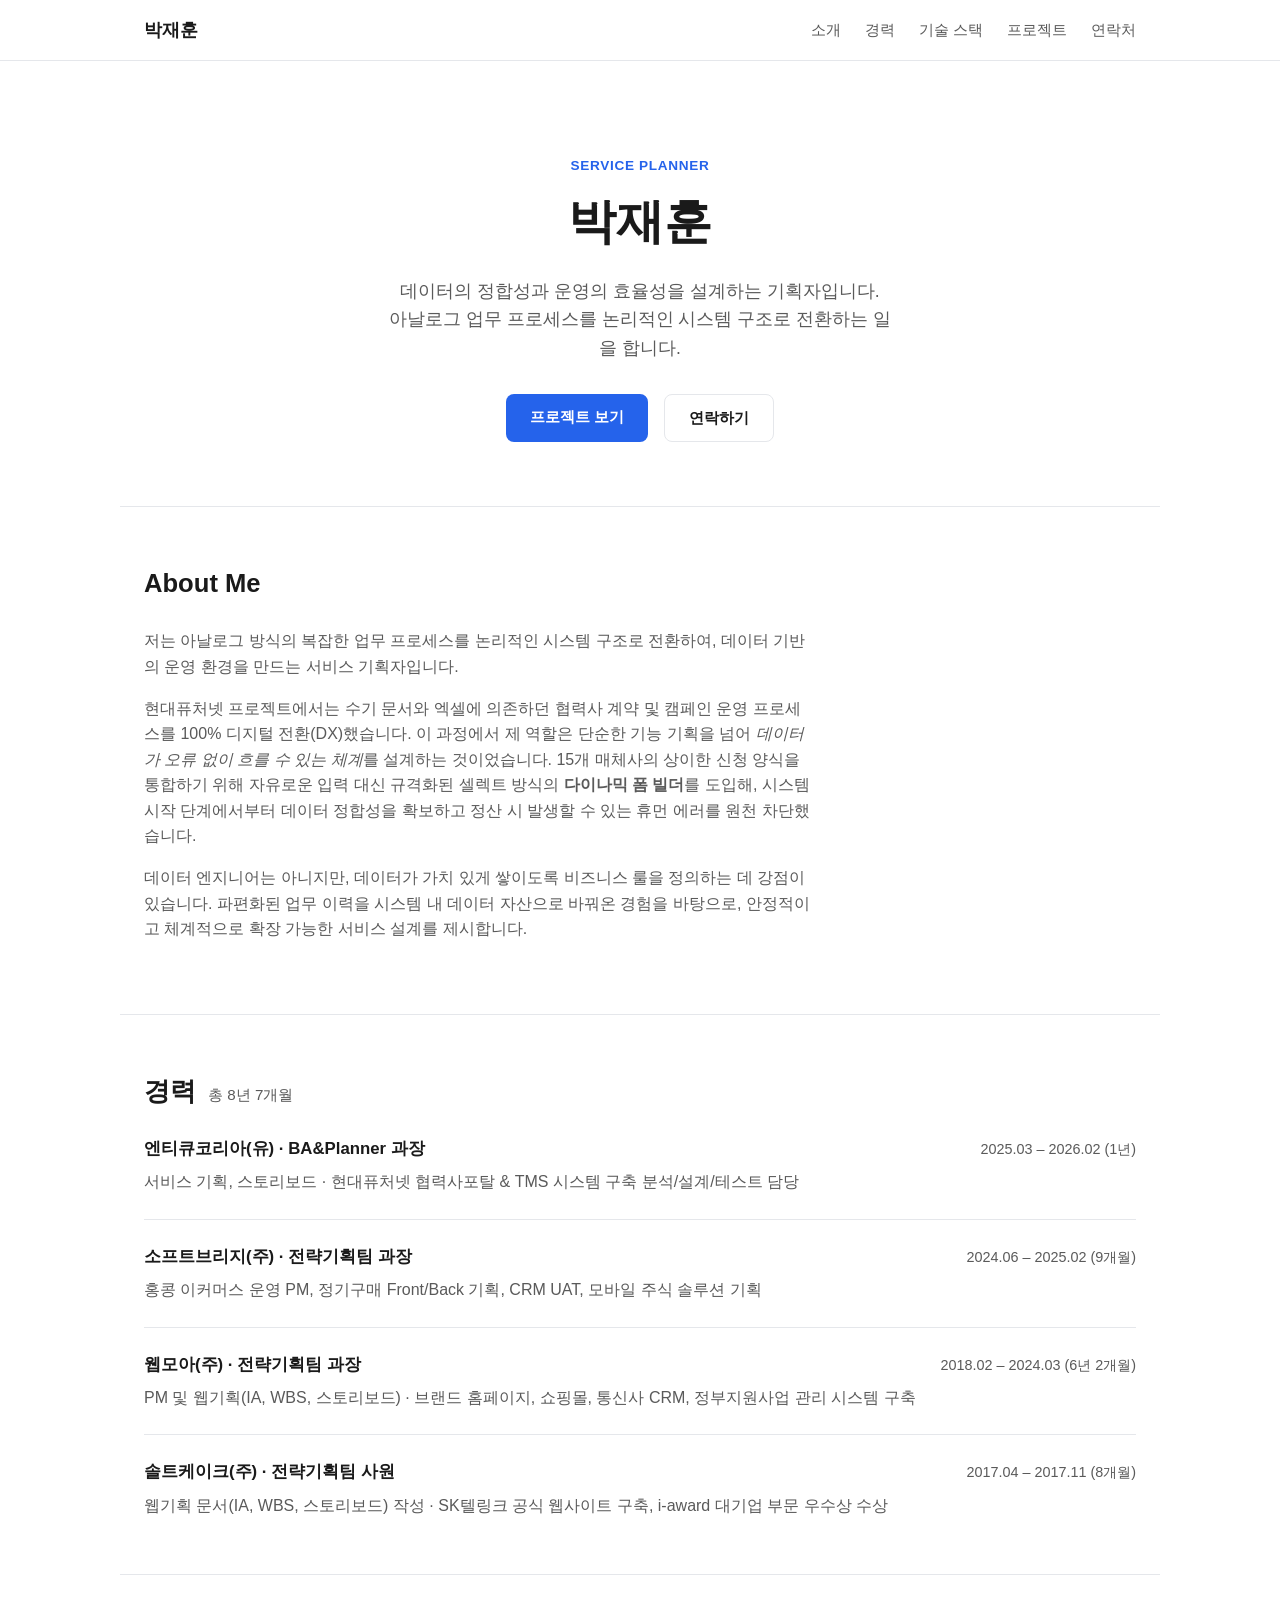
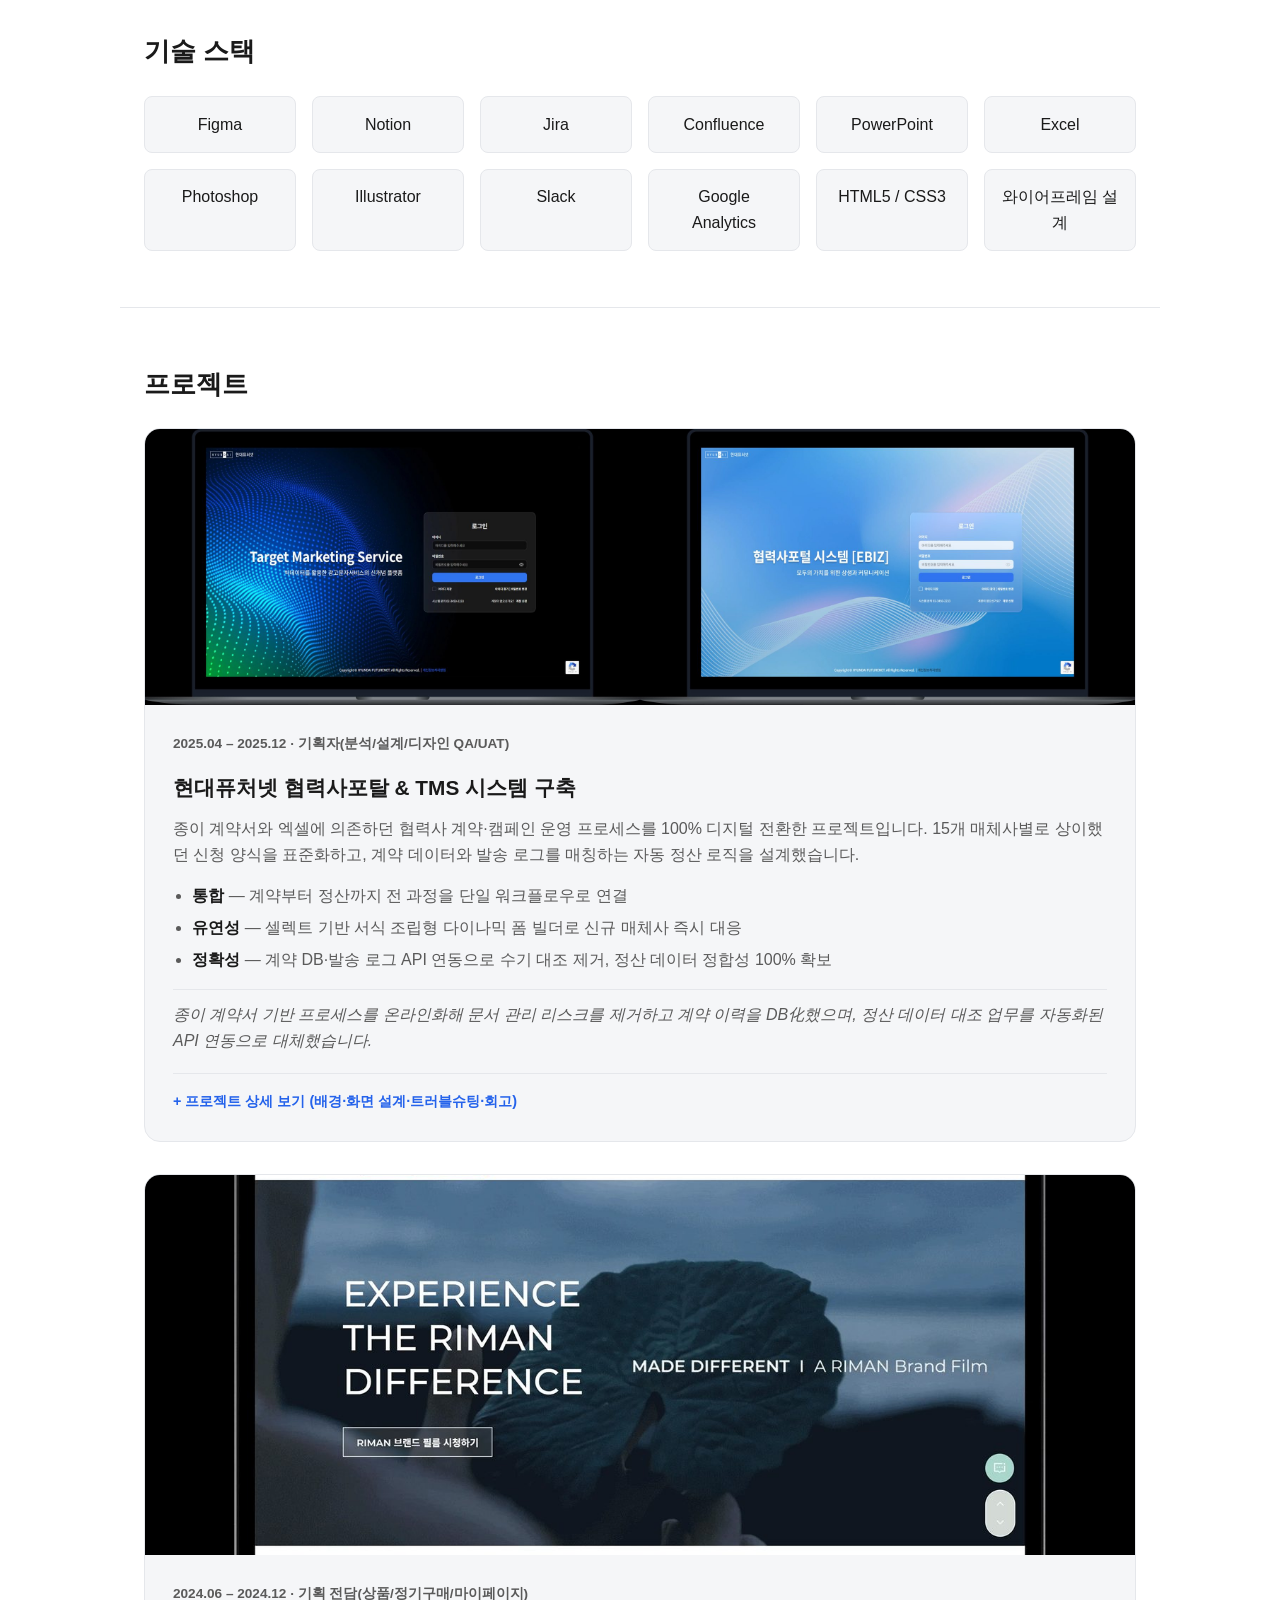
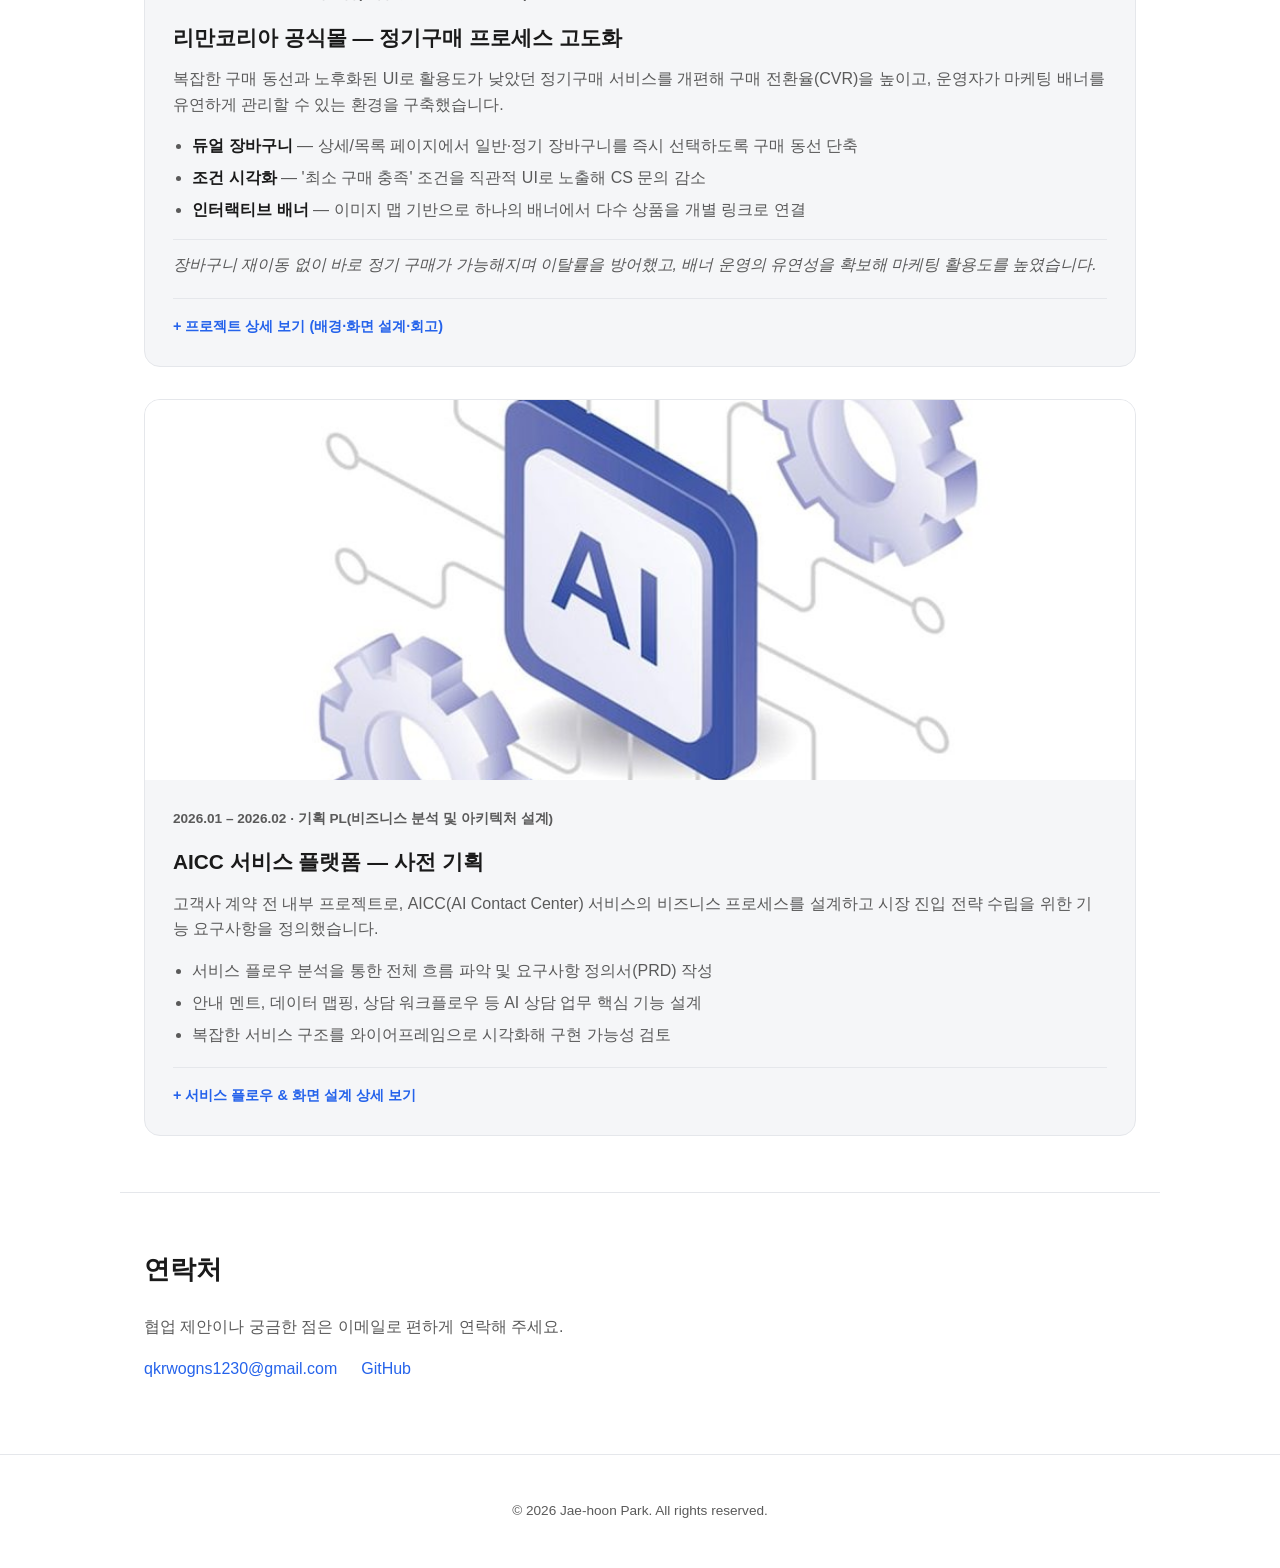
==== index.html @ 1e635f95 "Expand screen-design galleries with remaining slide images Adds the rest of the usable screen/wirefr" ====
<!DOCTYPE html>
<html lang="ko">
<head>
  <meta charset="UTF-8" />
  <meta name="viewport" content="width=device-width, initial-scale=1.0" />
  <title>박재훈 | Service Planner Portfolio</title>
  <meta name="description" content="비즈니스 정합성과 운영 자동화를 설계하는 서비스 기획자, 박재훈의 포트폴리오입니다." />
  <link rel="stylesheet" href="assets/css/style.css" />
</head>
<body>
  <header class="site-header">
    <nav class="nav container">
      <a class="logo" href="#top">박재훈</a>
      <button class="nav-toggle" id="navToggle" aria-label="메뉴 열기" aria-expanded="false">
        <span></span><span></span><span></span>
      </button>
      <ul class="nav-links" id="navLinks">
        <li><a href="#about">소개</a></li>
        <li><a href="#career">경력</a></li>
        <li><a href="#skills">기술 스택</a></li>
        <li><a href="#projects">프로젝트</a></li>
        <li><a href="#contact">연락처</a></li>
      </ul>
    </nav>
  </header>

  <main>
    <section id="top" class="hero container">
      <p class="eyebrow">Service Planner</p>
      <h1>박재훈</h1>
      <p class="hero-subtitle">
        데이터의 정합성과 운영의 효율성을 설계하는 기획자입니다.<br />
        아날로그 업무 프로세스를 논리적인 시스템 구조로 전환하는 일을 합니다.
      </p>
      <div class="hero-actions">
        <a class="btn btn-primary" href="#projects">프로젝트 보기</a>
        <a class="btn btn-outline" href="#contact">연락하기</a>
      </div>
    </section>

    <section id="about" class="section container">
      <h2 class="section-title">About Me</h2>
      <p class="section-text">
        저는 아날로그 방식의 복잡한 업무 프로세스를 논리적인 시스템 구조로 전환하여,
        데이터 기반의 운영 환경을 만드는 서비스 기획자입니다.
      </p>
      <p class="section-text">
        현대퓨처넷 프로젝트에서는 수기 문서와 엑셀에 의존하던 협력사 계약 및 캠페인 운영
        프로세스를 100% 디지털 전환(DX)했습니다. 이 과정에서 제 역할은 단순한 기능 기획을
        넘어 <em>데이터가 오류 없이 흐를 수 있는 체계</em>를 설계하는 것이었습니다. 15개
        매체사의 상이한 신청 양식을 통합하기 위해 자유로운 입력 대신 규격화된 셀렉트
        방식의 <strong>다이나믹 폼 빌더</strong>를 도입해, 시스템 시작 단계에서부터 데이터
        정합성을 확보하고 정산 시 발생할 수 있는 휴먼 에러를 원천 차단했습니다.
      </p>
      <p class="section-text">
        데이터 엔지니어는 아니지만, 데이터가 가치 있게 쌓이도록 비즈니스 룰을 정의하는
        데 강점이 있습니다. 파편화된 업무 이력을 시스템 내 데이터 자산으로 바꿔온 경험을
        바탕으로, 안정적이고 체계적으로 확장 가능한 서비스 설계를 제시합니다.
      </p>
    </section>

    <section id="career" class="section container">
      <h2 class="section-title">경력 <span class="section-subtitle">총 8년 7개월</span></h2>
      <ul class="career-list">
        <li class="career-item">
          <div class="career-head">
            <h3>엔티큐코리아(유) · BA&amp;Planner 과장</h3>
            <span class="career-period">2025.03 – 2026.02 (1년)</span>
          </div>
          <p>서비스 기획, 스토리보드 · 현대퓨처넷 협력사포탈 &amp; TMS 시스템 구축 분석/설계/테스트 담당</p>
        </li>
        <li class="career-item">
          <div class="career-head">
            <h3>소프트브리지(주) · 전략기획팀 과장</h3>
            <span class="career-period">2024.06 – 2025.02 (9개월)</span>
          </div>
          <p>홍콩 이커머스 운영 PM, 정기구매 Front/Back 기획, CRM UAT, 모바일 주식 솔루션 기획</p>
        </li>
        <li class="career-item">
          <div class="career-head">
            <h3>웹모아(주) · 전략기획팀 과장</h3>
            <span class="career-period">2018.02 – 2024.03 (6년 2개월)</span>
          </div>
          <p>PM 및 웹기획(IA, WBS, 스토리보드) · 브랜드 홈페이지, 쇼핑몰, 통신사 CRM, 정부지원사업 관리 시스템 구축</p>
        </li>
        <li class="career-item">
          <div class="career-head">
            <h3>솔트케이크(주) · 전략기획팀 사원</h3>
            <span class="career-period">2017.04 – 2017.11 (8개월)</span>
          </div>
          <p>웹기획 문서(IA, WBS, 스토리보드) 작성 · SK텔링크 공식 웹사이트 구축, i-award 대기업 부문 우수상 수상</p>
        </li>
      </ul>
    </section>

    <section id="skills" class="section container">
      <h2 class="section-title">기술 스택</h2>
      <ul class="skills-grid">
        <li class="skill-item">Figma</li>
        <li class="skill-item">Notion</li>
        <li class="skill-item">Jira</li>
        <li class="skill-item">Confluence</li>
        <li class="skill-item">PowerPoint</li>
        <li class="skill-item">Excel</li>
        <li class="skill-item">Photoshop</li>
        <li class="skill-item">Illustrator</li>
        <li class="skill-item">Slack</li>
        <li class="skill-item">Google Analytics</li>
        <li class="skill-item">HTML5 / CSS3</li>
        <li class="skill-item">와이어프레임 설계</li>
      </ul>
    </section>

    <section id="projects" class="section container">
      <h2 class="section-title">프로젝트</h2>

      <article class="case-study">
        <div class="case-media">
          <img src="assets/img/project1-portal.jpg" alt="현대퓨처넷 협력사포탈 EBIZ 로그인 화면" loading="lazy" />
          <img src="assets/img/project1-tms.jpg" alt="현대퓨처넷 TMS(Target Marketing Service) 로그인 화면" loading="lazy" />
        </div>
        <div class="case-body">
          <p class="case-tag">2025.04 – 2025.12 · 기획자(분석/설계/디자인 QA/UAT)</p>
          <h3>현대퓨처넷 협력사포탈 &amp; TMS 시스템 구축</h3>
          <p>
            종이 계약서와 엑셀에 의존하던 협력사 계약·캠페인 운영 프로세스를 100% 디지털
            전환한 프로젝트입니다. 15개 매체사별로 상이했던 신청 양식을 표준화하고,
            계약 데이터와 발송 로그를 매칭하는 자동 정산 로직을 설계했습니다.
          </p>
          <ul class="case-points">
            <li><strong>통합</strong> — 계약부터 정산까지 전 과정을 단일 워크플로우로 연결</li>
            <li><strong>유연성</strong> — 셀렉트 기반 서식 조립형 다이나믹 폼 빌더로 신규 매체사 즉시 대응</li>
            <li><strong>정확성</strong> — 계약 DB·발송 로그 API 연동으로 수기 대조 제거, 정산 데이터 정합성 100% 확보</li>
          </ul>
          <p class="case-result">
            종이 계약서 기반 프로세스를 온라인화해 문서 관리 리스크를 제거하고 계약 이력을
            DB化했으며, 정산 데이터 대조 업무를 자동화된 API 연동으로 대체했습니다.
          </p>

          <details class="case-detail">
            <summary>프로젝트 상세 보기 (배경·화면 설계·트러블슈팅·회고)</summary>

            <h4>배경 및 Pain Point</h4>
            <ul class="detail-list">
              <li><strong>업무 파편화 및 이력 관리 부재</strong> — 전화·메일로 소통 채널이 분산되고 계약서를 수기로 관리해, 업무 히스토리 추적이 불가능하고 담당자 부재 시 업무 연속성이 끊어지는 리스크가 있었습니다.</li>
              <li><strong>수기 기반의 비효율적 캠페인 운영</strong> — 15개 매체사별로 상이한 신청 양식을 수기 문서로 주고받아, 신규 매체사 입점이나 양식 변경 시마다 시스템을 새로 코딩해야 하는 경직된 구조였습니다.</li>
              <li><strong>정산 프로세스의 불투명성</strong> — 계약 조건과 발송 데이터가 매칭되지 않는 수동 세금계산서 발행 방식이라, 증빙을 위한 데이터 대조에 막대한 리소스가 들고 휴먼 에러 가능성이 컸습니다.</li>
            </ul>

            <h4>주요 화면 설계 및 정책</h4>
            <ul class="detail-list">
              <li><strong>메뉴 구조(IA)</strong> — 계약 관리(서식 설정·입력 항목 관리) / 캠페인 신청 관리(서식 설정·확정서 설정) / 정산 관리 / 커뮤니케이션(업무 코멘트·전자결재) / 시스템 관리(관리자·권한·감사)로 서비스 영역을 구조화</li>
              <li><strong>다이나믹 서식 렌더링 규칙</strong> — 계약 유형(매입/매출), 매체사 유형(15종)에 따라 입력 항목 관리에 등록된 항목을 셀렉트 방식으로 조합해 서식을 구성. 매체사·메시지 유형 선택 시 최신 버전 서식이 실시간으로 자동 호출되도록 설계해 오입력 방지</li>
              <li><strong>권한 및 보안 정책</strong> — 슈퍼/일반/서포트 어드민으로 메뉴 접근권한 및 승인·반려 등 업무 처리 권한을 차등 설계, 대표/서브 ID 계정 구조로 데이터 열람 범위를 지점 단위까지 제한</li>
              <li><strong>정산 처리 플로우</strong> — 확정 서명 완료 캠페인 기준으로 정산 데이터를 누적하고, 동일 사업자·세금계산서 이메일 기준으로 다건 청구서(1:N)를 일괄 생성한 뒤 증빙 파일과 자동 연동</li>
              <li><strong>요구사항 정의 프로세스</strong> — RFP 분석 → 현업 담당자 인터뷰 → 요구사항 정의서 작성 → 요구사항 ID·화면 ID를 대조하는 추적표로 변경 이력까지 관리</li>
            </ul>

            <h4>트러블슈팅 — 변경 관리 위원회(CCB)</h4>
            <p class="detail-text">
              Client(현대), On-shore(국내 기획/서버), Off-shore(베트남 개발) 3개 조직이 얽힌 복잡한 협업
              구조에서, 발생한 이슈를 주간·월간 회의로 수집하고 변경 관리 위원회(CCB)에서 영향도(공수·일정·비용)를
              분석해 승인/반려/보류를 결정하는 프로세스를 운영했습니다. 이를 통해 이해관계자 간 의사결정 체계를
              효율화하고, 논의 이력을 Teams·Confluence에 기록해 추적 가능하게 관리했습니다.
            </p>

            <h4>성과 &amp; 회고</h4>
            <div class="table-scroll">
              <table class="compare-table">
                <thead>
                  <tr><th>구분</th><th>AS-IS</th><th>TO-BE</th></tr>
                </thead>
                <tbody>
                  <tr><td>계약 방식</td><td>오프라인 종이 계약(대면/등기)</td><td>협력사 포털 기반 온라인 계약(전자서명 API 연동)</td></tr>
                  <tr><td>신청 업무</td><td>엑셀 기반 수기 작성(이력 관리 불가)</td><td>시스템 내 다이나믹 폼 신청(DB 기반 통합 관리)</td></tr>
                  <tr><td>정산 연동</td><td>수기 대조를 통한 수동 정산</td><td>시스템 데이터 매핑 기반 자동 정산 API 연동</td></tr>
                </tbody>
              </table>
            </div>
            <blockquote class="detail-quote">
              "사용자의 자유도보다 시스템의 안정성과 정산 무결성을 위해 설계한 셀렉트 방식의 서식 조립이
              결과적으로 운영 리스크를 줄이는 핵심 장치가 되었습니다."
            </blockquote>
            <blockquote class="detail-quote">
              "오프라인에 흩어져 있던 비즈니스 고리를 시스템 안으로 연결하는 것이 기획자의 역할임을
              배웠습니다. 종이 계약서가 DB化되는 과정을 통해 데이터가 비즈니스의 자산이 되는 과정을
              경험했습니다."
            </blockquote>
          </details>
        </div>
      </article>

      <article class="case-study">
        <div class="case-media">
          <img src="assets/img/project2-riman.jpg" alt="리만코리아 공식몰(RIMAN) 홈페이지" loading="lazy" />
        </div>
        <div class="case-body">
          <p class="case-tag">2024.06 – 2024.12 · 기획 전담(상품/정기구매/마이페이지)</p>
          <h3>리만코리아 공식몰 — 정기구매 프로세스 고도화</h3>
          <p>
            복잡한 구매 동선과 노후화된 UI로 활용도가 낮았던 정기구매 서비스를 개편해
            구매 전환율(CVR)을 높이고, 운영자가 마케팅 배너를 유연하게 관리할 수 있는
            환경을 구축했습니다.
          </p>
          <ul class="case-points">
            <li><strong>듀얼 장바구니</strong> — 상세/목록 페이지에서 일반·정기 장바구니를 즉시 선택하도록 구매 동선 단축</li>
            <li><strong>조건 시각화</strong> — '최소 구매 충족' 조건을 직관적 UI로 노출해 CS 문의 감소</li>
            <li><strong>인터랙티브 배너</strong> — 이미지 맵 기반으로 하나의 배너에서 다수 상품을 개별 링크로 연결</li>
          </ul>
          <p class="case-result">
            장바구니 재이동 없이 바로 정기 구매가 가능해지며 이탈률을 방어했고, 배너 운영의
            유연성을 확보해 마케팅 활용도를 높였습니다.
          </p>

          <details class="case-detail">
            <summary>프로젝트 상세 보기 (배경·화면 설계·회고)</summary>

            <h4>배경 및 Pain Point</h4>
            <ul class="detail-list">
              <li><strong>번거로운 구매 단계</strong> — 정기구매를 위해 반드시 장바구니를 거쳐야 하는 등 결제까지의 동선이 길어 이탈률이 발생했습니다.</li>
              <li><strong>정보 전달의 불명확성</strong> — 정기구매의 필수 조건인 '최소 구매 충족' 정보가 시각적으로 누락되어 사용자 혼선과 CS 문의를 유발했습니다.</li>
              <li><strong>고정된 마케팅 영역</strong> — 상품 목록 배너가 단순 이미지로만 제공되어, 이미지 내 다양한 상품을 개별 링크로 연결하기 어려운 운영상의 한계가 있었습니다.</li>
            </ul>

            <h4>주요 화면 설계 (와이어프레임 전체 보기)</h4>
            <p class="detail-text">이미지를 클릭하면 원본 크기로 열립니다.</p>
            <div class="detail-gallery">
              <a href="assets/img/project2-wireframe-product.jpg" target="_blank" rel="noopener"><img src="assets/img/project2-wireframe-product.jpg" alt="상품 등록 화면 와이어프레임" /></a>
              <a href="assets/img/project2-wireframe-price.jpg" target="_blank" rel="noopener"><img src="assets/img/project2-wireframe-price.jpg" alt="상품 가격/포인트 설정 화면 와이어프레임" /></a>
              <a href="assets/img/project2-wireframe-banner.jpg" target="_blank" rel="noopener"><img src="assets/img/project2-wireframe-banner.jpg" alt="상품 리스트 배너 와이어프레임" /></a>
              <a href="assets/img/project2-wireframe-subscription.jpg" target="_blank" rel="noopener"><img src="assets/img/project2-wireframe-subscription.jpg" alt="정기구매 상품 추가 팝업 와이어프레임" /></a>
              <a href="assets/img/project2-wireframe-payment.jpg" target="_blank" rel="noopener"><img src="assets/img/project2-wireframe-payment.jpg" alt="정기구매 결제 정보 변경 팝업 와이어프레임" /></a>
              <a href="assets/img/project2-wireframe-mypage.jpg" target="_blank" rel="noopener"><img src="assets/img/project2-wireframe-mypage.jpg" alt="마이페이지 정기구매 관리 화면 와이어프레임" /></a>
            </div>
            <ul class="detail-list">
              <li><strong>상품 등록 화면</strong> — 노출 카테고리, 타겟 세그먼트, 노출/판매 기간, 키워드 등 13개 입력 항목을 영역별로 구조화해, 관리자가 조건에 따른 노출 로직을 직접 제어할 수 있도록 설계</li>
              <li><strong>가격/포인트 설정</strong> — 판매가·Point·BP·SP 등 다중 포인트 체계와 회원 등급별 할인율을 하나의 화면에서 설정하도록 구성, 구매 가능 기간·주문수량 제한까지 포함</li>
              <li><strong>상품 리스트 배너</strong> — 대표 이미지 + 연관 상품 그리드를 한 화면에서 관리하며 프로모션 배너를 영역 하단에 배치해 마케팅 확장성 확보</li>
              <li><strong>정기구매 상품 추가 팝업</strong> — 브랜드/카테고리 검색 → 옵션 선택 → 담기 → 선택 목록 확인 → 총 합계 자동 계산까지 하나의 팝업 안에서 완결되는 플로우로 설계해 이탈 없이 상품 구성을 마치도록 유도</li>
              <li><strong>결제 정보 변경 팝업</strong> — 자동결제 미등록/등록 상태를 분기하고, 카드 최대 5개 등록·결제일 지정(2~25일)·정기구매 카드 교체 시 확인 Alert까지 예외 케이스를 세밀하게 설계</li>
              <li><strong>마이페이지 정기구매 관리</strong> — 배송지·결제수단 미등록 상태의 안내 문구, 이번 달 건너뛰기(최대 2회 제한), 즉시결제, 상품 더 담기 등 회차 단위 관리 기능을 설계</li>
              <li><strong>회원 유형별 분기</strong> — 비회원/플래너 회원/커스터머 회원 각각의 기본 정보 입력 항목과 주문 플로우를 분리 설계해 회원 등급별 데이터 정합성 확보</li>
            </ul>

            <h4>성과 &amp; 회고</h4>
            <ul class="detail-list">
              <li><strong>구매 전환율(CVR) 최적화</strong> — 듀얼 장바구니 도입으로 결제 동선을 획기적으로 단축하고, 장바구니 재이동에 따른 이탈을 방어했습니다.</li>
              <li><strong>사용자 인지 부하 감소</strong> — '최소 구매 충족' 조건을 직관적 UI로 시각화해 정보 전달의 불명확성을 해소하고 CS 리스크를 사전 차단했습니다.</li>
              <li><strong>운영 효율 극대화</strong> — 좌표 기반 인터랙티브 배너로 하나의 이미지에서 다수 상품을 개별 링크로 연결해 마케팅 활용도를 높였습니다.</li>
            </ul>
            <blockquote class="detail-quote">
              "비즈니스 성장은 '당연한 정보'의 시각화에서 시작된다 — 기획자는 기능을 만드는 것을 넘어
              사용자가 기능을 발견하고 이해하는 과정까지 설계해야 함을 재확인했습니다."
            </blockquote>
            <blockquote class="detail-quote">
              "복잡한 비즈니스 로직을 심플한 UX로 풀어내는 힘 — 시스템의 복잡도는 기획자가 짊어지되
              사용자는 심플함만 누려야 한다는 기획 철학을 다시금 정립했습니다."
            </blockquote>
          </details>
        </div>
      </article>

      <article class="case-study">
        <div class="case-media">
          <img src="assets/img/project3-aicc.jpg" alt="AICC 서비스 플랫폼 개념도" loading="lazy" />
        </div>
        <div class="case-body">
          <p class="case-tag">2026.01 – 2026.02 · 기획 PL(비즈니스 분석 및 아키텍처 설계)</p>
          <h3>AICC 서비스 플랫폼 — 사전 기획</h3>
          <p>
            고객사 계약 전 내부 프로젝트로, AICC(AI Contact Center) 서비스의 비즈니스
            프로세스를 설계하고 시장 진입 전략 수립을 위한 기능 요구사항을 정의했습니다.
          </p>
          <ul class="case-points">
            <li>서비스 플로우 분석을 통한 전체 흐름 파악 및 요구사항 정의서(PRD) 작성</li>
            <li>안내 멘트, 데이터 맵핑, 상담 워크플로우 등 AI 상담 업무 핵심 기능 설계</li>
            <li>복잡한 서비스 구조를 와이어프레임으로 시각화해 구현 가능성 검토</li>
          </ul>

          <details class="case-detail">
            <summary>서비스 플로우 &amp; 화면 설계 상세 보기</summary>

            <h4>서비스 플로우 &amp; 화면 설계 (전체 보기)</h4>
            <p class="detail-text">이미지를 클릭하면 원본 크기로 열립니다.</p>
            <div class="detail-gallery">
              <a href="assets/img/project3-service-flow.jpg" target="_blank" rel="noopener"><img src="assets/img/project3-service-flow.jpg" alt="AICC 상담 서비스 플로우 다이어그램" /></a>
              <a href="assets/img/project3-wireframe.jpg" target="_blank" rel="noopener"><img src="assets/img/project3-wireframe.jpg" alt="AICC Backoffice 메뉴/AI 브릿지 와이어프레임" /></a>
              <a href="assets/img/project3-prd-1.jpg" target="_blank" rel="noopener"><img src="assets/img/project3-prd-1.jpg" alt="AICC 요구사항 정의서(PRD) 도큐먼트 1" /></a>
              <a href="assets/img/project3-prd-2.jpg" target="_blank" rel="noopener"><img src="assets/img/project3-prd-2.jpg" alt="AICC 요구사항 정의서(PRD) 도큐먼트 2" /></a>
            </div>
            <ul class="detail-list">
              <li><strong>상담 서비스 플로우</strong> — 상담 시작부터 AI 챗봇/콜봇 응답, STT·NLP·DM(대화 의도 파악) 처리, 응답 실패 반복 시 상담사 연결까지 전체 대화 흐름을 시퀀스로 설계해 예외 케이스까지 명확히 정의</li>
              <li><strong>Backoffice 화면 설계</strong> — 메뉴 서비스 관리(시나리오·데이터 맵핑)와 AI 브릿지(기본/기타 프롬프트 설정, 데이터 연동 메소드, 챗봇 연동 설정) 화면을 기능 단위로 와이어프레이밍</li>
              <li><strong>요구사항 정의서(PRD)</strong> — 안내 멘트, 메뉴 시나리오, 코드 관리 등 AI 상담 업무에 필요한 요구사항을 유형·도출단계·제약사항별로 정리해 설계 방향성을 구체화</li>
            </ul>

            <h4>회고</h4>
            <blockquote class="detail-quote">
              "AICC 서비스에 대한 서비스 플로우 분석을 통해 전체적인 흐름을 파악하며, 서비스에 대한
              이해도를 높일 수 있었습니다. 계약 전 사전 기획 단계였지만, 복잡한 AI 상담 로직을 명확한
              화면 설계로 구체화하는 경험을 쌓았습니다."
            </blockquote>
          </details>
        </div>
      </article>
    </section>

    <section id="contact" class="section container">
      <h2 class="section-title">연락처</h2>
      <p class="section-text">협업 제안이나 궁금한 점은 이메일로 편하게 연락해 주세요.</p>
      <ul class="contact-list">
        <li><a href="mailto:qkrwogns1230@gmail.com">qkrwogns1230@gmail.com</a></li>
        <li><a href="https://github.com/Jae-hoon-Park" target="_blank" rel="noopener">GitHub</a></li>
      </ul>
    </section>
  </main>

  <footer class="site-footer">
    <p>&copy; <span id="year"></span> Jae-hoon Park. All rights reserved.</p>
  </footer>

  <script src="assets/js/main.js"></script>
</body>
</html>
---- assets/css/style.css ----
:root {
  --color-bg: #ffffff;
  --color-bg-alt: #f5f6f8;
  --color-text: #1a1a1a;
  --color-text-muted: #5a5a5a;
  --color-accent: #2563eb;
  --color-border: #e5e7eb;
  --max-width: 1040px;
}

@media (prefers-color-scheme: dark) {
  :root {
    --color-bg: #0f1115;
    --color-bg-alt: #171a21;
    --color-text: #f2f2f2;
    --color-text-muted: #a3a3a3;
    --color-accent: #60a5fa;
    --color-border: #2a2e37;
  }
}

* {
  box-sizing: border-box;
}

body {
  margin: 0;
  font-family: -apple-system, BlinkMacSystemFont, "Segoe UI", Roboto, "Noto Sans KR", Arial, sans-serif;
  background: var(--color-bg);
  color: var(--color-text);
  line-height: 1.6;
}

a {
  color: var(--color-accent);
  text-decoration: none;
}

a:hover {
  text-decoration: underline;
}

.container {
  max-width: var(--max-width);
  margin: 0 auto;
  padding: 0 1.5rem;
}

.site-header {
  position: sticky;
  top: 0;
  background: var(--color-bg);
  border-bottom: 1px solid var(--color-border);
  z-index: 10;
}

.nav {
  display: flex;
  align-items: center;
  justify-content: space-between;
  padding: 1rem 1.5rem;
}

.logo {
  font-weight: 700;
  font-size: 1.1rem;
  color: var(--color-text);
}

.logo:hover {
  text-decoration: none;
}

.nav-links {
  display: flex;
  gap: 1.5rem;
  list-style: none;
  margin: 0;
  padding: 0;
}

.nav-links a {
  color: var(--color-text-muted);
  font-size: 0.95rem;
}

.nav-links a:hover {
  color: var(--color-accent);
}

.nav-toggle {
  display: none;
  flex-direction: column;
  gap: 4px;
  background: none;
  border: none;
  cursor: pointer;
  padding: 0.4rem;
}

.nav-toggle span {
  width: 22px;
  height: 2px;
  background: var(--color-text);
  display: block;
}

.hero {
  padding: 5rem 1.5rem 4rem;
  text-align: center;
}

.eyebrow {
  color: var(--color-accent);
  font-weight: 600;
  letter-spacing: 0.05em;
  text-transform: uppercase;
  font-size: 0.85rem;
  margin-bottom: 0.5rem;
}

.hero h1 {
  font-size: clamp(2rem, 5vw, 3rem);
  margin: 0 0 1rem;
}

.hero-subtitle {
  color: var(--color-text-muted);
  font-size: 1.1rem;
  max-width: 32rem;
  margin: 0 auto 2rem;
}

.hero-actions {
  display: flex;
  gap: 1rem;
  justify-content: center;
  flex-wrap: wrap;
}

.btn {
  display: inline-block;
  padding: 0.7rem 1.5rem;
  border-radius: 8px;
  font-weight: 600;
  font-size: 0.95rem;
}

.btn:hover {
  text-decoration: none;
}

.btn-primary {
  background: var(--color-accent);
  color: #fff;
}

.btn-primary:hover {
  opacity: 0.9;
}

.btn-outline {
  border: 1px solid var(--color-border);
  color: var(--color-text);
}

.btn-outline:hover {
  border-color: var(--color-accent);
  color: var(--color-accent);
}

.section {
  padding: 3.5rem 1.5rem;
  border-top: 1px solid var(--color-border);
}

.section-title {
  font-size: 1.6rem;
  margin: 0 0 1.5rem;
  display: flex;
  align-items: baseline;
  gap: 0.75rem;
  flex-wrap: wrap;
}

.section-subtitle {
  font-size: 0.95rem;
  font-weight: 500;
  color: var(--color-text-muted);
}

.section-text {
  color: var(--color-text-muted);
  max-width: 42rem;
}

.section-text + .section-text {
  margin-top: 1rem;
}

.career-list {
  list-style: none;
  margin: 0;
  padding: 0;
  display: flex;
  flex-direction: column;
  gap: 1.5rem;
}

.career-item {
  border-bottom: 1px solid var(--color-border);
  padding-bottom: 1.5rem;
}

.career-item:last-child {
  border-bottom: none;
  padding-bottom: 0;
}

.career-head {
  display: flex;
  justify-content: space-between;
  align-items: baseline;
  flex-wrap: wrap;
  gap: 0.5rem;
  margin-bottom: 0.4rem;
}

.career-head h3 {
  margin: 0;
  font-size: 1.05rem;
}

.career-period {
  color: var(--color-text-muted);
  font-size: 0.9rem;
  white-space: nowrap;
}

.career-item p {
  margin: 0;
  color: var(--color-text-muted);
}

.skills-grid {
  display: grid;
  grid-template-columns: repeat(auto-fill, minmax(140px, 1fr));
  gap: 1rem;
  list-style: none;
  margin: 0;
  padding: 0;
}

.skill-item {
  background: var(--color-bg-alt);
  border: 1px solid var(--color-border);
  border-radius: 8px;
  padding: 0.9rem 1rem;
  text-align: center;
  font-weight: 500;
}

.projects-grid {
  display: grid;
  grid-template-columns: repeat(auto-fit, minmax(240px, 1fr));
  gap: 1.5rem;
}

.project-card {
  background: var(--color-bg-alt);
  border: 1px solid var(--color-border);
  border-radius: 12px;
  padding: 1.5rem;
}

.project-card h3 {
  margin-top: 0;
}

.project-links {
  display: flex;
  gap: 1rem;
  margin-top: 1rem;
  font-size: 0.9rem;
}

.case-study {
  border: 1px solid var(--color-border);
  border-radius: 16px;
  overflow: hidden;
  margin-bottom: 2rem;
  background: var(--color-bg-alt);
}

.case-study:last-child {
  margin-bottom: 0;
}

.case-media {
  display: grid;
  grid-template-columns: repeat(auto-fit, minmax(260px, 1fr));
}

.case-media img {
  width: 100%;
  height: 100%;
  display: block;
  object-fit: cover;
  max-height: 380px;
}

.case-body {
  padding: 1.75rem;
}

.case-tag {
  color: var(--color-accent);
  font-weight: 600;
  font-size: 0.85rem;
  margin: 0 0 0.5rem;
}

.case-body h3 {
  margin: 0 0 0.75rem;
  font-size: 1.3rem;
}

.case-body > p {
  color: var(--color-text-muted);
  margin: 0 0 1rem;
}

.case-points {
  margin: 0 0 1rem;
  padding-left: 1.2rem;
  color: var(--color-text-muted);
  display: flex;
  flex-direction: column;
  gap: 0.4rem;
}

.case-points strong {
  color: var(--color-text);
}

.case-result {
  color: var(--color-text-muted);
  font-style: italic;
  margin: 0;
  padding-top: 0.75rem;
  border-top: 1px solid var(--color-border);
}

.case-detail {
  margin-top: 1.25rem;
  border-top: 1px solid var(--color-border);
  padding-top: 1rem;
}

.case-detail summary {
  cursor: pointer;
  font-weight: 600;
  color: var(--color-accent);
  font-size: 0.9rem;
  list-style: none;
}

.case-detail summary::-webkit-details-marker {
  display: none;
}

.case-detail summary::before {
  content: "+ ";
}

.case-detail[open] summary::before {
  content: "− ";
}

.case-detail[open] summary {
  margin-bottom: 1rem;
}

.detail-gallery {
  display: grid;
  grid-template-columns: repeat(auto-fit, minmax(220px, 1fr));
  gap: 1rem;
  margin-bottom: 1rem;
}

.detail-gallery a {
  display: block;
}

.detail-gallery img {
  width: 100%;
  border-radius: 8px;
  border: 1px solid var(--color-border);
  display: block;
  transition: opacity 0.15s ease;
}

.detail-gallery a:hover img {
  opacity: 0.85;
}

.detail-list {
  margin: 0;
  padding-left: 1.2rem;
  color: var(--color-text-muted);
  display: flex;
  flex-direction: column;
  gap: 0.6rem;
  font-size: 0.95rem;
}

.detail-list strong {
  color: var(--color-text);
}

.case-detail h4 {
  margin: 1.5rem 0 0.75rem;
  font-size: 1rem;
  color: var(--color-text);
}

.case-detail h4:first-of-type {
  margin-top: 0;
}

.detail-text {
  color: var(--color-text-muted);
  font-size: 0.95rem;
  margin: 0;
}

.table-scroll {
  overflow-x: auto;
  margin: 0.5rem 0 1rem;
  -webkit-overflow-scrolling: touch;
}

.compare-table {
  width: 100%;
  min-width: 560px;
  border-collapse: collapse;
  font-size: 0.9rem;
  margin: 0;
}

.compare-table th,
.compare-table td {
  border: 1px solid var(--color-border);
  padding: 0.6rem 0.75rem;
  text-align: left;
  vertical-align: top;
  white-space: normal;
}

.compare-table th:first-child,
.compare-table td:first-child {
  white-space: nowrap;
}

.compare-table th {
  background: var(--color-bg);
  font-weight: 600;
}

.compare-table td {
  color: var(--color-text-muted);
}

.detail-quote {
  margin: 0 0 1rem;
  padding: 0.75rem 1rem;
  border-left: 3px solid var(--color-accent);
  background: var(--color-bg);
  color: var(--color-text-muted);
  font-style: italic;
  font-size: 0.92rem;
}

.detail-quote:last-child {
  margin-bottom: 0;
}

.contact-list {
  list-style: none;
  padding: 0;
  display: flex;
  gap: 1.5rem;
  flex-wrap: wrap;
}

.site-footer {
  text-align: center;
  padding: 2rem 1.5rem;
  color: var(--color-text-muted);
  font-size: 0.85rem;
  border-top: 1px solid var(--color-border);
}

@media (max-width: 640px) {
  .nav-toggle {
    display: flex;
  }

  .nav-links {
    position: absolute;
    top: 100%;
    left: 0;
    right: 0;
    background: var(--color-bg);
    flex-direction: column;
    padding: 1rem 1.5rem;
    border-bottom: 1px solid var(--color-border);
    display: none;
  }

  .nav-links.open {
    display: flex;
  }
}
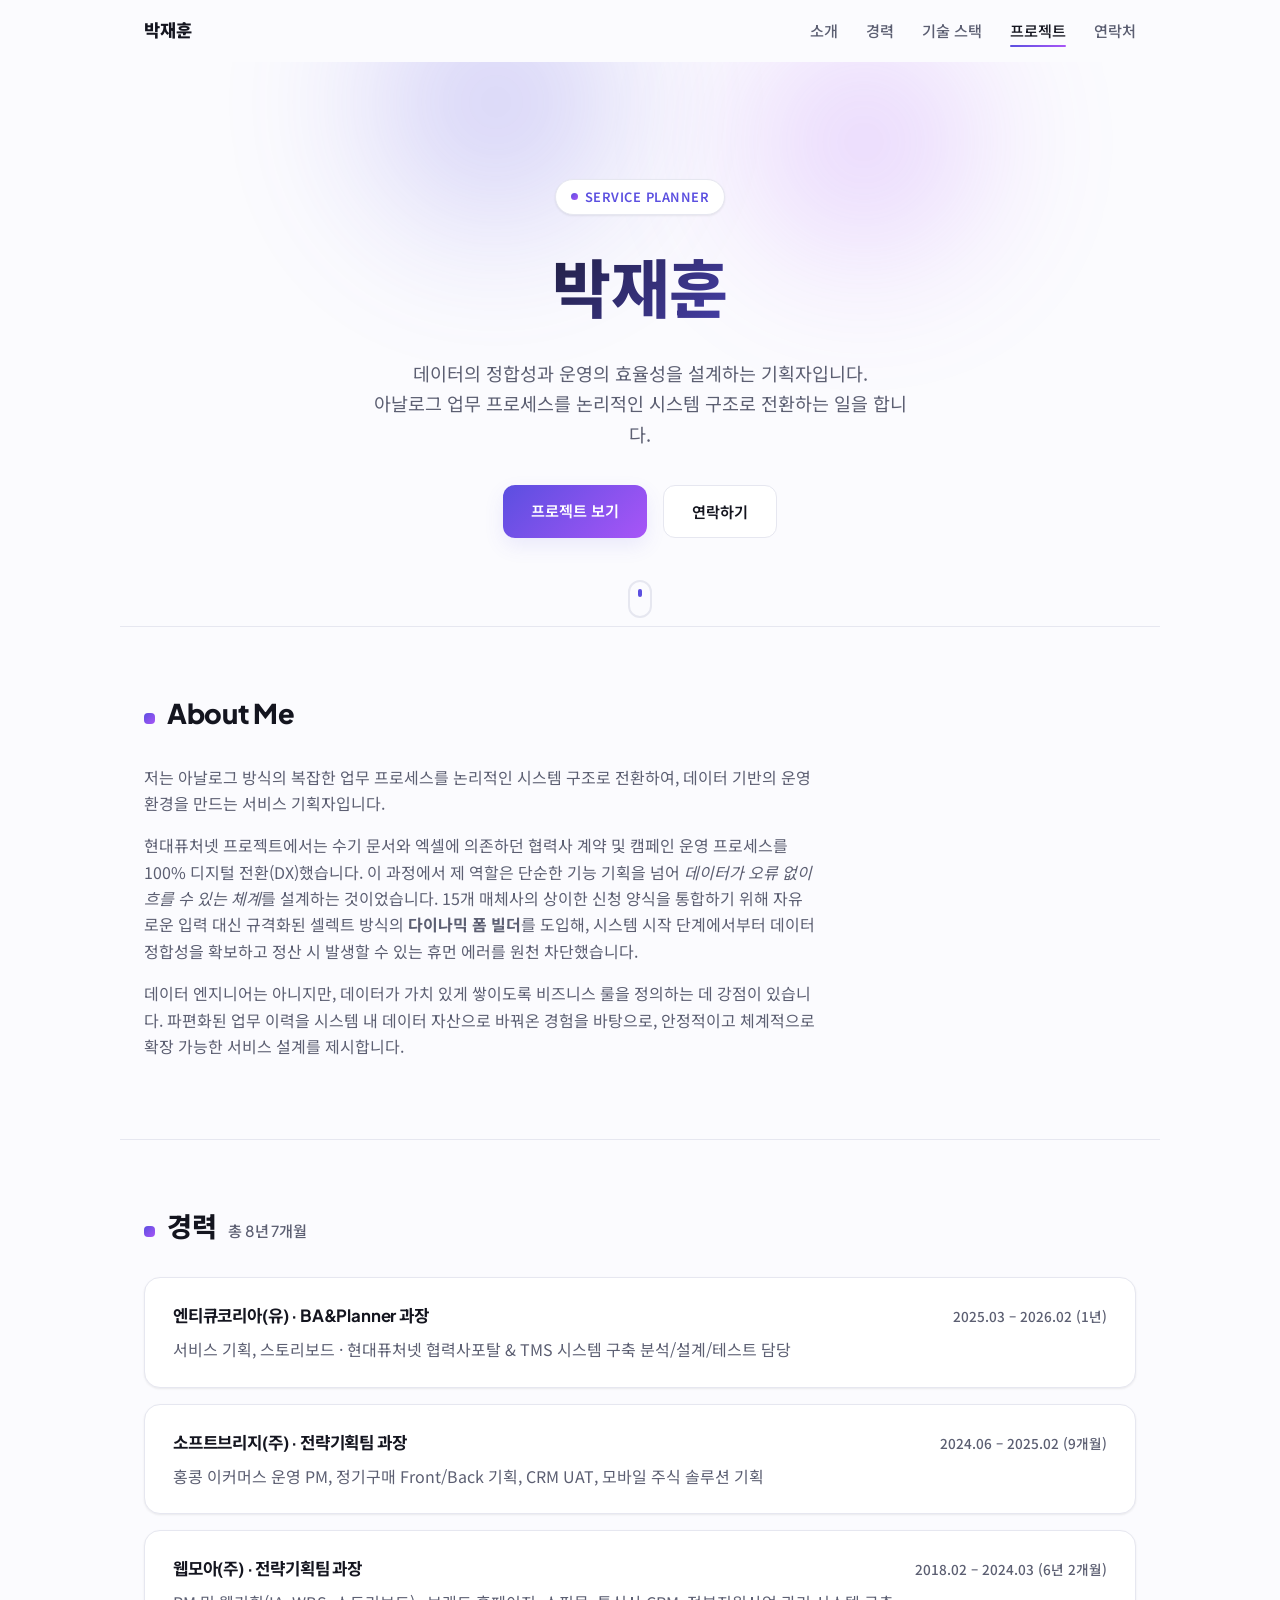
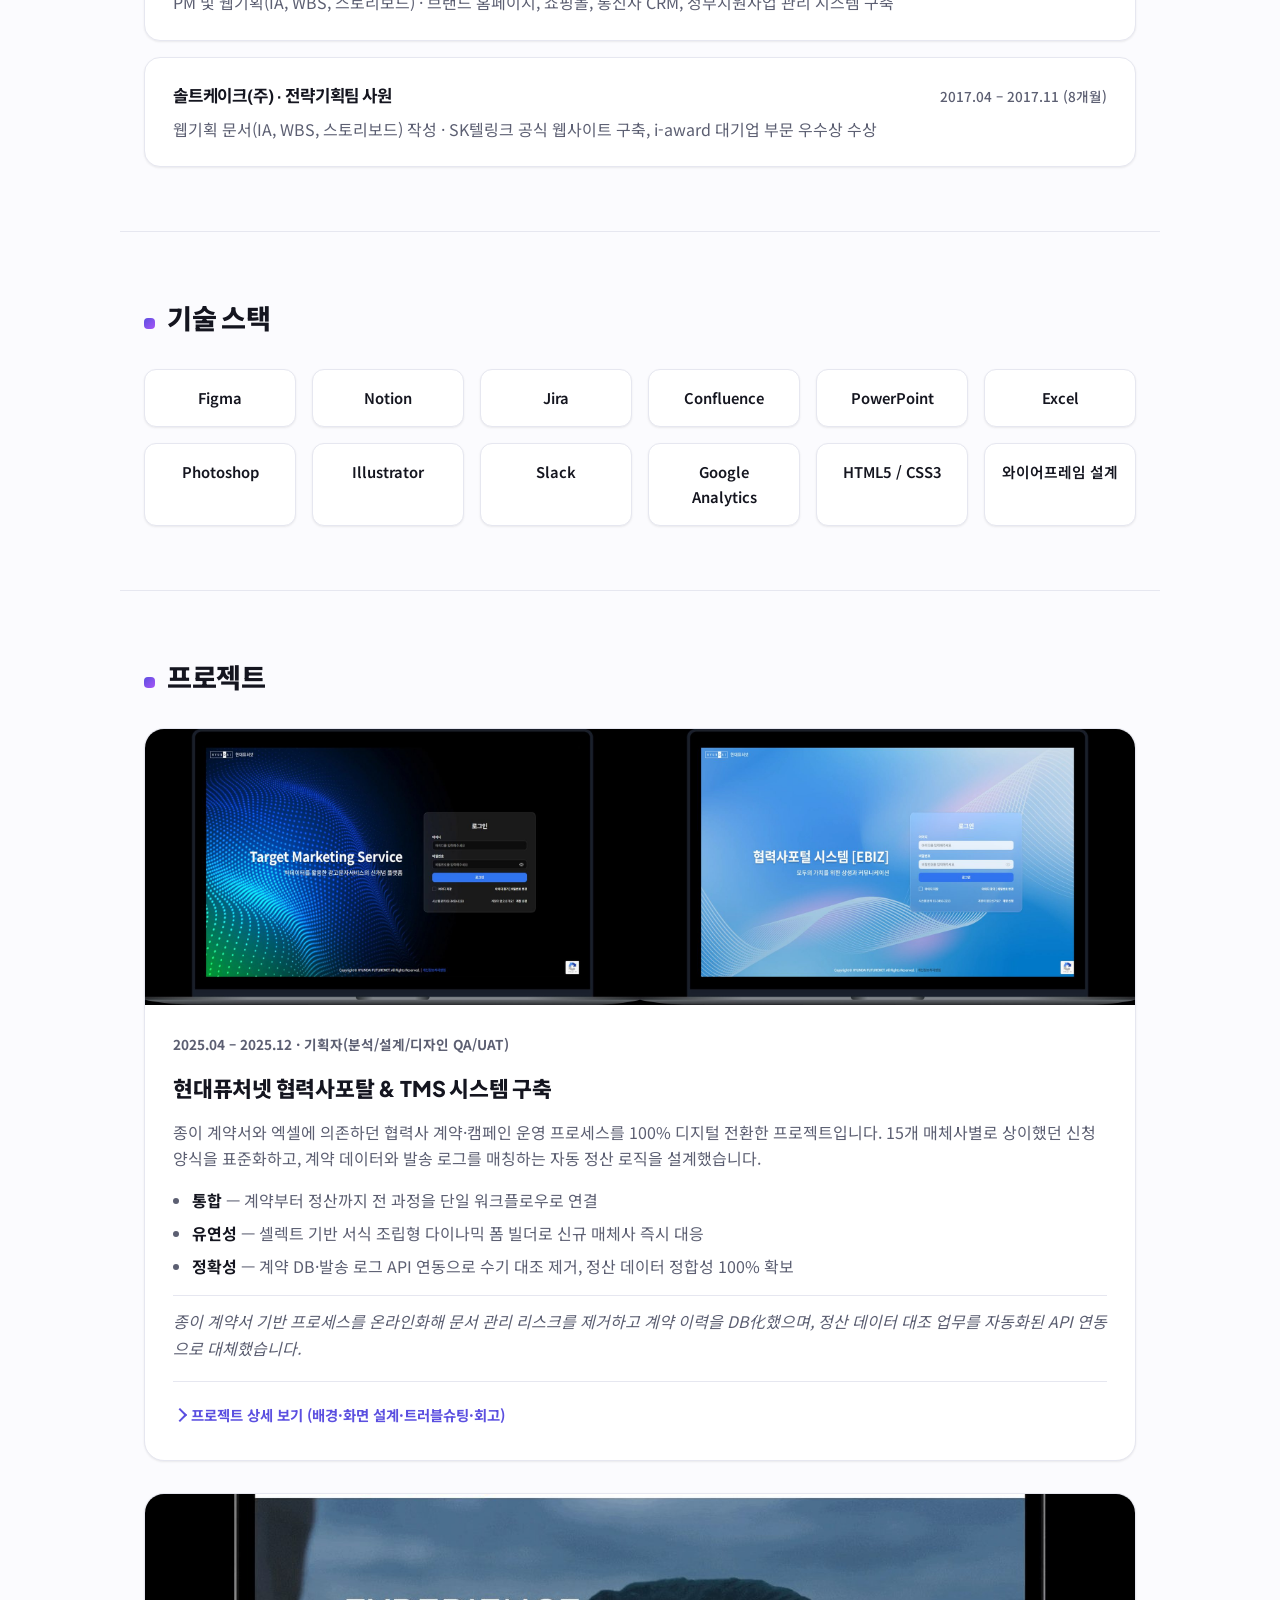
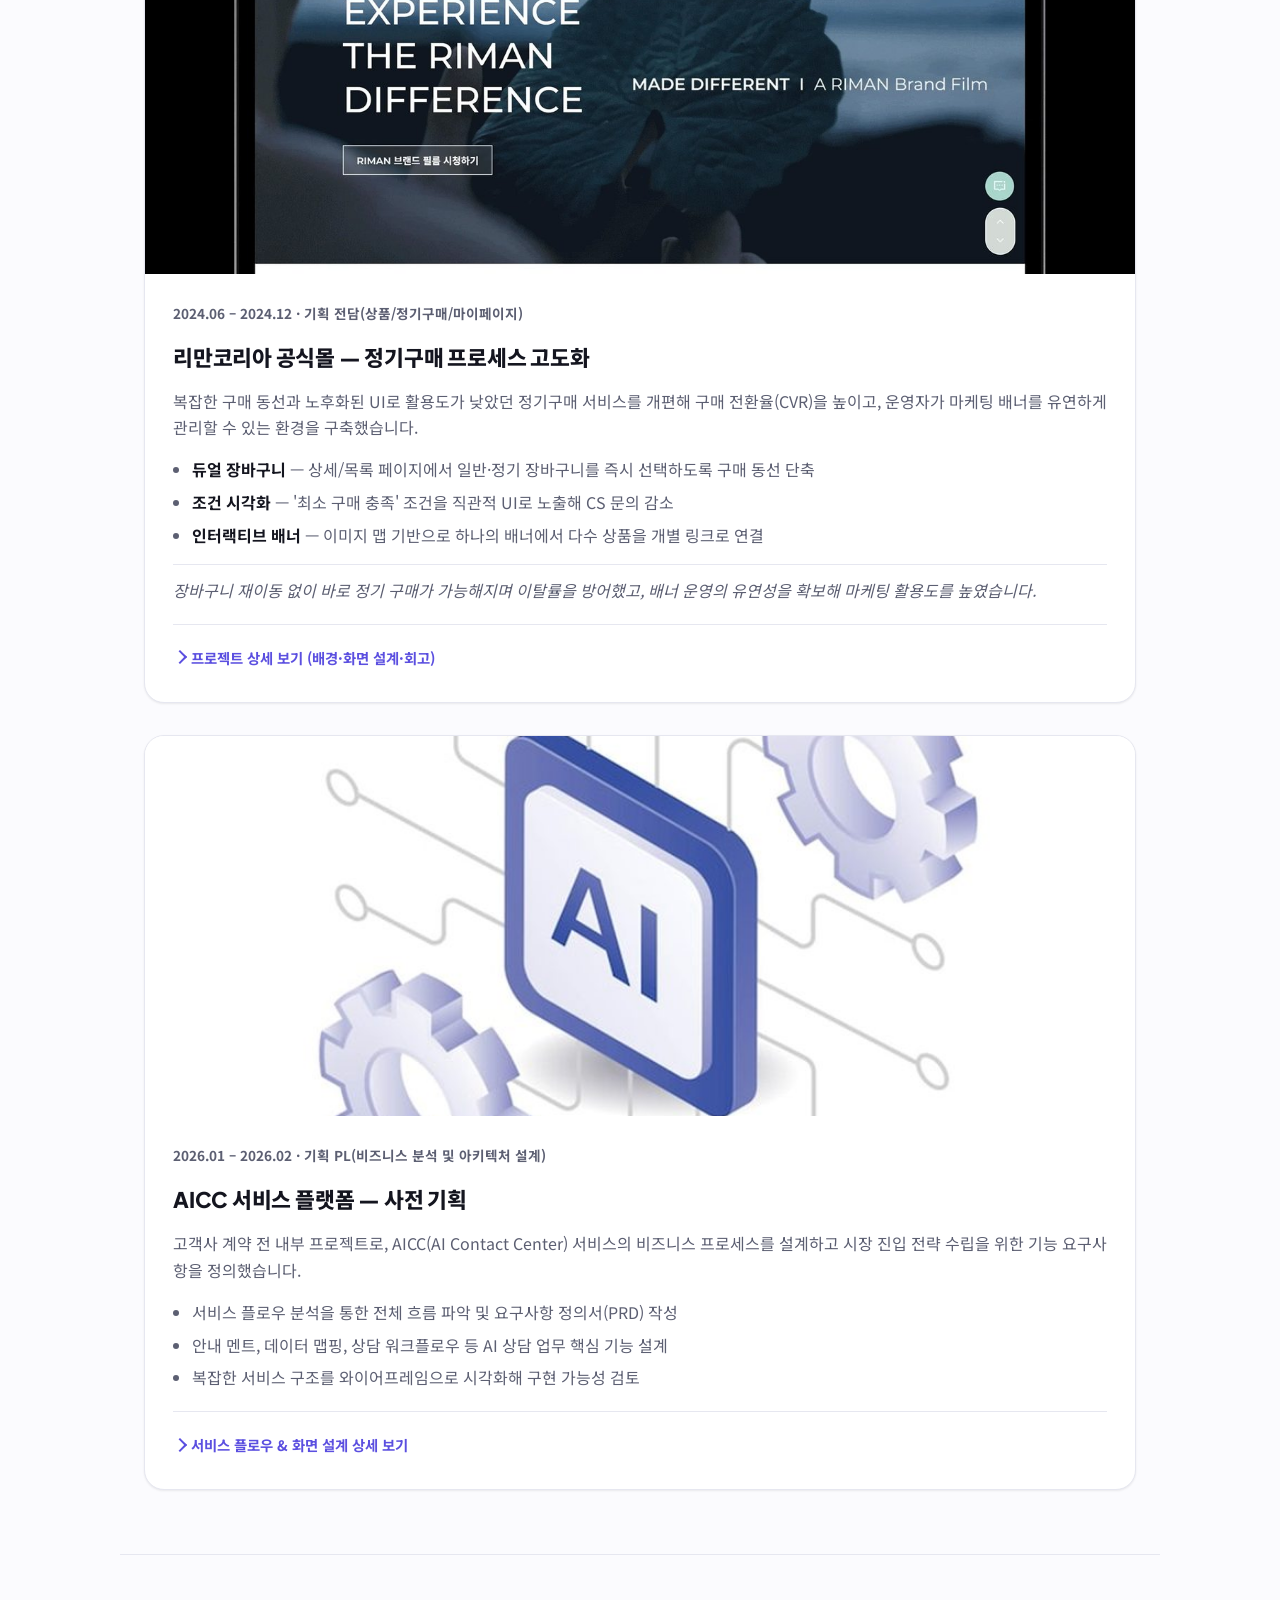
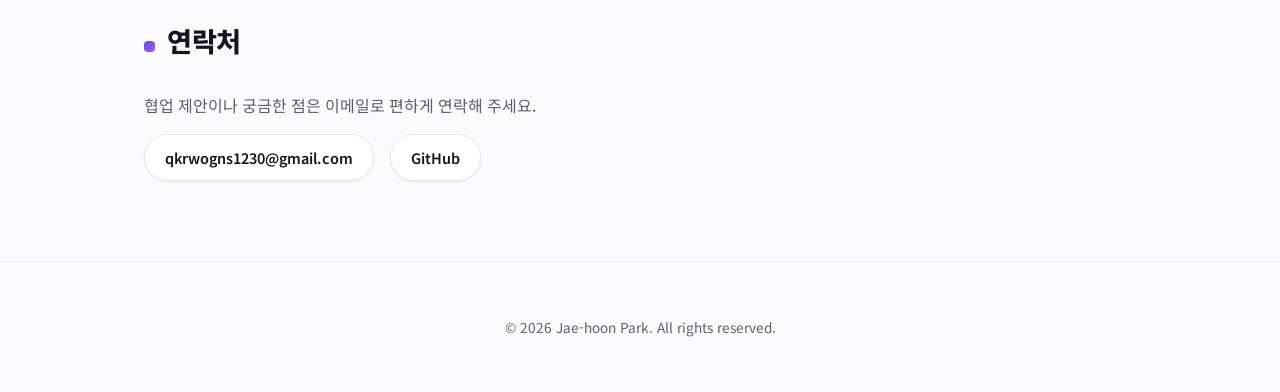
==== commit 59f1e02a: "Redesign visual system with scroll animations and micro-interactions Reworks the color/typography sy" ====
--- a/index.html
+++ b/index.html
@@ -5,29 +5,36 @@
   <meta name="viewport" content="width=device-width, initial-scale=1.0" />
   <title>박재훈 | Service Planner Portfolio</title>
   <meta name="description" content="비즈니스 정합성과 운영 자동화를 설계하는 서비스 기획자, 박재훈의 포트폴리오입니다." />
+  <link rel="preconnect" href="https://fonts.googleapis.com" />
+  <link rel="preconnect" href="https://fonts.gstatic.com" crossorigin />
+  <link href="https://fonts.googleapis.com/css2?family=Plus+Jakarta+Sans:wght@400;500;600;700;800&family=Noto+Sans+KR:wght@400;500;700&display=swap" rel="stylesheet" />
   <link rel="stylesheet" href="assets/css/style.css" />
 </head>
 <body>
-  <header class="site-header">
+  <div class="scroll-progress" id="scrollProgress"></div>
+
+  <header class="site-header" id="siteHeader">
     <nav class="nav container">
       <a class="logo" href="#top">박재훈</a>
       <button class="nav-toggle" id="navToggle" aria-label="메뉴 열기" aria-expanded="false">
         <span></span><span></span><span></span>
       </button>
       <ul class="nav-links" id="navLinks">
-        <li><a href="#about">소개</a></li>
-        <li><a href="#career">경력</a></li>
-        <li><a href="#skills">기술 스택</a></li>
-        <li><a href="#projects">프로젝트</a></li>
-        <li><a href="#contact">연락처</a></li>
+        <li><a href="#about" data-nav="about">소개</a></li>
+        <li><a href="#career" data-nav="career">경력</a></li>
+        <li><a href="#skills" data-nav="skills">기술 스택</a></li>
+        <li><a href="#projects" data-nav="projects">프로젝트</a></li>
+        <li><a href="#contact" data-nav="contact">연락처</a></li>
       </ul>
     </nav>
   </header>
 
   <main>
     <section id="top" class="hero container">
-      <p class="eyebrow">Service Planner</p>
-      <h1>박재훈</h1>
+      <div class="hero-blob hero-blob-1" aria-hidden="true"></div>
+      <div class="hero-blob hero-blob-2" aria-hidden="true"></div>
+      <p class="eyebrow"><span class="eyebrow-dot"></span>Service Planner</p>
+      <h1 class="hero-name">박재훈</h1>
       <p class="hero-subtitle">
         데이터의 정합성과 운영의 효율성을 설계하는 기획자입니다.<br />
         아날로그 업무 프로세스를 논리적인 시스템 구조로 전환하는 일을 합니다.
@@ -36,9 +43,10 @@
         <a class="btn btn-primary" href="#projects">프로젝트 보기</a>
         <a class="btn btn-outline" href="#contact">연락하기</a>
       </div>
-    </section>
-
-    <section id="about" class="section container">
+      <a class="scroll-cue" href="#about" aria-label="아래로 스크롤"><span></span></a>
+    </section>
+
+    <section id="about" class="section container reveal">
       <h2 class="section-title">About Me</h2>
       <p class="section-text">
         저는 아날로그 방식의 복잡한 업무 프로세스를 논리적인 시스템 구조로 전환하여,
@@ -59,9 +67,9 @@
       </p>
     </section>
 
-    <section id="career" class="section container">
+    <section id="career" class="section container reveal">
       <h2 class="section-title">경력 <span class="section-subtitle">총 8년 7개월</span></h2>
-      <ul class="career-list">
+      <ul class="career-list stagger">
         <li class="career-item">
           <div class="career-head">
             <h3>엔티큐코리아(유) · BA&amp;Planner 과장</h3>
@@ -93,9 +101,9 @@
       </ul>
     </section>
 
-    <section id="skills" class="section container">
+    <section id="skills" class="section container reveal">
       <h2 class="section-title">기술 스택</h2>
-      <ul class="skills-grid">
+      <ul class="skills-grid stagger">
         <li class="skill-item">Figma</li>
         <li class="skill-item">Notion</li>
         <li class="skill-item">Jira</li>
@@ -111,10 +119,10 @@
       </ul>
     </section>
 
-    <section id="projects" class="section container">
+    <section id="projects" class="section container reveal">
       <h2 class="section-title">프로젝트</h2>
 
-      <article class="case-study">
+      <article class="case-study reveal">
         <div class="case-media">
           <img src="assets/img/project1-portal.jpg" alt="현대퓨처넷 협력사포탈 EBIZ 로그인 화면" loading="lazy" />
           <img src="assets/img/project1-tms.jpg" alt="현대퓨처넷 TMS(Target Marketing Service) 로그인 화면" loading="lazy" />
@@ -190,7 +198,7 @@
         </div>
       </article>
 
-      <article class="case-study">
+      <article class="case-study reveal">
         <div class="case-media">
           <img src="assets/img/project2-riman.jpg" alt="리만코리아 공식몰(RIMAN) 홈페이지" loading="lazy" />
         </div>
@@ -260,7 +268,7 @@
         </div>
       </article>
 
-      <article class="case-study">
+      <article class="case-study reveal">
         <div class="case-media">
           <img src="assets/img/project3-aicc.jpg" alt="AICC 서비스 플랫폼 개념도" loading="lazy" />
         </div>
@@ -305,10 +313,10 @@
       </article>
     </section>
 
-    <section id="contact" class="section container">
+    <section id="contact" class="section container reveal">
       <h2 class="section-title">연락처</h2>
       <p class="section-text">협업 제안이나 궁금한 점은 이메일로 편하게 연락해 주세요.</p>
-      <ul class="contact-list">
+      <ul class="contact-list stagger">
         <li><a href="mailto:qkrwogns1230@gmail.com">qkrwogns1230@gmail.com</a></li>
         <li><a href="https://github.com/Jae-hoon-Park" target="_blank" rel="noopener">GitHub</a></li>
       </ul>
--- a/assets/css/style.css
+++ b/assets/css/style.css
@@ -1,21 +1,38 @@
 :root {
-  --color-bg: #ffffff;
-  --color-bg-alt: #f5f6f8;
-  --color-text: #1a1a1a;
-  --color-text-muted: #5a5a5a;
-  --color-accent: #2563eb;
-  --color-border: #e5e7eb;
+  --color-bg: #fbfbfe;
+  --color-bg-alt: #f3f4fa;
+  --color-surface: #ffffff;
+  --color-text: #14151f;
+  --color-text-muted: #5c5f72;
+  --color-border: #e6e7f0;
+  --color-accent: #5b4fe0;
+  --color-accent-2: #a855f7;
+  --color-accent-soft: rgba(91, 79, 224, 0.1);
+  --color-accent-contrast: #ffffff;
+  --shadow-sm: 0 1px 2px rgba(20, 21, 31, 0.04), 0 1px 3px rgba(20, 21, 31, 0.04);
+  --shadow-md: 0 8px 24px rgba(20, 21, 31, 0.08);
+  --shadow-lg: 0 20px 48px rgba(20, 21, 31, 0.14);
   --max-width: 1040px;
+  --font-display: "Plus Jakarta Sans", "Noto Sans KR", -apple-system, BlinkMacSystemFont, sans-serif;
+  --font-body: "Noto Sans KR", "Plus Jakarta Sans", -apple-system, BlinkMacSystemFont, sans-serif;
+  --ease-out: cubic-bezier(0.16, 1, 0.3, 1);
 }
 
 @media (prefers-color-scheme: dark) {
   :root {
-    --color-bg: #0f1115;
-    --color-bg-alt: #171a21;
-    --color-text: #f2f2f2;
-    --color-text-muted: #a3a3a3;
-    --color-accent: #60a5fa;
-    --color-border: #2a2e37;
+    --color-bg: #0a0a10;
+    --color-bg-alt: #111219;
+    --color-surface: #15161f;
+    --color-text: #f2f2f7;
+    --color-text-muted: #9b9eb2;
+    --color-border: #262837;
+    --color-accent: #8f85f7;
+    --color-accent-2: #d38bff;
+    --color-accent-soft: rgba(143, 133, 247, 0.14);
+    --color-accent-contrast: #0a0a10;
+    --shadow-sm: 0 1px 2px rgba(0, 0, 0, 0.3);
+    --shadow-md: 0 8px 24px rgba(0, 0, 0, 0.35);
+    --shadow-lg: 0 24px 60px rgba(0, 0, 0, 0.5);
   }
 }
 
@@ -23,12 +40,22 @@
   box-sizing: border-box;
 }
 
+html {
+  scroll-behavior: smooth;
+}
+
 body {
   margin: 0;
-  font-family: -apple-system, BlinkMacSystemFont, "Segoe UI", Roboto, "Noto Sans KR", Arial, sans-serif;
+  font-family: var(--font-body);
   background: var(--color-bg);
   color: var(--color-text);
-  line-height: 1.6;
+  line-height: 1.65;
+  -webkit-font-smoothing: antialiased;
+}
+
+h1, h2, h3, h4 {
+  font-family: var(--font-display);
+  letter-spacing: -0.01em;
 }
 
 a {
@@ -46,12 +73,35 @@
   padding: 0 1.5rem;
 }
 
+/* ---------- Scroll progress bar ---------- */
+
+.scroll-progress {
+  position: fixed;
+  top: 0;
+  left: 0;
+  height: 3px;
+  width: 0%;
+  background: linear-gradient(90deg, var(--color-accent), var(--color-accent-2));
+  z-index: 100;
+  transition: width 0.1s ease-out;
+}
+
+/* ---------- Header ---------- */
+
 .site-header {
   position: sticky;
   top: 0;
-  background: var(--color-bg);
-  border-bottom: 1px solid var(--color-border);
+  background: color-mix(in srgb, var(--color-bg) 85%, transparent);
+  backdrop-filter: blur(12px);
+  -webkit-backdrop-filter: blur(12px);
+  border-bottom: 1px solid transparent;
   z-index: 10;
+  transition: border-color 0.3s ease, box-shadow 0.3s ease;
+}
+
+.site-header.is-scrolled {
+  border-bottom-color: var(--color-border);
+  box-shadow: 0 1px 0 rgba(0, 0, 0, 0.02);
 }
 
 .nav {
@@ -62,9 +112,10 @@
 }
 
 .logo {
-  font-weight: 700;
+  font-weight: 800;
   font-size: 1.1rem;
   color: var(--color-text);
+  font-family: var(--font-display);
 }
 
 .logo:hover {
@@ -73,25 +124,52 @@
 
 .nav-links {
   display: flex;
-  gap: 1.5rem;
+  gap: 1.75rem;
   list-style: none;
   margin: 0;
   padding: 0;
 }
 
 .nav-links a {
+  position: relative;
   color: var(--color-text-muted);
   font-size: 0.95rem;
-}
-
-.nav-links a:hover {
-  color: var(--color-accent);
+  font-weight: 500;
+  padding: 0.25rem 0;
+}
+
+.nav-links a::after {
+  content: "";
+  position: absolute;
+  left: 0;
+  bottom: -2px;
+  width: 100%;
+  height: 2px;
+  border-radius: 2px;
+  background: linear-gradient(90deg, var(--color-accent), var(--color-accent-2));
+  transform: scaleX(0);
+  transform-origin: left;
+  transition: transform 0.25s var(--ease-out);
+}
+
+.nav-links a:hover,
+.nav-links a.is-active {
+  color: var(--color-text);
+  text-decoration: none;
+}
+
+.nav-links a:hover::after,
+.nav-links a.is-active::after {
+  transform: scaleX(1);
 }
 
 .nav-toggle {
   display: none;
   flex-direction: column;
-  gap: 4px;
+  justify-content: center;
+  gap: 5px;
+  width: 32px;
+  height: 32px;
   background: none;
   border: none;
   cursor: pointer;
@@ -99,36 +177,119 @@
 }
 
 .nav-toggle span {
-  width: 22px;
+  width: 100%;
   height: 2px;
   background: var(--color-text);
   display: block;
-}
+  border-radius: 2px;
+  transition: transform 0.25s var(--ease-out), opacity 0.2s ease;
+}
+
+.nav-toggle[aria-expanded="true"] span:nth-child(1) {
+  transform: translateY(7px) rotate(45deg);
+}
+
+.nav-toggle[aria-expanded="true"] span:nth-child(2) {
+  opacity: 0;
+}
+
+.nav-toggle[aria-expanded="true"] span:nth-child(3) {
+  transform: translateY(-7px) rotate(-45deg);
+}
+
+/* ---------- Hero ---------- */
 
 .hero {
-  padding: 5rem 1.5rem 4rem;
+  position: relative;
+  padding: 6.5rem 1.5rem 5.5rem;
   text-align: center;
+  overflow: hidden;
+}
+
+.hero-blob {
+  position: absolute;
+  border-radius: 50%;
+  filter: blur(70px);
+  opacity: 0.35;
+  z-index: -1;
+  pointer-events: none;
+}
+
+.hero-blob-1 {
+  width: 360px;
+  height: 360px;
+  top: -140px;
+  left: 50%;
+  transform: translateX(-90%);
+  background: radial-gradient(circle, var(--color-accent), transparent 70%);
+  animation: float-a 14s ease-in-out infinite;
+}
+
+.hero-blob-2 {
+  width: 320px;
+  height: 320px;
+  top: -80px;
+  left: 50%;
+  transform: translateX(20%);
+  background: radial-gradient(circle, var(--color-accent-2), transparent 70%);
+  animation: float-b 16s ease-in-out infinite;
+}
+
+@keyframes float-a {
+  0%, 100% { transform: translate(-90%, 0) scale(1); }
+  50% { transform: translate(-70%, 30px) scale(1.08); }
+}
+
+@keyframes float-b {
+  0%, 100% { transform: translate(20%, 0) scale(1); }
+  50% { transform: translate(5%, -20px) scale(1.05); }
 }
 
 .eyebrow {
+  display: inline-flex;
+  align-items: center;
+  gap: 0.45rem;
   color: var(--color-accent);
   font-weight: 600;
-  letter-spacing: 0.05em;
+  letter-spacing: 0.04em;
   text-transform: uppercase;
-  font-size: 0.85rem;
-  margin-bottom: 0.5rem;
-}
-
-.hero h1 {
-  font-size: clamp(2rem, 5vw, 3rem);
-  margin: 0 0 1rem;
+  font-size: 0.8rem;
+  margin-bottom: 1.25rem;
+  padding: 0.4rem 0.9rem;
+  border: 1px solid var(--color-border);
+  border-radius: 999px;
+  background: var(--color-surface);
+  box-shadow: var(--shadow-sm);
+}
+
+.eyebrow-dot {
+  width: 7px;
+  height: 7px;
+  border-radius: 50%;
+  background: linear-gradient(135deg, var(--color-accent), var(--color-accent-2));
+  animation: pulse-dot 2s ease-in-out infinite;
+}
+
+@keyframes pulse-dot {
+  0%, 100% { opacity: 1; transform: scale(1); }
+  50% { opacity: 0.5; transform: scale(0.75); }
+}
+
+.hero-name {
+  font-size: clamp(2.5rem, 7vw, 4rem);
+  font-weight: 800;
+  margin: 0 0 1.1rem;
+  background: linear-gradient(135deg, var(--color-text) 30%, var(--color-accent) 75%, var(--color-accent-2) 100%);
+  -webkit-background-clip: text;
+  background-clip: text;
+  color: transparent;
 }
 
 .hero-subtitle {
   color: var(--color-text-muted);
-  font-size: 1.1rem;
-  max-width: 32rem;
-  margin: 0 auto 2rem;
+  font-size: 1.15rem;
+  max-width: 34rem;
+  margin: 0 auto 2.25rem;
 }
 
 .hero-actions {
@@ -140,28 +301,32 @@
 
 .btn {
   display: inline-block;
-  padding: 0.7rem 1.5rem;
-  border-radius: 8px;
+  padding: 0.8rem 1.75rem;
+  border-radius: 12px;
   font-weight: 600;
   font-size: 0.95rem;
+  transition: transform 0.2s var(--ease-out), box-shadow 0.2s var(--ease-out), opacity 0.2s ease;
 }
 
 .btn:hover {
   text-decoration: none;
+  transform: translateY(-2px);
 }
 
 .btn-primary {
-  background: var(--color-accent);
-  color: #fff;
+  background: linear-gradient(135deg, var(--color-accent), var(--color-accent-2));
+  color: var(--color-accent-contrast);
+  box-shadow: 0 8px 20px var(--color-accent-soft);
 }
 
 .btn-primary:hover {
-  opacity: 0.9;
+  box-shadow: 0 12px 28px var(--color-accent-soft);
 }
 
 .btn-outline {
   border: 1px solid var(--color-border);
   color: var(--color-text);
+  background: var(--color-surface);
 }
 
 .btn-outline:hover {
@@ -169,20 +334,61 @@
   color: var(--color-accent);
 }
 
+.scroll-cue {
+  position: absolute;
+  bottom: 0.5rem;
+  left: 50%;
+  transform: translateX(-50%);
+  width: 24px;
+  height: 38px;
+  border: 2px solid var(--color-border);
+  border-radius: 14px;
+}
+
+.scroll-cue span {
+  position: absolute;
+  top: 7px;
+  left: 50%;
+  transform: translateX(-50%);
+  width: 4px;
+  height: 8px;
+  border-radius: 2px;
+  background: var(--color-accent);
+  animation: scroll-cue-move 1.8s ease-in-out infinite;
+}
+
+@keyframes scroll-cue-move {
+  0% { opacity: 1; transform: translate(-50%, 0); }
+  70% { opacity: 0; transform: translate(-50%, 12px); }
+  100% { opacity: 0; transform: translate(-50%, 0); }
+}
+
+/* ---------- Sections ---------- */
+
 .section {
-  padding: 3.5rem 1.5rem;
+  padding: 4rem 1.5rem;
   border-top: 1px solid var(--color-border);
 }
 
 .section-title {
-  font-size: 1.6rem;
-  margin: 0 0 1.5rem;
+  font-size: 1.7rem;
+  font-weight: 800;
+  margin: 0 0 1.75rem;
   display: flex;
   align-items: baseline;
   gap: 0.75rem;
   flex-wrap: wrap;
 }
 
+.section-title::before {
+  content: "";
+  width: 11px;
+  height: 11px;
+  border-radius: 4px;
+  background: linear-gradient(135deg, var(--color-accent), var(--color-accent-2));
+  display: inline-block;
+}
+
 .section-subtitle {
   font-size: 0.95rem;
   font-weight: 500;
@@ -198,23 +404,70 @@
   margin-top: 1rem;
 }
 
+/* ---------- Reveal-on-scroll ---------- */
+
+.reveal {
+  opacity: 0;
+  transform: translateY(28px);
+  transition: opacity 0.7s var(--ease-out), transform 0.7s var(--ease-out);
+}
+
+.reveal.is-visible {
+  opacity: 1;
+  transform: none;
+}
+
+.stagger > * {
+  opacity: 0;
+  transform: translateY(18px);
+  transition: opacity 0.5s var(--ease-out), transform 0.5s var(--ease-out);
+}
+
+.stagger.is-visible > * {
+  opacity: 1;
+  transform: none;
+}
+
+@media (prefers-reduced-motion: reduce) {
+  html {
+    scroll-behavior: auto;
+  }
+  .reveal,
+  .stagger > *,
+  .hero-blob,
+  .eyebrow-dot,
+  .scroll-cue span {
+    opacity: 1 !important;
+    transform: none !important;
+    animation: none !important;
+    transition: none !important;
+  }
+}
+
+/* ---------- Career ---------- */
+
 .career-list {
   list-style: none;
   margin: 0;
   padding: 0;
   display: flex;
   flex-direction: column;
-  gap: 1.5rem;
+  gap: 1rem;
 }
 
 .career-item {
-  border-bottom: 1px solid var(--color-border);
-  padding-bottom: 1.5rem;
-}
-
-.career-item:last-child {
-  border-bottom: none;
-  padding-bottom: 0;
+  background: var(--color-surface);
+  border: 1px solid var(--color-border);
+  border-radius: 16px;
+  padding: 1.5rem 1.75rem;
+  box-shadow: var(--shadow-sm);
+  transition: transform 0.25s var(--ease-out), box-shadow 0.25s var(--ease-out), border-color 0.25s ease;
+}
+
+.career-item:hover {
+  transform: translateY(-3px);
+  box-shadow: var(--shadow-md);
+  border-color: var(--color-accent);
 }
 
 .career-head {
@@ -229,18 +482,22 @@
 .career-head h3 {
   margin: 0;
   font-size: 1.05rem;
+  font-weight: 700;
 }
 
 .career-period {
   color: var(--color-text-muted);
-  font-size: 0.9rem;
+  font-size: 0.85rem;
   white-space: nowrap;
+  font-weight: 500;
 }
 
 .career-item p {
   margin: 0;
   color: var(--color-text-muted);
 }
+
+/* ---------- Skills ---------- */
 
 .skills-grid {
   display: grid;
@@ -252,44 +509,39 @@
 }
 
 .skill-item {
-  background: var(--color-bg-alt);
-  border: 1px solid var(--color-border);
-  border-radius: 8px;
-  padding: 0.9rem 1rem;
-  text-align: center;
-  font-weight: 500;
-}
-
-.projects-grid {
-  display: grid;
-  grid-template-columns: repeat(auto-fit, minmax(240px, 1fr));
-  gap: 1.5rem;
-}
-
-.project-card {
-  background: var(--color-bg-alt);
+  background: var(--color-surface);
   border: 1px solid var(--color-border);
   border-radius: 12px;
-  padding: 1.5rem;
-}
-
-.project-card h3 {
-  margin-top: 0;
-}
-
-.project-links {
-  display: flex;
-  gap: 1rem;
-  margin-top: 1rem;
-  font-size: 0.9rem;
-}
+  padding: 1rem 1rem;
+  text-align: center;
+  font-weight: 600;
+  font-size: 0.92rem;
+  box-shadow: var(--shadow-sm);
+  transition: transform 0.2s var(--ease-out), box-shadow 0.2s var(--ease-out), border-color 0.2s ease, color 0.2s ease;
+}
+
+.skill-item:hover {
+  transform: translateY(-3px) scale(1.03);
+  box-shadow: var(--shadow-md);
+  border-color: var(--color-accent);
+  color: var(--color-accent);
+}
+
+/* ---------- Projects / case studies ---------- */
 
 .case-study {
   border: 1px solid var(--color-border);
-  border-radius: 16px;
+  border-radius: 20px;
   overflow: hidden;
   margin-bottom: 2rem;
-  background: var(--color-bg-alt);
+  background: var(--color-surface);
+  box-shadow: var(--shadow-sm);
+  transition: box-shadow 0.3s var(--ease-out), transform 0.3s var(--ease-out);
+}
+
+.case-study:hover {
+  box-shadow: var(--shadow-lg);
+  transform: translateY(-4px);
 }
 
 .case-study:last-child {
@@ -299,6 +551,7 @@
 .case-media {
   display: grid;
   grid-template-columns: repeat(auto-fit, minmax(260px, 1fr));
+  overflow: hidden;
 }
 
 .case-media img {
@@ -307,6 +560,11 @@
   display: block;
   object-fit: cover;
   max-height: 380px;
+  transition: transform 0.5s var(--ease-out);
+}
+
+.case-study:hover .case-media img {
+  transform: scale(1.04);
 }
 
 .case-body {
@@ -315,14 +573,15 @@
 
 .case-tag {
   color: var(--color-accent);
-  font-weight: 600;
+  font-weight: 700;
   font-size: 0.85rem;
   margin: 0 0 0.5rem;
 }
 
 .case-body h3 {
   margin: 0 0 0.75rem;
-  font-size: 1.3rem;
+  font-size: 1.35rem;
+  font-weight: 800;
 }
 
 .case-body > p {
@@ -350,6 +609,8 @@
   padding-top: 0.75rem;
   border-top: 1px solid var(--color-border);
 }
+
+/* ---------- Case detail (expandable) ---------- */
 
 .case-detail {
   margin-top: 1.25rem;
@@ -359,10 +620,19 @@
 
 .case-detail summary {
   cursor: pointer;
-  font-weight: 600;
+  font-weight: 700;
   color: var(--color-accent);
   font-size: 0.9rem;
   list-style: none;
+  display: inline-flex;
+  align-items: center;
+  gap: 0.4rem;
+  padding: 0.3rem 0.1rem;
+  transition: color 0.2s ease;
+}
+
+.case-detail summary:hover {
+  color: var(--color-accent-2);
 }
 
 .case-detail summary::-webkit-details-marker {
@@ -370,11 +640,17 @@
 }
 
 .case-detail summary::before {
-  content: "+ ";
+  content: "";
+  width: 8px;
+  height: 8px;
+  border-right: 2px solid currentColor;
+  border-bottom: 2px solid currentColor;
+  transform: rotate(-45deg);
+  transition: transform 0.25s var(--ease-out);
 }
 
 .case-detail[open] summary::before {
-  content: "− ";
+  transform: rotate(45deg);
 }
 
 .case-detail[open] summary {
@@ -390,18 +666,26 @@
 
 .detail-gallery a {
   display: block;
+  border-radius: 10px;
+  overflow: hidden;
+  box-shadow: var(--shadow-sm);
+  transition: transform 0.25s var(--ease-out), box-shadow 0.25s var(--ease-out);
+}
+
+.detail-gallery a:hover {
+  transform: translateY(-3px);
+  box-shadow: var(--shadow-md);
 }
 
 .detail-gallery img {
   width: 100%;
-  border-radius: 8px;
   border: 1px solid var(--color-border);
   display: block;
-  transition: opacity 0.15s ease;
+  transition: transform 0.4s var(--ease-out);
 }
 
 .detail-gallery a:hover img {
-  opacity: 0.85;
+  transform: scale(1.03);
 }
 
 .detail-list {
@@ -421,6 +705,7 @@
 .case-detail h4 {
   margin: 1.5rem 0 0.75rem;
   font-size: 1rem;
+  font-weight: 700;
   color: var(--color-text);
 }
 
@@ -438,6 +723,7 @@
   overflow-x: auto;
   margin: 0.5rem 0 1rem;
   -webkit-overflow-scrolling: touch;
+  border-radius: 10px;
 }
 
 .compare-table {
@@ -463,8 +749,8 @@
 }
 
 .compare-table th {
-  background: var(--color-bg);
-  font-weight: 600;
+  background: var(--color-bg-alt);
+  font-weight: 700;
 }
 
 .compare-table td {
@@ -473,9 +759,10 @@
 
 .detail-quote {
   margin: 0 0 1rem;
-  padding: 0.75rem 1rem;
+  padding: 0.85rem 1.1rem;
   border-left: 3px solid var(--color-accent);
-  background: var(--color-bg);
+  border-radius: 0 10px 10px 0;
+  background: var(--color-accent-soft);
   color: var(--color-text-muted);
   font-style: italic;
   font-size: 0.92rem;
@@ -484,22 +771,50 @@
 .detail-quote:last-child {
   margin-bottom: 0;
 }
+
+/* ---------- Contact ---------- */
 
 .contact-list {
   list-style: none;
   padding: 0;
   display: flex;
-  gap: 1.5rem;
+  gap: 1rem;
   flex-wrap: wrap;
 }
+
+.contact-list a {
+  display: inline-flex;
+  align-items: center;
+  padding: 0.65rem 1.25rem;
+  border-radius: 999px;
+  border: 1px solid var(--color-border);
+  background: var(--color-surface);
+  color: var(--color-text);
+  font-weight: 600;
+  font-size: 0.9rem;
+  box-shadow: var(--shadow-sm);
+  transition: transform 0.2s var(--ease-out), box-shadow 0.2s var(--ease-out), border-color 0.2s ease, color 0.2s ease;
+}
+
+.contact-list a:hover {
+  text-decoration: none;
+  transform: translateY(-2px);
+  box-shadow: var(--shadow-md);
+  border-color: var(--color-accent);
+  color: var(--color-accent);
+}
+
+/* ---------- Footer ---------- */
 
 .site-footer {
   text-align: center;
-  padding: 2rem 1.5rem;
+  padding: 2.5rem 1.5rem;
   color: var(--color-text-muted);
   font-size: 0.85rem;
   border-top: 1px solid var(--color-border);
 }
+
+/* ---------- Responsive ---------- */
 
 @media (max-width: 640px) {
   .nav-toggle {
@@ -513,12 +828,25 @@
     right: 0;
     background: var(--color-bg);
     flex-direction: column;
-    padding: 1rem 1.5rem;
+    gap: 1rem;
+    padding: 1.25rem 1.5rem;
     border-bottom: 1px solid var(--color-border);
     display: none;
   }
 
+  .nav-links a::after {
+    display: none;
+  }
+
   .nav-links.open {
     display: flex;
   }
-}
+
+  .hero {
+    padding: 5rem 1.25rem 4rem;
+  }
+
+  .case-body {
+    padding: 1.4rem;
+  }
+}
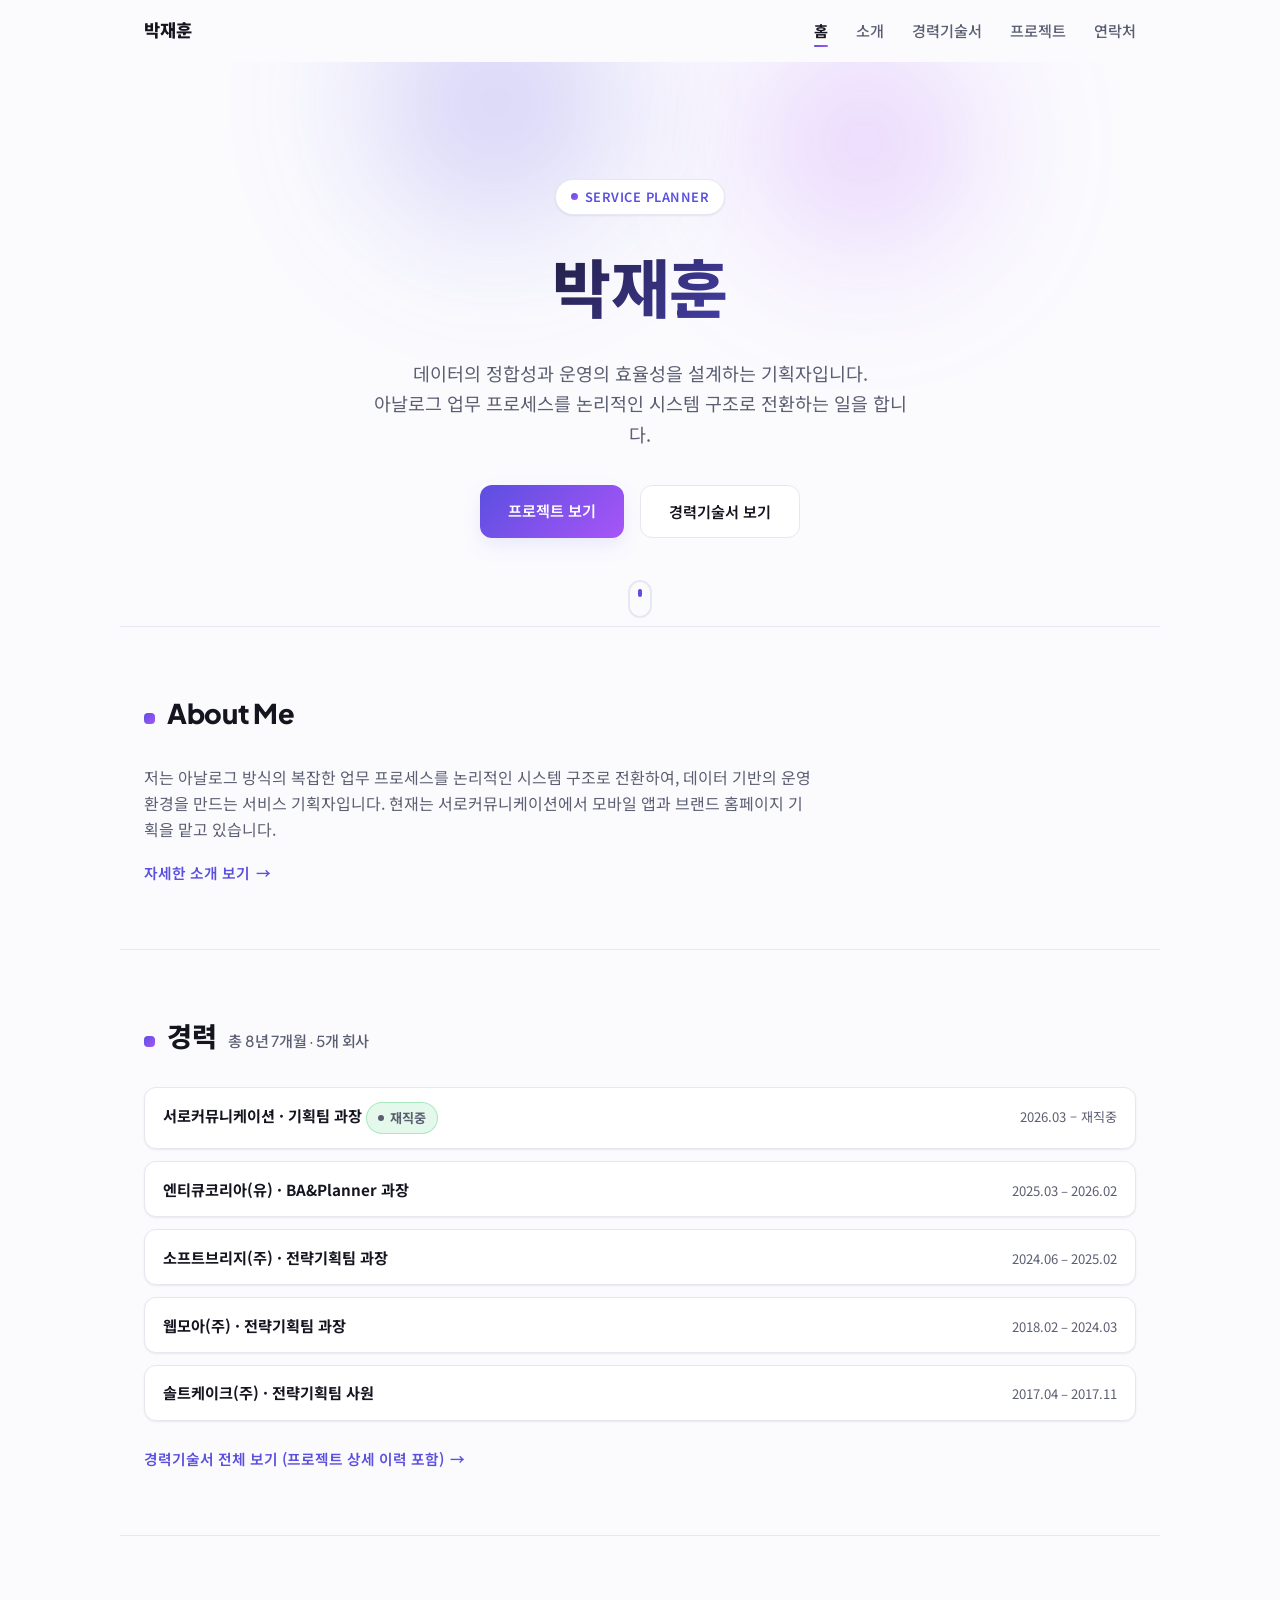
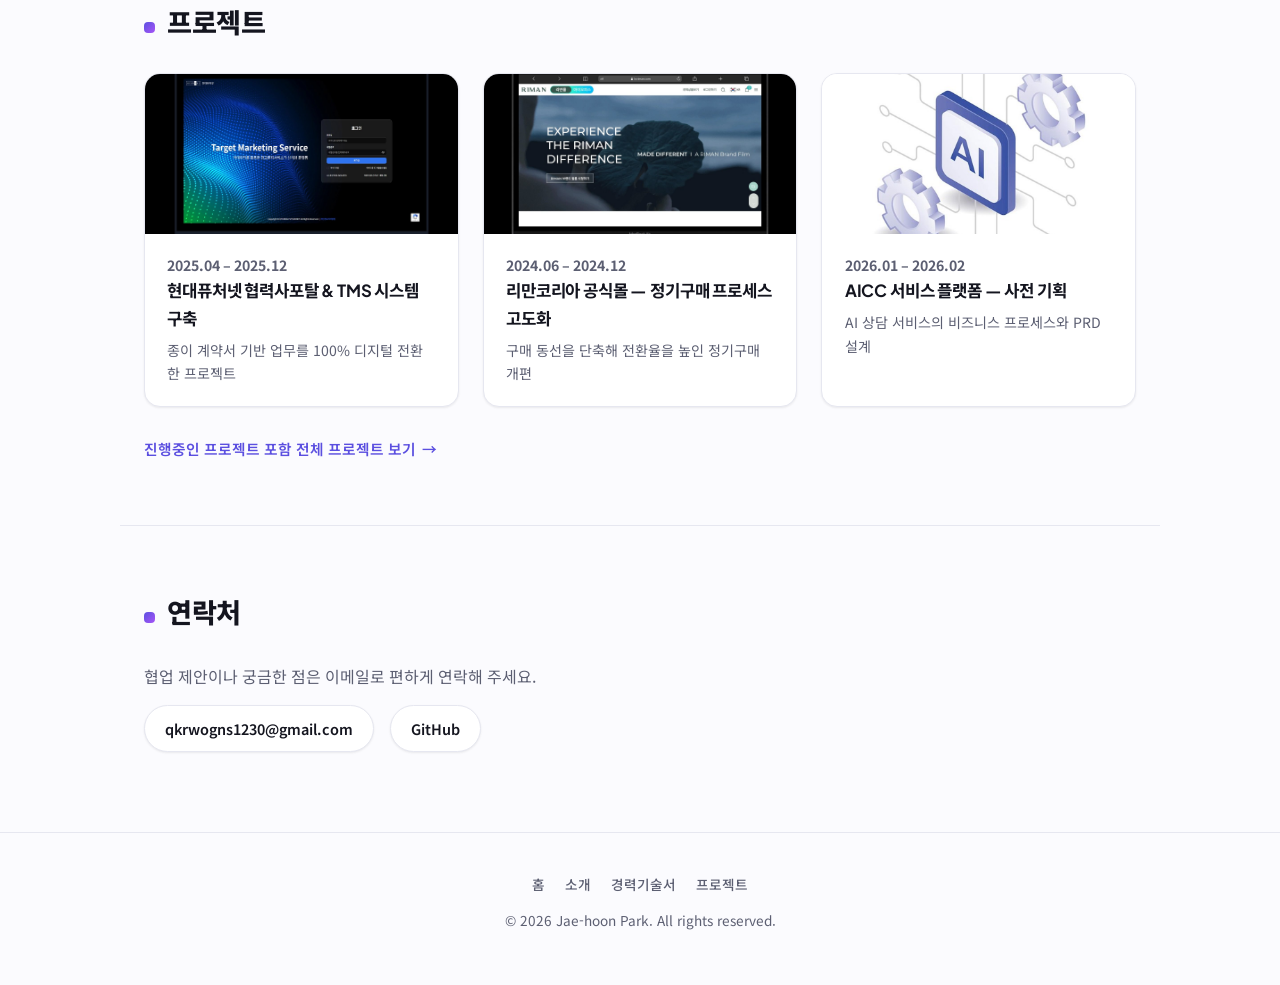
==== commit 3ae80988: "Restructure into a multi-page site (home/about/career/projects) Moves away from the single-page layo" ====
--- a/index.html
+++ b/index.html
@@ -15,22 +15,22 @@
 
   <header class="site-header" id="siteHeader">
     <nav class="nav container">
-      <a class="logo" href="#top">박재훈</a>
+      <a class="logo" href="index.html">박재훈</a>
       <button class="nav-toggle" id="navToggle" aria-label="메뉴 열기" aria-expanded="false">
         <span></span><span></span><span></span>
       </button>
       <ul class="nav-links" id="navLinks">
-        <li><a href="#about" data-nav="about">소개</a></li>
-        <li><a href="#career" data-nav="career">경력</a></li>
-        <li><a href="#skills" data-nav="skills">기술 스택</a></li>
-        <li><a href="#projects" data-nav="projects">프로젝트</a></li>
-        <li><a href="#contact" data-nav="contact">연락처</a></li>
+        <li><a href="index.html" data-page="index.html">홈</a></li>
+        <li><a href="about.html" data-page="about.html">소개</a></li>
+        <li><a href="career.html" data-page="career.html">경력기술서</a></li>
+        <li><a href="projects.html" data-page="projects.html">프로젝트</a></li>
+        <li><a href="#contact">연락처</a></li>
       </ul>
     </nav>
   </header>
 
   <main>
-    <section id="top" class="hero container">
+    <section class="hero container">
       <div class="hero-blob hero-blob-1" aria-hidden="true"></div>
       <div class="hero-blob hero-blob-2" aria-hidden="true"></div>
       <p class="eyebrow"><span class="eyebrow-dot"></span>Service Planner</p>
@@ -40,277 +40,84 @@
         아날로그 업무 프로세스를 논리적인 시스템 구조로 전환하는 일을 합니다.
       </p>
       <div class="hero-actions">
-        <a class="btn btn-primary" href="#projects">프로젝트 보기</a>
-        <a class="btn btn-outline" href="#contact">연락하기</a>
+        <a class="btn btn-primary" href="projects.html">프로젝트 보기</a>
+        <a class="btn btn-outline" href="career.html">경력기술서 보기</a>
       </div>
-      <a class="scroll-cue" href="#about" aria-label="아래로 스크롤"><span></span></a>
+      <a class="scroll-cue" href="#intro" aria-label="아래로 스크롤"><span></span></a>
     </section>
 
-    <section id="about" class="section container reveal">
+    <section id="intro" class="section container reveal">
       <h2 class="section-title">About Me</h2>
       <p class="section-text">
         저는 아날로그 방식의 복잡한 업무 프로세스를 논리적인 시스템 구조로 전환하여,
-        데이터 기반의 운영 환경을 만드는 서비스 기획자입니다.
+        데이터 기반의 운영 환경을 만드는 서비스 기획자입니다. 현재는 서로커뮤니케이션에서
+        모바일 앱과 브랜드 홈페이지 기획을 맡고 있습니다.
       </p>
-      <p class="section-text">
-        현대퓨처넷 프로젝트에서는 수기 문서와 엑셀에 의존하던 협력사 계약 및 캠페인 운영
-        프로세스를 100% 디지털 전환(DX)했습니다. 이 과정에서 제 역할은 단순한 기능 기획을
-        넘어 <em>데이터가 오류 없이 흐를 수 있는 체계</em>를 설계하는 것이었습니다. 15개
-        매체사의 상이한 신청 양식을 통합하기 위해 자유로운 입력 대신 규격화된 셀렉트
-        방식의 <strong>다이나믹 폼 빌더</strong>를 도입해, 시스템 시작 단계에서부터 데이터
-        정합성을 확보하고 정산 시 발생할 수 있는 휴먼 에러를 원천 차단했습니다.
-      </p>
-      <p class="section-text">
-        데이터 엔지니어는 아니지만, 데이터가 가치 있게 쌓이도록 비즈니스 룰을 정의하는
-        데 강점이 있습니다. 파편화된 업무 이력을 시스템 내 데이터 자산으로 바꿔온 경험을
-        바탕으로, 안정적이고 체계적으로 확장 가능한 서비스 설계를 제시합니다.
-      </p>
+      <a class="link-arrow" href="about.html">자세한 소개 보기</a>
     </section>
 
-    <section id="career" class="section container reveal">
-      <h2 class="section-title">경력 <span class="section-subtitle">총 8년 7개월</span></h2>
-      <ul class="career-list stagger">
-        <li class="career-item">
-          <div class="career-head">
-            <h3>엔티큐코리아(유) · BA&amp;Planner 과장</h3>
-            <span class="career-period">2025.03 – 2026.02 (1년)</span>
-          </div>
-          <p>서비스 기획, 스토리보드 · 현대퓨처넷 협력사포탈 &amp; TMS 시스템 구축 분석/설계/테스트 담당</p>
+    <section class="section container reveal">
+      <h2 class="section-title">경력 <span class="section-subtitle">총 8년 7개월 · 5개 회사</span></h2>
+      <ul class="mini-career-list">
+        <li class="mini-career-item">
+          <strong>서로커뮤니케이션 · 기획팀 과장 <span class="badge-live">재직중</span></strong>
+          <span>2026.03 – 재직중</span>
         </li>
-        <li class="career-item">
-          <div class="career-head">
-            <h3>소프트브리지(주) · 전략기획팀 과장</h3>
-            <span class="career-period">2024.06 – 2025.02 (9개월)</span>
-          </div>
-          <p>홍콩 이커머스 운영 PM, 정기구매 Front/Back 기획, CRM UAT, 모바일 주식 솔루션 기획</p>
+        <li class="mini-career-item">
+          <strong>엔티큐코리아(유) · BA&amp;Planner 과장</strong>
+          <span>2025.03 – 2026.02</span>
         </li>
-        <li class="career-item">
-          <div class="career-head">
-            <h3>웹모아(주) · 전략기획팀 과장</h3>
-            <span class="career-period">2018.02 – 2024.03 (6년 2개월)</span>
-          </div>
-          <p>PM 및 웹기획(IA, WBS, 스토리보드) · 브랜드 홈페이지, 쇼핑몰, 통신사 CRM, 정부지원사업 관리 시스템 구축</p>
+        <li class="mini-career-item">
+          <strong>소프트브리지(주) · 전략기획팀 과장</strong>
+          <span>2024.06 – 2025.02</span>
         </li>
-        <li class="career-item">
-          <div class="career-head">
-            <h3>솔트케이크(주) · 전략기획팀 사원</h3>
-            <span class="career-period">2017.04 – 2017.11 (8개월)</span>
-          </div>
-          <p>웹기획 문서(IA, WBS, 스토리보드) 작성 · SK텔링크 공식 웹사이트 구축, i-award 대기업 부문 우수상 수상</p>
+        <li class="mini-career-item">
+          <strong>웹모아(주) · 전략기획팀 과장</strong>
+          <span>2018.02 – 2024.03</span>
+        </li>
+        <li class="mini-career-item">
+          <strong>솔트케이크(주) · 전략기획팀 사원</strong>
+          <span>2017.04 – 2017.11</span>
         </li>
       </ul>
+      <a class="link-arrow" href="career.html">경력기술서 전체 보기 (프로젝트 상세 이력 포함)</a>
     </section>
 
-    <section id="skills" class="section container reveal">
-      <h2 class="section-title">기술 스택</h2>
-      <ul class="skills-grid stagger">
-        <li class="skill-item">Figma</li>
-        <li class="skill-item">Notion</li>
-        <li class="skill-item">Jira</li>
-        <li class="skill-item">Confluence</li>
-        <li class="skill-item">PowerPoint</li>
-        <li class="skill-item">Excel</li>
-        <li class="skill-item">Photoshop</li>
-        <li class="skill-item">Illustrator</li>
-        <li class="skill-item">Slack</li>
-        <li class="skill-item">Google Analytics</li>
-        <li class="skill-item">HTML5 / CSS3</li>
-        <li class="skill-item">와이어프레임 설계</li>
-      </ul>
-    </section>
-
-    <section id="projects" class="section container reveal">
+    <section class="section container reveal">
       <h2 class="section-title">프로젝트</h2>
-
-      <article class="case-study reveal">
-        <div class="case-media">
-          <img src="assets/img/project1-portal.jpg" alt="현대퓨처넷 협력사포탈 EBIZ 로그인 화면" loading="lazy" />
-          <img src="assets/img/project1-tms.jpg" alt="현대퓨처넷 TMS(Target Marketing Service) 로그인 화면" loading="lazy" />
-        </div>
-        <div class="case-body">
-          <p class="case-tag">2025.04 – 2025.12 · 기획자(분석/설계/디자인 QA/UAT)</p>
-          <h3>현대퓨처넷 협력사포탈 &amp; TMS 시스템 구축</h3>
-          <p>
-            종이 계약서와 엑셀에 의존하던 협력사 계약·캠페인 운영 프로세스를 100% 디지털
-            전환한 프로젝트입니다. 15개 매체사별로 상이했던 신청 양식을 표준화하고,
-            계약 데이터와 발송 로그를 매칭하는 자동 정산 로직을 설계했습니다.
-          </p>
-          <ul class="case-points">
-            <li><strong>통합</strong> — 계약부터 정산까지 전 과정을 단일 워크플로우로 연결</li>
-            <li><strong>유연성</strong> — 셀렉트 기반 서식 조립형 다이나믹 폼 빌더로 신규 매체사 즉시 대응</li>
-            <li><strong>정확성</strong> — 계약 DB·발송 로그 API 연동으로 수기 대조 제거, 정산 데이터 정합성 100% 확보</li>
-          </ul>
-          <p class="case-result">
-            종이 계약서 기반 프로세스를 온라인화해 문서 관리 리스크를 제거하고 계약 이력을
-            DB化했으며, 정산 데이터 대조 업무를 자동화된 API 연동으로 대체했습니다.
-          </p>
-
-          <details class="case-detail">
-            <summary>프로젝트 상세 보기 (배경·화면 설계·트러블슈팅·회고)</summary>
-
-            <h4>배경 및 Pain Point</h4>
-            <ul class="detail-list">
-              <li><strong>업무 파편화 및 이력 관리 부재</strong> — 전화·메일로 소통 채널이 분산되고 계약서를 수기로 관리해, 업무 히스토리 추적이 불가능하고 담당자 부재 시 업무 연속성이 끊어지는 리스크가 있었습니다.</li>
-              <li><strong>수기 기반의 비효율적 캠페인 운영</strong> — 15개 매체사별로 상이한 신청 양식을 수기 문서로 주고받아, 신규 매체사 입점이나 양식 변경 시마다 시스템을 새로 코딩해야 하는 경직된 구조였습니다.</li>
-              <li><strong>정산 프로세스의 불투명성</strong> — 계약 조건과 발송 데이터가 매칭되지 않는 수동 세금계산서 발행 방식이라, 증빙을 위한 데이터 대조에 막대한 리소스가 들고 휴먼 에러 가능성이 컸습니다.</li>
-            </ul>
-
-            <h4>주요 화면 설계 및 정책</h4>
-            <ul class="detail-list">
-              <li><strong>메뉴 구조(IA)</strong> — 계약 관리(서식 설정·입력 항목 관리) / 캠페인 신청 관리(서식 설정·확정서 설정) / 정산 관리 / 커뮤니케이션(업무 코멘트·전자결재) / 시스템 관리(관리자·권한·감사)로 서비스 영역을 구조화</li>
-              <li><strong>다이나믹 서식 렌더링 규칙</strong> — 계약 유형(매입/매출), 매체사 유형(15종)에 따라 입력 항목 관리에 등록된 항목을 셀렉트 방식으로 조합해 서식을 구성. 매체사·메시지 유형 선택 시 최신 버전 서식이 실시간으로 자동 호출되도록 설계해 오입력 방지</li>
-              <li><strong>권한 및 보안 정책</strong> — 슈퍼/일반/서포트 어드민으로 메뉴 접근권한 및 승인·반려 등 업무 처리 권한을 차등 설계, 대표/서브 ID 계정 구조로 데이터 열람 범위를 지점 단위까지 제한</li>
-              <li><strong>정산 처리 플로우</strong> — 확정 서명 완료 캠페인 기준으로 정산 데이터를 누적하고, 동일 사업자·세금계산서 이메일 기준으로 다건 청구서(1:N)를 일괄 생성한 뒤 증빙 파일과 자동 연동</li>
-              <li><strong>요구사항 정의 프로세스</strong> — RFP 분석 → 현업 담당자 인터뷰 → 요구사항 정의서 작성 → 요구사항 ID·화면 ID를 대조하는 추적표로 변경 이력까지 관리</li>
-            </ul>
-
-            <h4>트러블슈팅 — 변경 관리 위원회(CCB)</h4>
-            <p class="detail-text">
-              Client(현대), On-shore(국내 기획/서버), Off-shore(베트남 개발) 3개 조직이 얽힌 복잡한 협업
-              구조에서, 발생한 이슈를 주간·월간 회의로 수집하고 변경 관리 위원회(CCB)에서 영향도(공수·일정·비용)를
-              분석해 승인/반려/보류를 결정하는 프로세스를 운영했습니다. 이를 통해 이해관계자 간 의사결정 체계를
-              효율화하고, 논의 이력을 Teams·Confluence에 기록해 추적 가능하게 관리했습니다.
-            </p>
-
-            <h4>성과 &amp; 회고</h4>
-            <div class="table-scroll">
-              <table class="compare-table">
-                <thead>
-                  <tr><th>구분</th><th>AS-IS</th><th>TO-BE</th></tr>
-                </thead>
-                <tbody>
-                  <tr><td>계약 방식</td><td>오프라인 종이 계약(대면/등기)</td><td>협력사 포털 기반 온라인 계약(전자서명 API 연동)</td></tr>
-                  <tr><td>신청 업무</td><td>엑셀 기반 수기 작성(이력 관리 불가)</td><td>시스템 내 다이나믹 폼 신청(DB 기반 통합 관리)</td></tr>
-                  <tr><td>정산 연동</td><td>수기 대조를 통한 수동 정산</td><td>시스템 데이터 매핑 기반 자동 정산 API 연동</td></tr>
-                </tbody>
-              </table>
-            </div>
-            <blockquote class="detail-quote">
-              "사용자의 자유도보다 시스템의 안정성과 정산 무결성을 위해 설계한 셀렉트 방식의 서식 조립이
-              결과적으로 운영 리스크를 줄이는 핵심 장치가 되었습니다."
-            </blockquote>
-            <blockquote class="detail-quote">
-              "오프라인에 흩어져 있던 비즈니스 고리를 시스템 안으로 연결하는 것이 기획자의 역할임을
-              배웠습니다. 종이 계약서가 DB化되는 과정을 통해 데이터가 비즈니스의 자산이 되는 과정을
-              경험했습니다."
-            </blockquote>
-          </details>
-        </div>
-      </article>
-
-      <article class="case-study reveal">
-        <div class="case-media">
-          <img src="assets/img/project2-riman.jpg" alt="리만코리아 공식몰(RIMAN) 홈페이지" loading="lazy" />
-        </div>
-        <div class="case-body">
-          <p class="case-tag">2024.06 – 2024.12 · 기획 전담(상품/정기구매/마이페이지)</p>
-          <h3>리만코리아 공식몰 — 정기구매 프로세스 고도화</h3>
-          <p>
-            복잡한 구매 동선과 노후화된 UI로 활용도가 낮았던 정기구매 서비스를 개편해
-            구매 전환율(CVR)을 높이고, 운영자가 마케팅 배너를 유연하게 관리할 수 있는
-            환경을 구축했습니다.
-          </p>
-          <ul class="case-points">
-            <li><strong>듀얼 장바구니</strong> — 상세/목록 페이지에서 일반·정기 장바구니를 즉시 선택하도록 구매 동선 단축</li>
-            <li><strong>조건 시각화</strong> — '최소 구매 충족' 조건을 직관적 UI로 노출해 CS 문의 감소</li>
-            <li><strong>인터랙티브 배너</strong> — 이미지 맵 기반으로 하나의 배너에서 다수 상품을 개별 링크로 연결</li>
-          </ul>
-          <p class="case-result">
-            장바구니 재이동 없이 바로 정기 구매가 가능해지며 이탈률을 방어했고, 배너 운영의
-            유연성을 확보해 마케팅 활용도를 높였습니다.
-          </p>
-
-          <details class="case-detail">
-            <summary>프로젝트 상세 보기 (배경·화면 설계·회고)</summary>
-
-            <h4>배경 및 Pain Point</h4>
-            <ul class="detail-list">
-              <li><strong>번거로운 구매 단계</strong> — 정기구매를 위해 반드시 장바구니를 거쳐야 하는 등 결제까지의 동선이 길어 이탈률이 발생했습니다.</li>
-              <li><strong>정보 전달의 불명확성</strong> — 정기구매의 필수 조건인 '최소 구매 충족' 정보가 시각적으로 누락되어 사용자 혼선과 CS 문의를 유발했습니다.</li>
-              <li><strong>고정된 마케팅 영역</strong> — 상품 목록 배너가 단순 이미지로만 제공되어, 이미지 내 다양한 상품을 개별 링크로 연결하기 어려운 운영상의 한계가 있었습니다.</li>
-            </ul>
-
-            <h4>주요 화면 설계 (와이어프레임 전체 보기)</h4>
-            <p class="detail-text">이미지를 클릭하면 원본 크기로 열립니다.</p>
-            <div class="detail-gallery">
-              <a href="assets/img/project2-wireframe-product.jpg" target="_blank" rel="noopener"><img src="assets/img/project2-wireframe-product.jpg" alt="상품 등록 화면 와이어프레임" /></a>
-              <a href="assets/img/project2-wireframe-price.jpg" target="_blank" rel="noopener"><img src="assets/img/project2-wireframe-price.jpg" alt="상품 가격/포인트 설정 화면 와이어프레임" /></a>
-              <a href="assets/img/project2-wireframe-banner.jpg" target="_blank" rel="noopener"><img src="assets/img/project2-wireframe-banner.jpg" alt="상품 리스트 배너 와이어프레임" /></a>
-              <a href="assets/img/project2-wireframe-subscription.jpg" target="_blank" rel="noopener"><img src="assets/img/project2-wireframe-subscription.jpg" alt="정기구매 상품 추가 팝업 와이어프레임" /></a>
-              <a href="assets/img/project2-wireframe-payment.jpg" target="_blank" rel="noopener"><img src="assets/img/project2-wireframe-payment.jpg" alt="정기구매 결제 정보 변경 팝업 와이어프레임" /></a>
-              <a href="assets/img/project2-wireframe-mypage.jpg" target="_blank" rel="noopener"><img src="assets/img/project2-wireframe-mypage.jpg" alt="마이페이지 정기구매 관리 화면 와이어프레임" /></a>
-            </div>
-            <ul class="detail-list">
-              <li><strong>상품 등록 화면</strong> — 노출 카테고리, 타겟 세그먼트, 노출/판매 기간, 키워드 등 13개 입력 항목을 영역별로 구조화해, 관리자가 조건에 따른 노출 로직을 직접 제어할 수 있도록 설계</li>
-              <li><strong>가격/포인트 설정</strong> — 판매가·Point·BP·SP 등 다중 포인트 체계와 회원 등급별 할인율을 하나의 화면에서 설정하도록 구성, 구매 가능 기간·주문수량 제한까지 포함</li>
-              <li><strong>상품 리스트 배너</strong> — 대표 이미지 + 연관 상품 그리드를 한 화면에서 관리하며 프로모션 배너를 영역 하단에 배치해 마케팅 확장성 확보</li>
-              <li><strong>정기구매 상품 추가 팝업</strong> — 브랜드/카테고리 검색 → 옵션 선택 → 담기 → 선택 목록 확인 → 총 합계 자동 계산까지 하나의 팝업 안에서 완결되는 플로우로 설계해 이탈 없이 상품 구성을 마치도록 유도</li>
-              <li><strong>결제 정보 변경 팝업</strong> — 자동결제 미등록/등록 상태를 분기하고, 카드 최대 5개 등록·결제일 지정(2~25일)·정기구매 카드 교체 시 확인 Alert까지 예외 케이스를 세밀하게 설계</li>
-              <li><strong>마이페이지 정기구매 관리</strong> — 배송지·결제수단 미등록 상태의 안내 문구, 이번 달 건너뛰기(최대 2회 제한), 즉시결제, 상품 더 담기 등 회차 단위 관리 기능을 설계</li>
-              <li><strong>회원 유형별 분기</strong> — 비회원/플래너 회원/커스터머 회원 각각의 기본 정보 입력 항목과 주문 플로우를 분리 설계해 회원 등급별 데이터 정합성 확보</li>
-            </ul>
-
-            <h4>성과 &amp; 회고</h4>
-            <ul class="detail-list">
-              <li><strong>구매 전환율(CVR) 최적화</strong> — 듀얼 장바구니 도입으로 결제 동선을 획기적으로 단축하고, 장바구니 재이동에 따른 이탈을 방어했습니다.</li>
-              <li><strong>사용자 인지 부하 감소</strong> — '최소 구매 충족' 조건을 직관적 UI로 시각화해 정보 전달의 불명확성을 해소하고 CS 리스크를 사전 차단했습니다.</li>
-              <li><strong>운영 효율 극대화</strong> — 좌표 기반 인터랙티브 배너로 하나의 이미지에서 다수 상품을 개별 링크로 연결해 마케팅 활용도를 높였습니다.</li>
-            </ul>
-            <blockquote class="detail-quote">
-              "비즈니스 성장은 '당연한 정보'의 시각화에서 시작된다 — 기획자는 기능을 만드는 것을 넘어
-              사용자가 기능을 발견하고 이해하는 과정까지 설계해야 함을 재확인했습니다."
-            </blockquote>
-            <blockquote class="detail-quote">
-              "복잡한 비즈니스 로직을 심플한 UX로 풀어내는 힘 — 시스템의 복잡도는 기획자가 짊어지되
-              사용자는 심플함만 누려야 한다는 기획 철학을 다시금 정립했습니다."
-            </blockquote>
-          </details>
-        </div>
-      </article>
-
-      <article class="case-study reveal">
-        <div class="case-media">
-          <img src="assets/img/project3-aicc.jpg" alt="AICC 서비스 플랫폼 개념도" loading="lazy" />
-        </div>
-        <div class="case-body">
-          <p class="case-tag">2026.01 – 2026.02 · 기획 PL(비즈니스 분석 및 아키텍처 설계)</p>
-          <h3>AICC 서비스 플랫폼 — 사전 기획</h3>
-          <p>
-            고객사 계약 전 내부 프로젝트로, AICC(AI Contact Center) 서비스의 비즈니스
-            프로세스를 설계하고 시장 진입 전략 수립을 위한 기능 요구사항을 정의했습니다.
-          </p>
-          <ul class="case-points">
-            <li>서비스 플로우 분석을 통한 전체 흐름 파악 및 요구사항 정의서(PRD) 작성</li>
-            <li>안내 멘트, 데이터 맵핑, 상담 워크플로우 등 AI 상담 업무 핵심 기능 설계</li>
-            <li>복잡한 서비스 구조를 와이어프레임으로 시각화해 구현 가능성 검토</li>
-          </ul>
-
-          <details class="case-detail">
-            <summary>서비스 플로우 &amp; 화면 설계 상세 보기</summary>
-
-            <h4>서비스 플로우 &amp; 화면 설계 (전체 보기)</h4>
-            <p class="detail-text">이미지를 클릭하면 원본 크기로 열립니다.</p>
-            <div class="detail-gallery">
-              <a href="assets/img/project3-service-flow.jpg" target="_blank" rel="noopener"><img src="assets/img/project3-service-flow.jpg" alt="AICC 상담 서비스 플로우 다이어그램" /></a>
-              <a href="assets/img/project3-wireframe.jpg" target="_blank" rel="noopener"><img src="assets/img/project3-wireframe.jpg" alt="AICC Backoffice 메뉴/AI 브릿지 와이어프레임" /></a>
-              <a href="assets/img/project3-prd-1.jpg" target="_blank" rel="noopener"><img src="assets/img/project3-prd-1.jpg" alt="AICC 요구사항 정의서(PRD) 도큐먼트 1" /></a>
-              <a href="assets/img/project3-prd-2.jpg" target="_blank" rel="noopener"><img src="assets/img/project3-prd-2.jpg" alt="AICC 요구사항 정의서(PRD) 도큐먼트 2" /></a>
-            </div>
-            <ul class="detail-list">
-              <li><strong>상담 서비스 플로우</strong> — 상담 시작부터 AI 챗봇/콜봇 응답, STT·NLP·DM(대화 의도 파악) 처리, 응답 실패 반복 시 상담사 연결까지 전체 대화 흐름을 시퀀스로 설계해 예외 케이스까지 명확히 정의</li>
-              <li><strong>Backoffice 화면 설계</strong> — 메뉴 서비스 관리(시나리오·데이터 맵핑)와 AI 브릿지(기본/기타 프롬프트 설정, 데이터 연동 메소드, 챗봇 연동 설정) 화면을 기능 단위로 와이어프레이밍</li>
-              <li><strong>요구사항 정의서(PRD)</strong> — 안내 멘트, 메뉴 시나리오, 코드 관리 등 AI 상담 업무에 필요한 요구사항을 유형·도출단계·제약사항별로 정리해 설계 방향성을 구체화</li>
-            </ul>
-
-            <h4>회고</h4>
-            <blockquote class="detail-quote">
-              "AICC 서비스에 대한 서비스 플로우 분석을 통해 전체적인 흐름을 파악하며, 서비스에 대한
-              이해도를 높일 수 있었습니다. 계약 전 사전 기획 단계였지만, 복잡한 AI 상담 로직을 명확한
-              화면 설계로 구체화하는 경험을 쌓았습니다."
-            </blockquote>
-          </details>
-        </div>
-      </article>
+      <div class="home-preview-grid">
+        <a class="preview-card" href="projects.html#project-hyundai">
+          <div class="preview-card-media">
+            <img src="assets/img/project1-portal.jpg" alt="현대퓨처넷 협력사포탈" loading="lazy" />
+          </div>
+          <div class="preview-card-body">
+            <p class="preview-card-tag">2025.04 – 2025.12</p>
+            <h3>현대퓨처넷 협력사포탈 &amp; TMS 시스템 구축</h3>
+            <p>종이 계약서 기반 업무를 100% 디지털 전환한 프로젝트</p>
+          </div>
+        </a>
+        <a class="preview-card" href="projects.html#project-riman">
+          <div class="preview-card-media">
+            <img src="assets/img/project2-riman.jpg" alt="리만코리아 공식몰" loading="lazy" />
+          </div>
+          <div class="preview-card-body">
+            <p class="preview-card-tag">2024.06 – 2024.12</p>
+            <h3>리만코리아 공식몰 — 정기구매 프로세스 고도화</h3>
+            <p>구매 동선을 단축해 전환율을 높인 정기구매 개편</p>
+          </div>
+        </a>
+        <a class="preview-card" href="projects.html#project-aicc">
+          <div class="preview-card-media">
+            <img src="assets/img/project3-aicc.jpg" alt="AICC 서비스 플랫폼" loading="lazy" />
+          </div>
+          <div class="preview-card-body">
+            <p class="preview-card-tag">2026.01 – 2026.02</p>
+            <h3>AICC 서비스 플랫폼 — 사전 기획</h3>
+            <p>AI 상담 서비스의 비즈니스 프로세스와 PRD 설계</p>
+          </div>
+        </a>
+      </div>
+      <a class="link-arrow" href="projects.html">진행중인 프로젝트 포함 전체 프로젝트 보기</a>
     </section>
 
     <section id="contact" class="section container reveal">
@@ -324,6 +131,12 @@
   </main>
 
   <footer class="site-footer">
+    <div class="footer-links">
+      <a href="index.html">홈</a>
+      <a href="about.html">소개</a>
+      <a href="career.html">경력기술서</a>
+      <a href="projects.html">프로젝트</a>
+    </div>
     <p>&copy; <span id="year"></span> Jae-hoon Park. All rights reserved.</p>
   </footer>
 
--- a/assets/css/style.css
+++ b/assets/css/style.css
@@ -158,6 +158,10 @@
   text-decoration: none;
 }
 
+.nav-links a.is-active {
+  font-weight: 700;
+}
+
 .nav-links a:hover::after,
 .nav-links a.is-active::after {
   transform: scaleX(1);
@@ -804,6 +808,300 @@
   color: var(--color-accent);
 }
 
+/* ---------- Page hero (sub-pages) ---------- */
+
+.page-hero {
+  padding: 3.5rem 1.5rem 2.5rem;
+}
+
+.page-hero .eyebrow {
+  margin-bottom: 1rem;
+}
+
+.page-hero h1 {
+  font-size: clamp(2rem, 5vw, 2.75rem);
+  font-weight: 800;
+  margin: 0 0 0.75rem;
+}
+
+.page-hero-sub {
+  color: var(--color-text-muted);
+  font-size: 1.05rem;
+  max-width: 40rem;
+  margin: 0;
+}
+
+/* ---------- Live / in-progress badge ---------- */
+
+.badge-live {
+  display: inline-flex;
+  align-items: center;
+  gap: 0.4rem;
+  font-size: 0.75rem;
+  font-weight: 700;
+  color: #16a34a;
+  background: rgba(34, 197, 94, 0.12);
+  border: 1px solid rgba(34, 197, 94, 0.3);
+  padding: 0.25rem 0.7rem;
+  border-radius: 999px;
+  vertical-align: middle;
+}
+
+@media (prefers-color-scheme: dark) {
+  .badge-live {
+    color: #4ade80;
+  }
+}
+
+.badge-live::before {
+  content: "";
+  width: 6px;
+  height: 6px;
+  border-radius: 50%;
+  background: currentColor;
+  animation: pulse-dot 2s ease-in-out infinite;
+}
+
+/* ---------- Placeholder block ---------- */
+
+.placeholder-block {
+  margin-top: 1.25rem;
+  padding: 1.25rem 1.5rem;
+  border: 1.5px dashed var(--color-border);
+  border-radius: 14px;
+  background: var(--color-bg-alt);
+}
+
+.placeholder-title {
+  margin: 0 0 0.4rem;
+  font-weight: 700;
+  color: var(--color-text);
+  font-size: 0.95rem;
+}
+
+.placeholder-text {
+  margin: 0;
+  color: var(--color-text-muted);
+  font-size: 0.9rem;
+}
+
+.case-study.placeholder-case {
+  border-style: dashed;
+  border-width: 1.5px;
+  box-shadow: none;
+}
+
+.case-study.placeholder-case:hover {
+  box-shadow: var(--shadow-sm);
+  transform: none;
+}
+
+/* ---------- Career groups (career.html) ---------- */
+
+.career-group {
+  margin-bottom: 2rem;
+}
+
+.career-group:last-child {
+  margin-bottom: 0;
+}
+
+.career-group-head {
+  display: flex;
+  justify-content: space-between;
+  align-items: baseline;
+  flex-wrap: wrap;
+  gap: 0.5rem;
+  margin-bottom: 1rem;
+  padding-bottom: 0.75rem;
+  border-bottom: 2px solid var(--color-border);
+}
+
+.career-group-head h3 {
+  margin: 0;
+  font-size: 1.15rem;
+  font-weight: 800;
+}
+
+.project-history-list {
+  list-style: none;
+  margin: 0;
+  padding: 0;
+  display: flex;
+  flex-direction: column;
+  gap: 0.85rem;
+}
+
+.project-history-item {
+  background: var(--color-surface);
+  border: 1px solid var(--color-border);
+  border-radius: 14px;
+  padding: 1.1rem 1.4rem;
+  box-shadow: var(--shadow-sm);
+  transition: transform 0.2s var(--ease-out), box-shadow 0.2s var(--ease-out), border-color 0.2s ease;
+}
+
+.project-history-item:hover {
+  transform: translateY(-2px);
+  box-shadow: var(--shadow-md);
+  border-color: var(--color-accent);
+}
+
+.ph-head {
+  display: flex;
+  justify-content: space-between;
+  align-items: baseline;
+  flex-wrap: wrap;
+  gap: 0.4rem 1rem;
+  margin-bottom: 0.4rem;
+}
+
+.ph-head strong {
+  font-size: 1rem;
+  color: var(--color-text);
+}
+
+.ph-meta {
+  color: var(--color-text-muted);
+  font-size: 0.82rem;
+  white-space: nowrap;
+}
+
+.project-history-item p {
+  margin: 0;
+  color: var(--color-text-muted);
+  font-size: 0.92rem;
+}
+
+.project-history-item p + p {
+  margin-top: 0.4rem;
+}
+
+.ph-outcome {
+  color: var(--color-text-muted);
+  font-style: italic;
+}
+
+/* ---------- Home preview grid ---------- */
+
+.home-preview-grid {
+  display: grid;
+  grid-template-columns: repeat(auto-fit, minmax(260px, 1fr));
+  gap: 1.5rem;
+  margin-bottom: 1.75rem;
+}
+
+.preview-card {
+  display: block;
+  background: var(--color-surface);
+  border: 1px solid var(--color-border);
+  border-radius: 16px;
+  overflow: hidden;
+  box-shadow: var(--shadow-sm);
+  transition: transform 0.25s var(--ease-out), box-shadow 0.25s var(--ease-out);
+}
+
+.preview-card:hover {
+  text-decoration: none;
+  transform: translateY(-4px);
+  box-shadow: var(--shadow-lg);
+}
+
+.preview-card-media {
+  overflow: hidden;
+  height: 160px;
+}
+
+.preview-card-media img {
+  width: 100%;
+  height: 100%;
+  object-fit: cover;
+  display: block;
+  transition: transform 0.5s var(--ease-out);
+}
+
+.preview-card:hover .preview-card-media img {
+  transform: scale(1.06);
+}
+
+.preview-card-body {
+  padding: 1.25rem 1.4rem;
+}
+
+.preview-card-tag {
+  color: var(--color-accent);
+  font-weight: 700;
+  font-size: 0.78rem;
+  margin: 0 0 0.35rem;
+}
+
+.preview-card-body h3 {
+  margin: 0 0 0.4rem;
+  font-size: 1.05rem;
+  font-weight: 700;
+  color: var(--color-text);
+}
+
+.preview-card-body p {
+  margin: 0;
+  color: var(--color-text-muted);
+  font-size: 0.88rem;
+}
+
+/* ---------- Link arrow (section → page CTA) ---------- */
+
+.link-arrow {
+  display: inline-flex;
+  align-items: center;
+  gap: 0.35rem;
+  font-weight: 600;
+  font-size: 0.92rem;
+}
+
+.link-arrow::after {
+  content: "→";
+  transition: transform 0.2s var(--ease-out);
+}
+
+.link-arrow:hover::after {
+  transform: translateX(3px);
+}
+
+/* ---------- Mini career preview (home) ---------- */
+
+.mini-career-list {
+  list-style: none;
+  margin: 0 0 1.5rem;
+  padding: 0;
+  display: flex;
+  flex-direction: column;
+  gap: 0.75rem;
+}
+
+.mini-career-item {
+  display: flex;
+  justify-content: space-between;
+  align-items: baseline;
+  gap: 1rem;
+  flex-wrap: wrap;
+  padding: 0.9rem 1.1rem;
+  background: var(--color-surface);
+  border: 1px solid var(--color-border);
+  border-radius: 12px;
+  box-shadow: var(--shadow-sm);
+}
+
+.mini-career-item strong {
+  color: var(--color-text);
+  font-size: 0.95rem;
+}
+
+.mini-career-item span {
+  color: var(--color-text-muted);
+  font-size: 0.82rem;
+  white-space: nowrap;
+}
+
 /* ---------- Footer ---------- */
 
 .site-footer {
@@ -812,6 +1110,24 @@
   color: var(--color-text-muted);
   font-size: 0.85rem;
   border-top: 1px solid var(--color-border);
+}
+
+.footer-links {
+  display: flex;
+  justify-content: center;
+  gap: 1.25rem;
+  margin-bottom: 0.75rem;
+  flex-wrap: wrap;
+}
+
+.footer-links a {
+  color: var(--color-text-muted);
+  font-size: 0.85rem;
+  font-weight: 500;
+}
+
+.footer-links a:hover {
+  color: var(--color-accent);
 }
 
 /* ---------- Responsive ---------- */
@@ -849,4 +1165,14 @@
   .case-body {
     padding: 1.4rem;
   }
-}
+
+  .career-group-head {
+    flex-direction: column;
+    gap: 0.25rem;
+  }
+
+  .ph-head {
+    flex-direction: column;
+    gap: 0.2rem;
+  }
+}
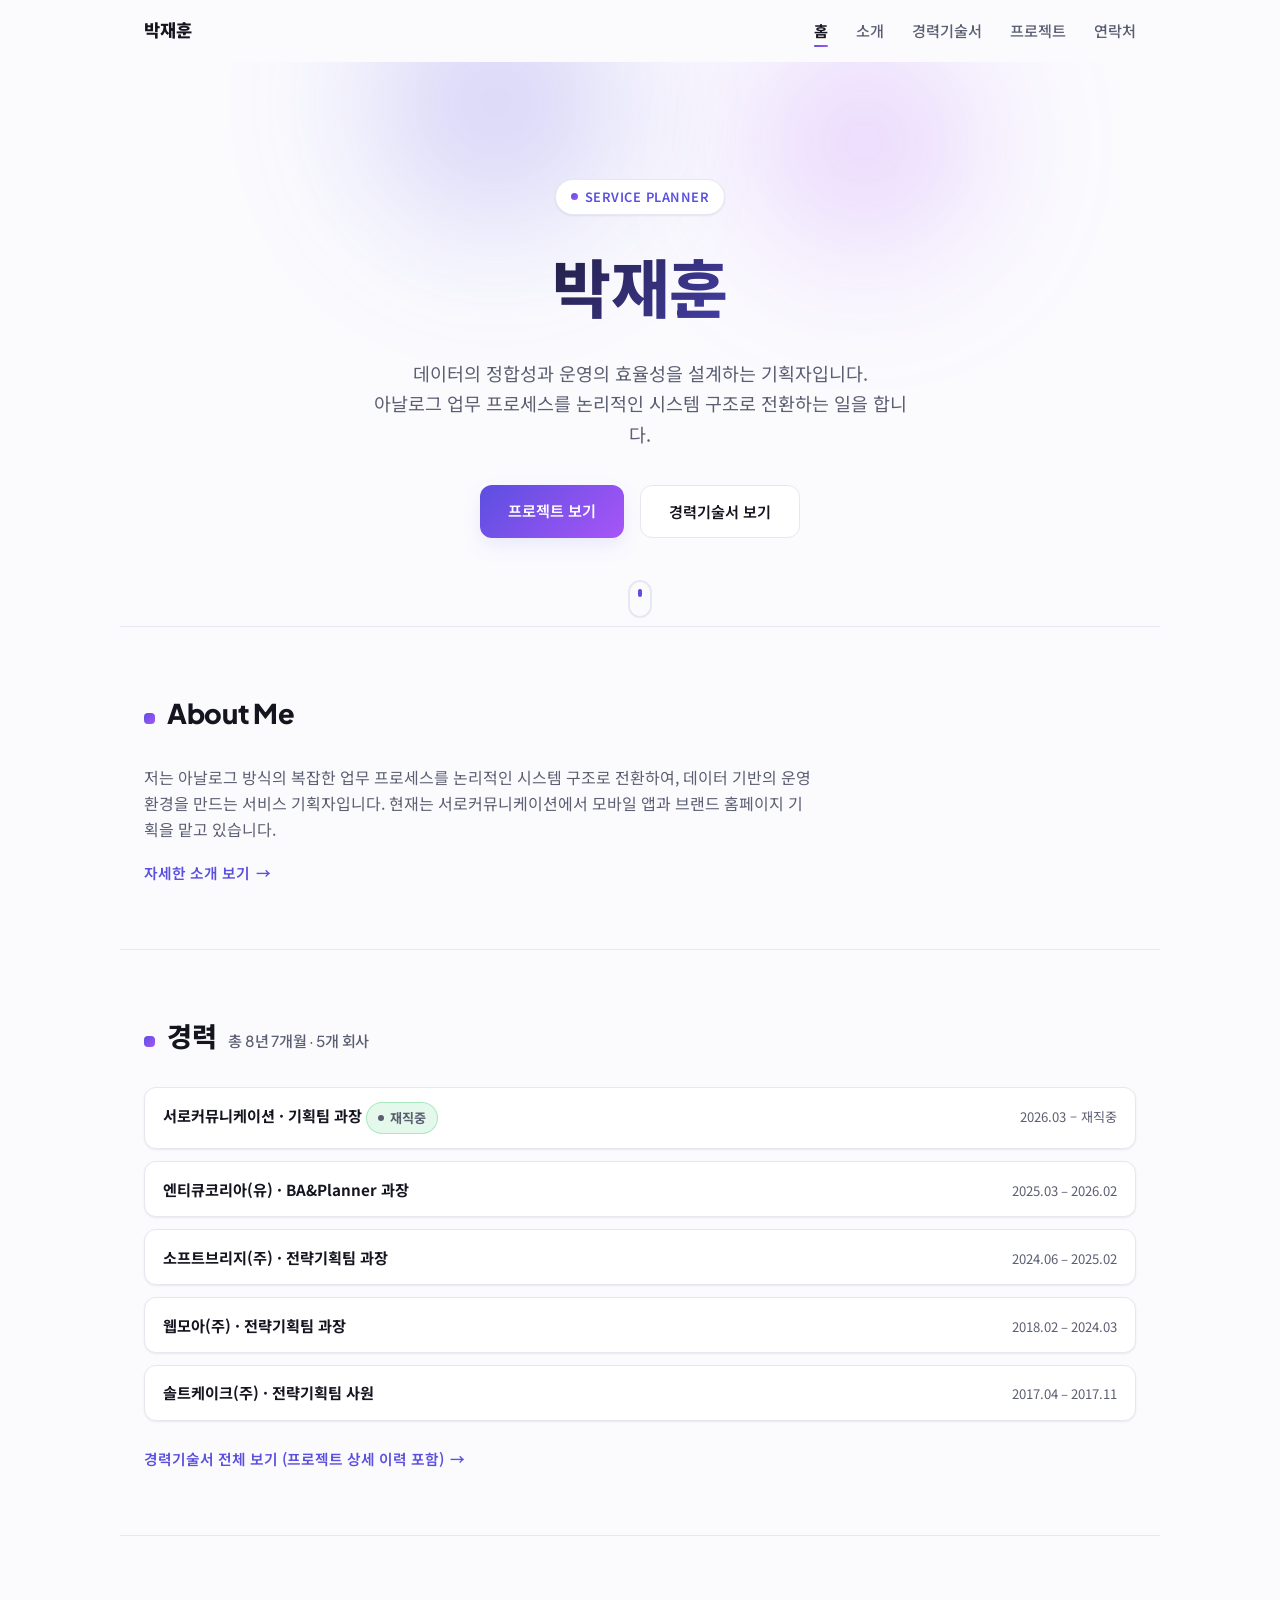
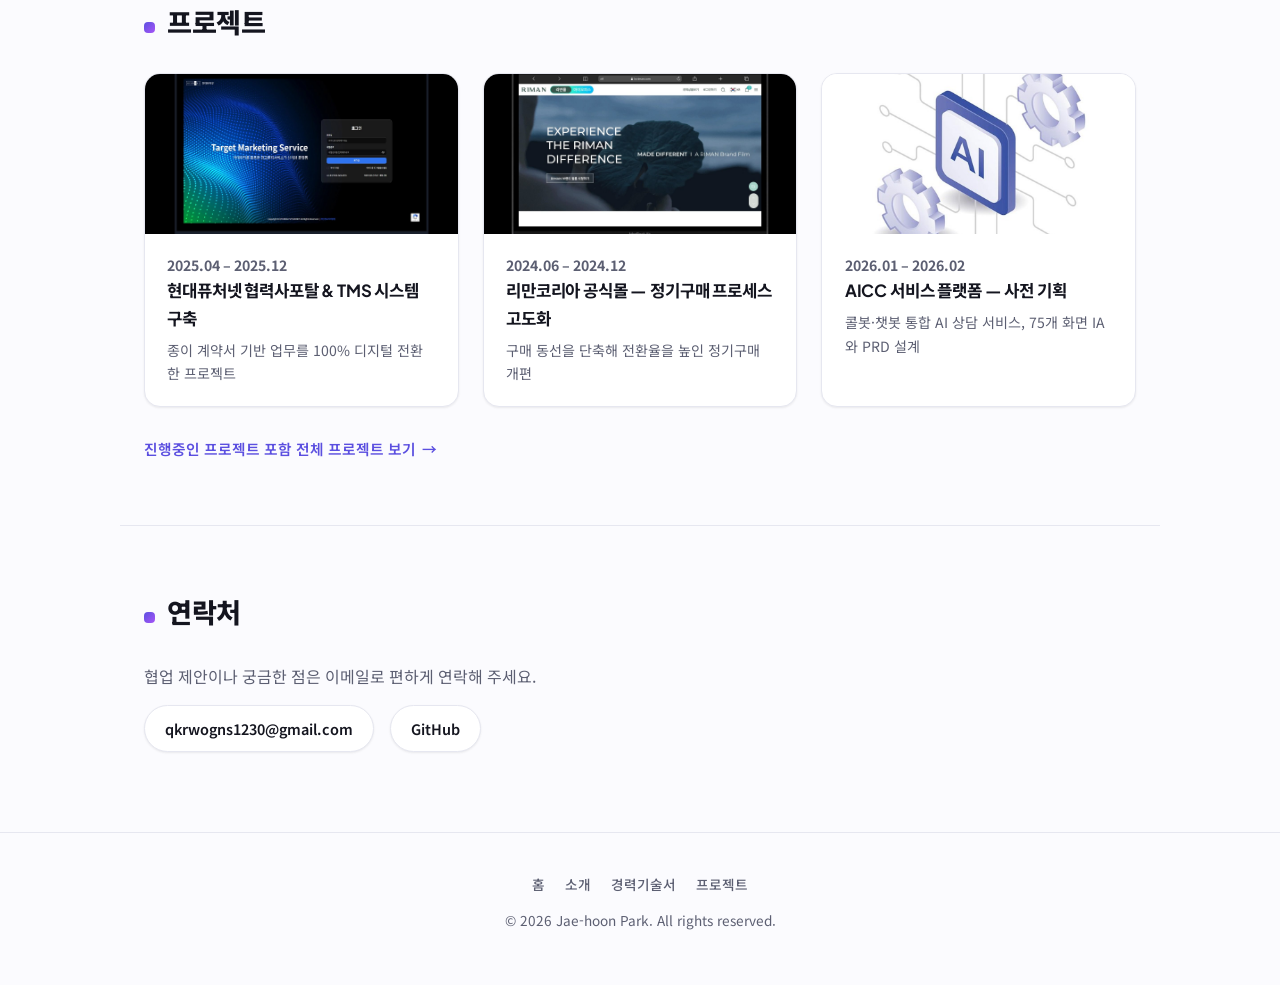
==== commit 1995d949: "Strengthen AICC case study with IA scope and design points Built from the user's IA spreadsheet (v0." ====
--- a/index.html
+++ b/index.html
@@ -113,7 +113,7 @@
           <div class="preview-card-body">
             <p class="preview-card-tag">2026.01 – 2026.02</p>
             <h3>AICC 서비스 플랫폼 — 사전 기획</h3>
-            <p>AI 상담 서비스의 비즈니스 프로세스와 PRD 설계</p>
+            <p>콜봇·챗봇 통합 AI 상담 서비스, 75개 화면 IA와 PRD 설계</p>
           </div>
         </a>
       </div>
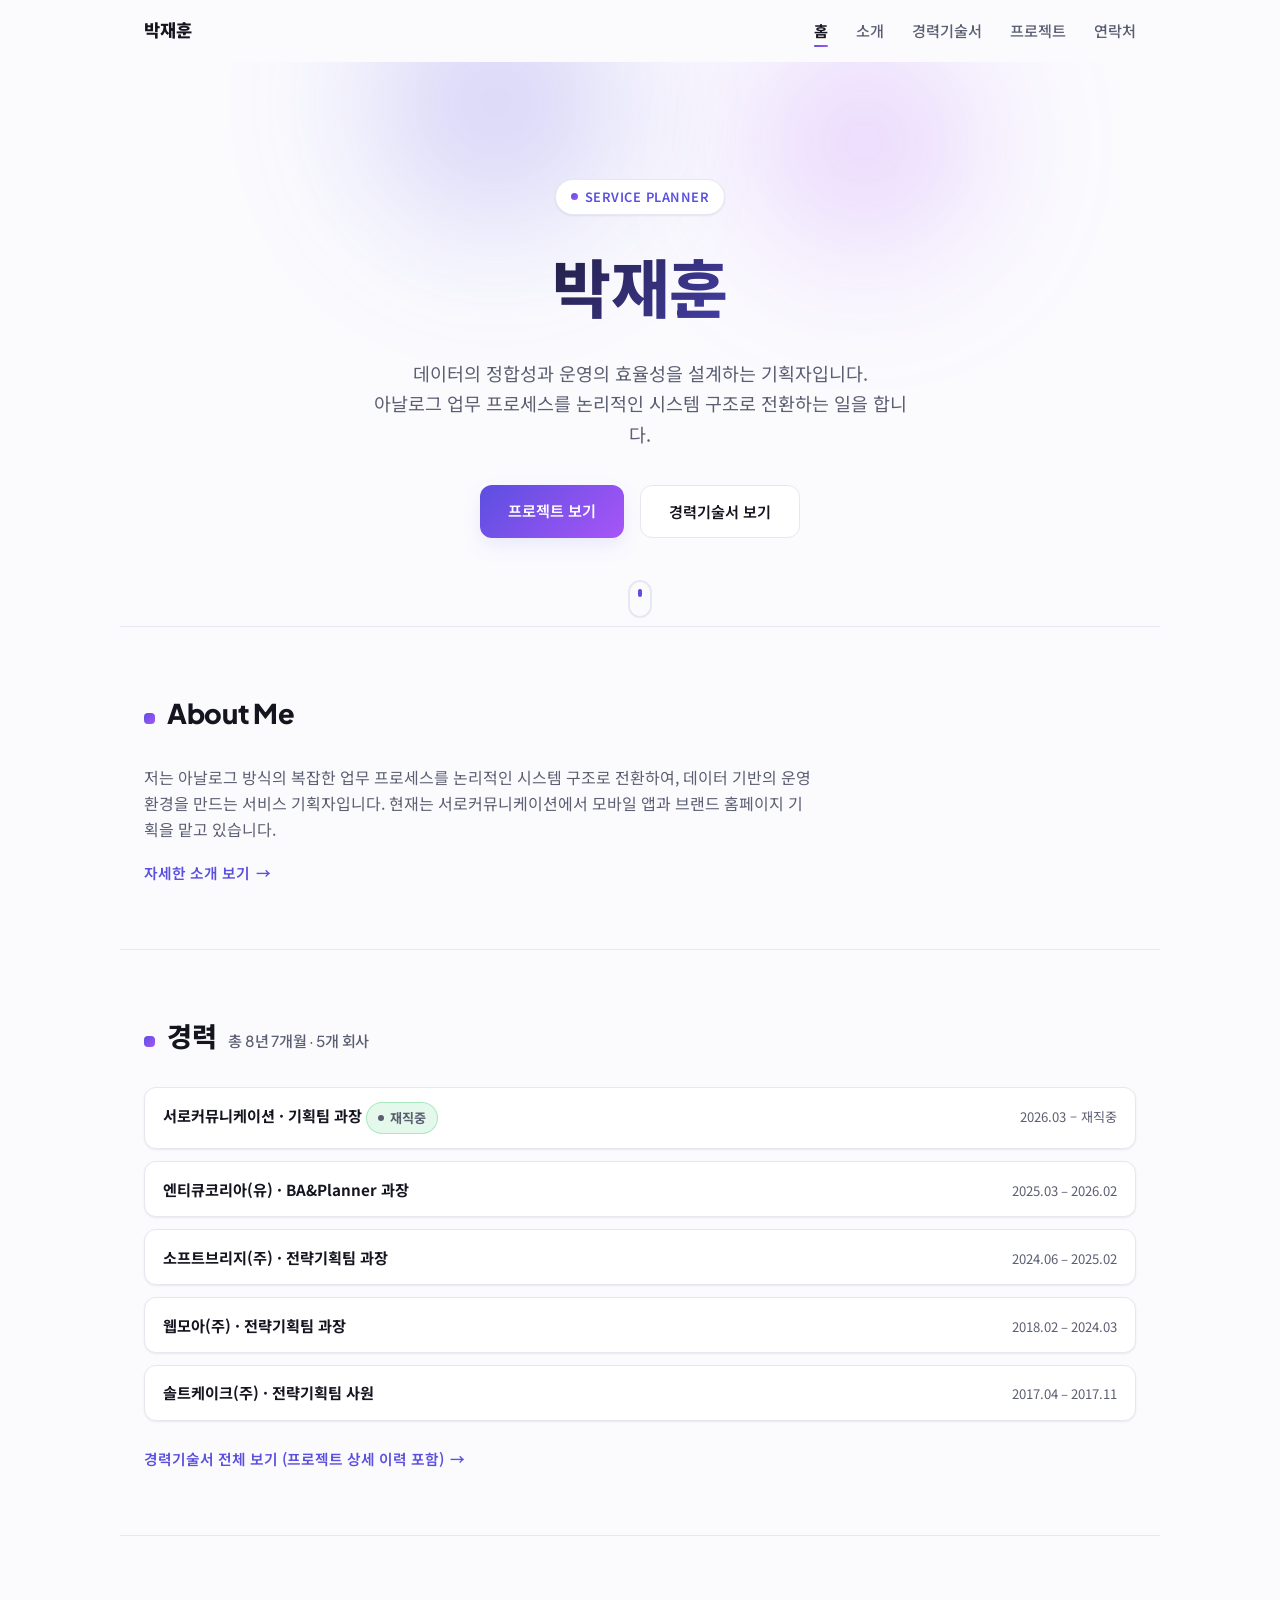
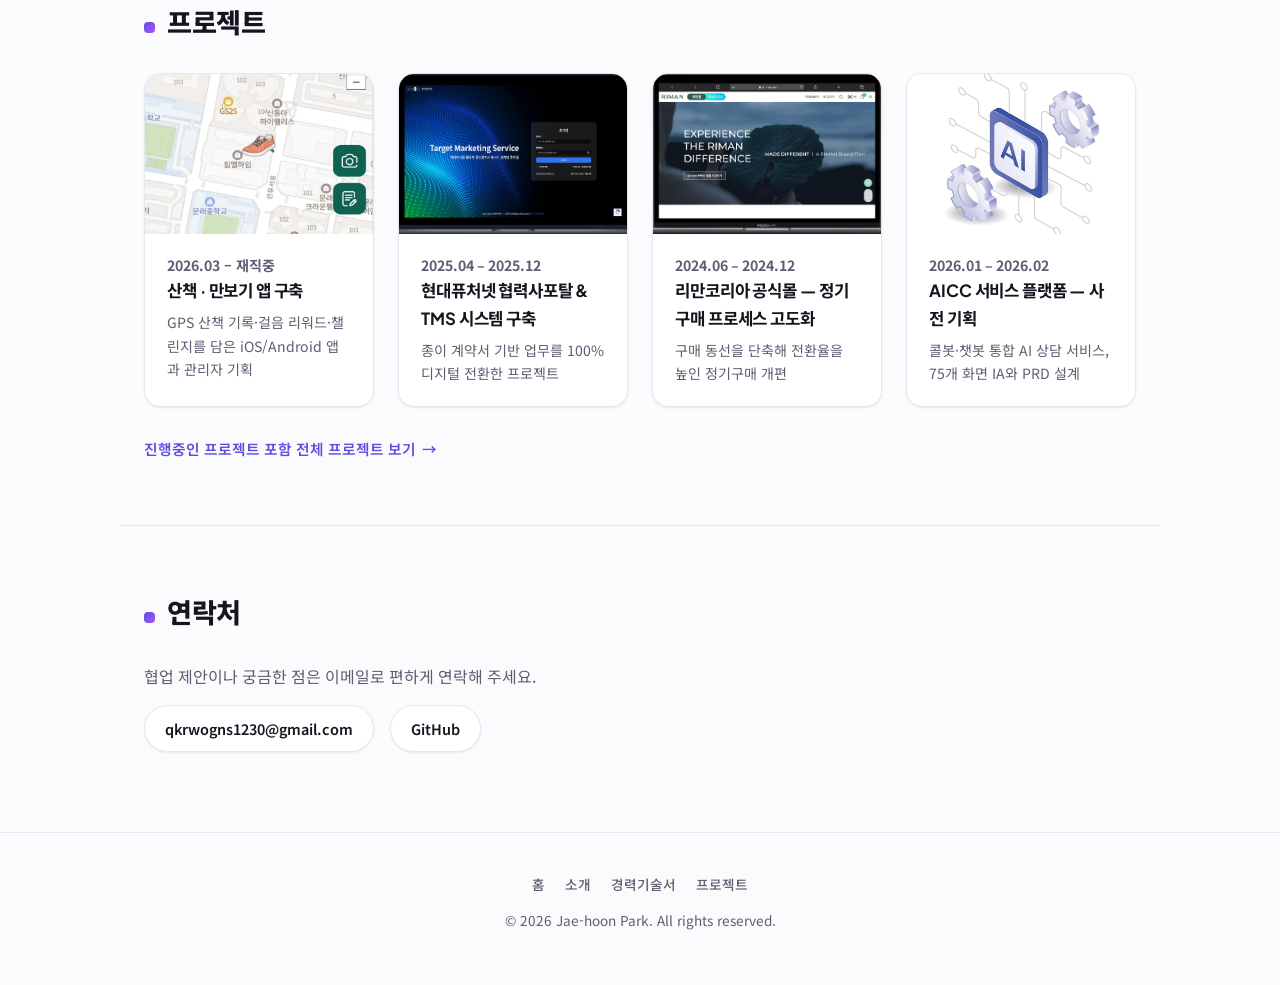
==== commit d296dcfd: "Add current walking/pedometer app case study; fix mobile overflow Fills the in-progress project slot" ====
--- a/index.html
+++ b/index.html
@@ -86,6 +86,16 @@
     <section class="section container reveal">
       <h2 class="section-title">프로젝트</h2>
       <div class="home-preview-grid">
+        <a class="preview-card" href="projects.html#project-current">
+          <div class="preview-card-media">
+            <img src="assets/img/current-walk.jpg" alt="산책·만보기 앱 — 산책하기 화면" loading="lazy" />
+          </div>
+          <div class="preview-card-body">
+            <p class="preview-card-tag">2026.03 – 재직중</p>
+            <h3>산책 · 만보기 앱 구축</h3>
+            <p>GPS 산책 기록·걸음 리워드·챌린지를 담은 iOS/Android 앱과 관리자 기획</p>
+          </div>
+        </a>
         <a class="preview-card" href="projects.html#project-hyundai">
           <div class="preview-card-media">
             <img src="assets/img/project1-portal.jpg" alt="현대퓨처넷 협력사포탈" loading="lazy" />
--- a/assets/css/style.css
+++ b/assets/css/style.css
@@ -683,6 +683,7 @@
 
 .detail-gallery img {
   width: 100%;
+  height: auto;
   border: 1px solid var(--color-border);
   display: block;
   transition: transform 0.4s var(--ease-out);
@@ -690,6 +691,41 @@
 
 .detail-gallery a:hover img {
   transform: scale(1.03);
+}
+
+.phone-strip {
+  display: grid;
+  grid-template-columns: repeat(4, 1fr);
+  gap: 1rem;
+  padding: 1.5rem;
+  background: var(--color-bg-alt);
+}
+
+.phone-strip img,
+.phone-gallery img {
+  display: block;
+  width: 100%;
+  height: auto;
+  border-radius: 14px;
+  border: 1px solid var(--color-border);
+  box-shadow: var(--shadow-md);
+  background: #fff;
+}
+
+.phone-gallery {
+  display: grid;
+  grid-template-columns: repeat(auto-fill, minmax(140px, 1fr));
+  gap: 0.9rem;
+  margin-bottom: 1rem;
+}
+
+.phone-gallery a {
+  display: block;
+  transition: transform 0.25s var(--ease-out);
+}
+
+.phone-gallery a:hover {
+  transform: translateY(-3px);
 }
 
 .detail-list {
@@ -986,7 +1022,7 @@
 
 .home-preview-grid {
   display: grid;
-  grid-template-columns: repeat(auto-fit, minmax(260px, 1fr));
+  grid-template-columns: repeat(auto-fit, minmax(220px, 1fr));
   gap: 1.5rem;
   margin-bottom: 1.75rem;
 }
@@ -1175,4 +1211,25 @@
     flex-direction: column;
     gap: 0.2rem;
   }
-}
+
+  .ph-meta,
+  .career-period,
+  .mini-career-item span {
+    white-space: normal;
+  }
+
+  .ph-head strong,
+  .career-head h3,
+  .mini-career-item strong {
+    overflow-wrap: anywhere;
+  }
+
+  .phone-strip {
+    grid-template-columns: repeat(2, 1fr);
+    padding: 1rem;
+  }
+
+  .phone-strip img:nth-child(n + 3) {
+    display: none;
+  }
+}
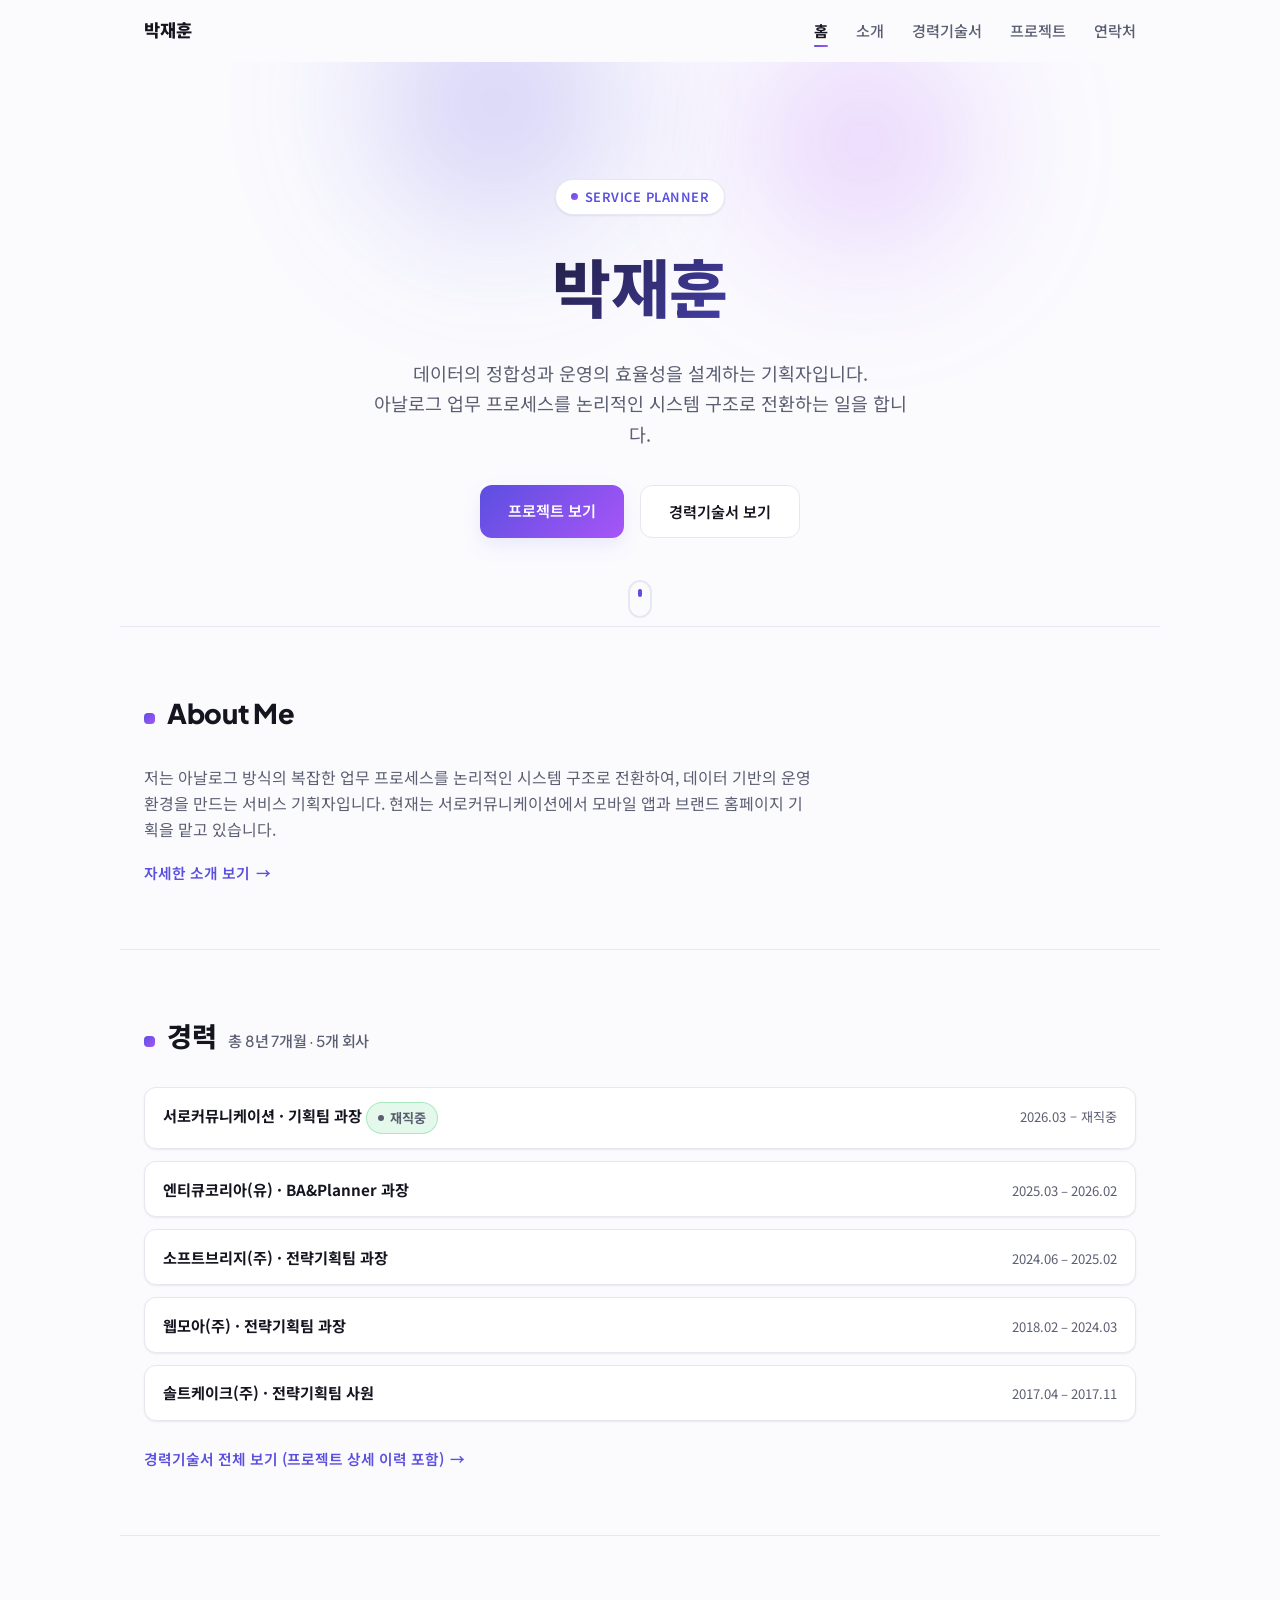
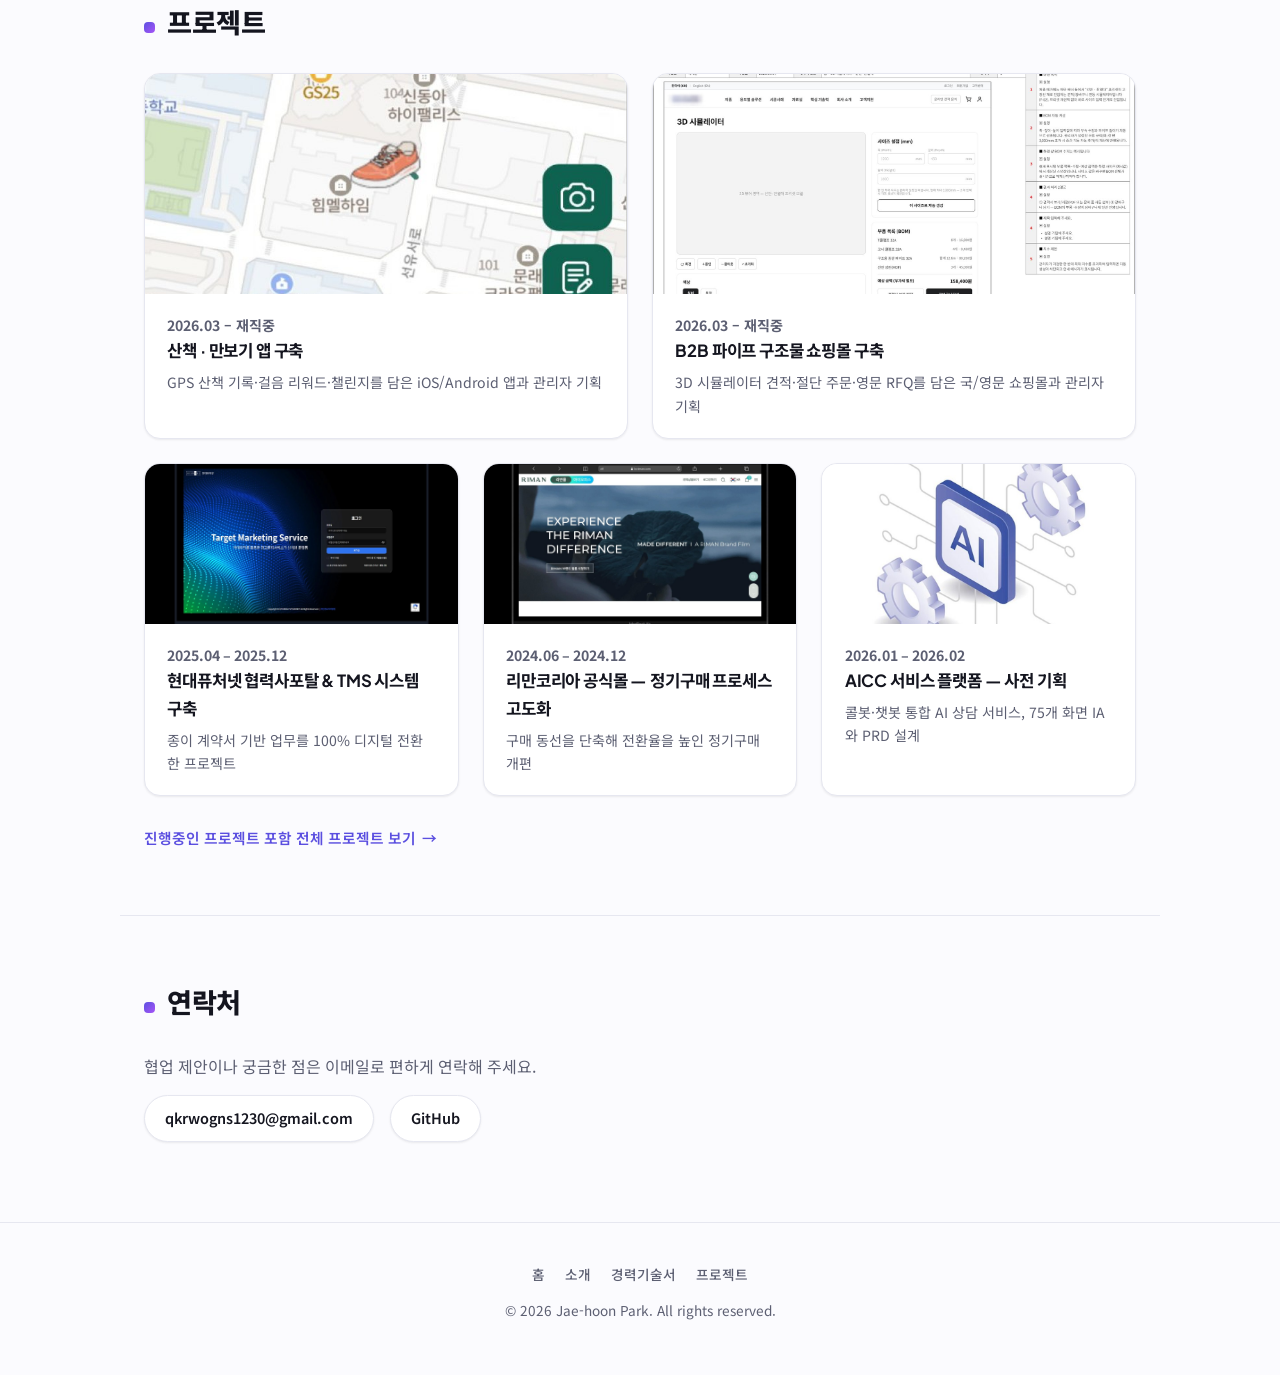
==== commit 5e8b6bda: "Add B2B pipe-structure mall case study to in-progress projects - New #project-current-mall article: " ====
--- a/index.html
+++ b/index.html
@@ -96,6 +96,16 @@
             <p>GPS 산책 기록·걸음 리워드·챌린지를 담은 iOS/Android 앱과 관리자 기획</p>
           </div>
         </a>
+        <a class="preview-card" href="projects.html#project-current-mall">
+          <div class="preview-card-media">
+            <img src="assets/img/current2-simulator.jpg" alt="B2B 쇼핑몰 — 3D 시뮬레이터 견적 화면" loading="lazy" />
+          </div>
+          <div class="preview-card-body">
+            <p class="preview-card-tag">2026.03 – 재직중</p>
+            <h3>B2B 파이프 구조물 쇼핑몰 구축</h3>
+            <p>3D 시뮬레이터 견적·절단 주문·영문 RFQ를 담은 국/영문 쇼핑몰과 관리자 기획</p>
+          </div>
+        </a>
         <a class="preview-card" href="projects.html#project-hyundai">
           <div class="preview-card-media">
             <img src="assets/img/project1-portal.jpg" alt="현대퓨처넷 협력사포탈" loading="lazy" />
--- a/assets/css/style.css
+++ b/assets/css/style.css
@@ -567,6 +567,10 @@
   transition: transform 0.5s var(--ease-out);
 }
 
+.case-media--top img {
+  object-position: top left;
+}
+
 .case-study:hover .case-media img {
   transform: scale(1.04);
 }
@@ -1027,6 +1031,14 @@
   margin-bottom: 1.75rem;
 }
 
+/* 진행중 2개는 넓게, 완료 3개는 아래 줄로 */
+@media (min-width: 900px) {
+  .home-preview-grid { grid-template-columns: repeat(6, 1fr); }
+  .home-preview-grid .preview-card { grid-column: span 2; }
+  .home-preview-grid .preview-card:nth-child(-n + 2) { grid-column: span 3; }
+  .home-preview-grid .preview-card:nth-child(-n + 2) .preview-card-media { height: 220px; }
+}
+
 .preview-card {
   display: block;
   background: var(--color-surface);
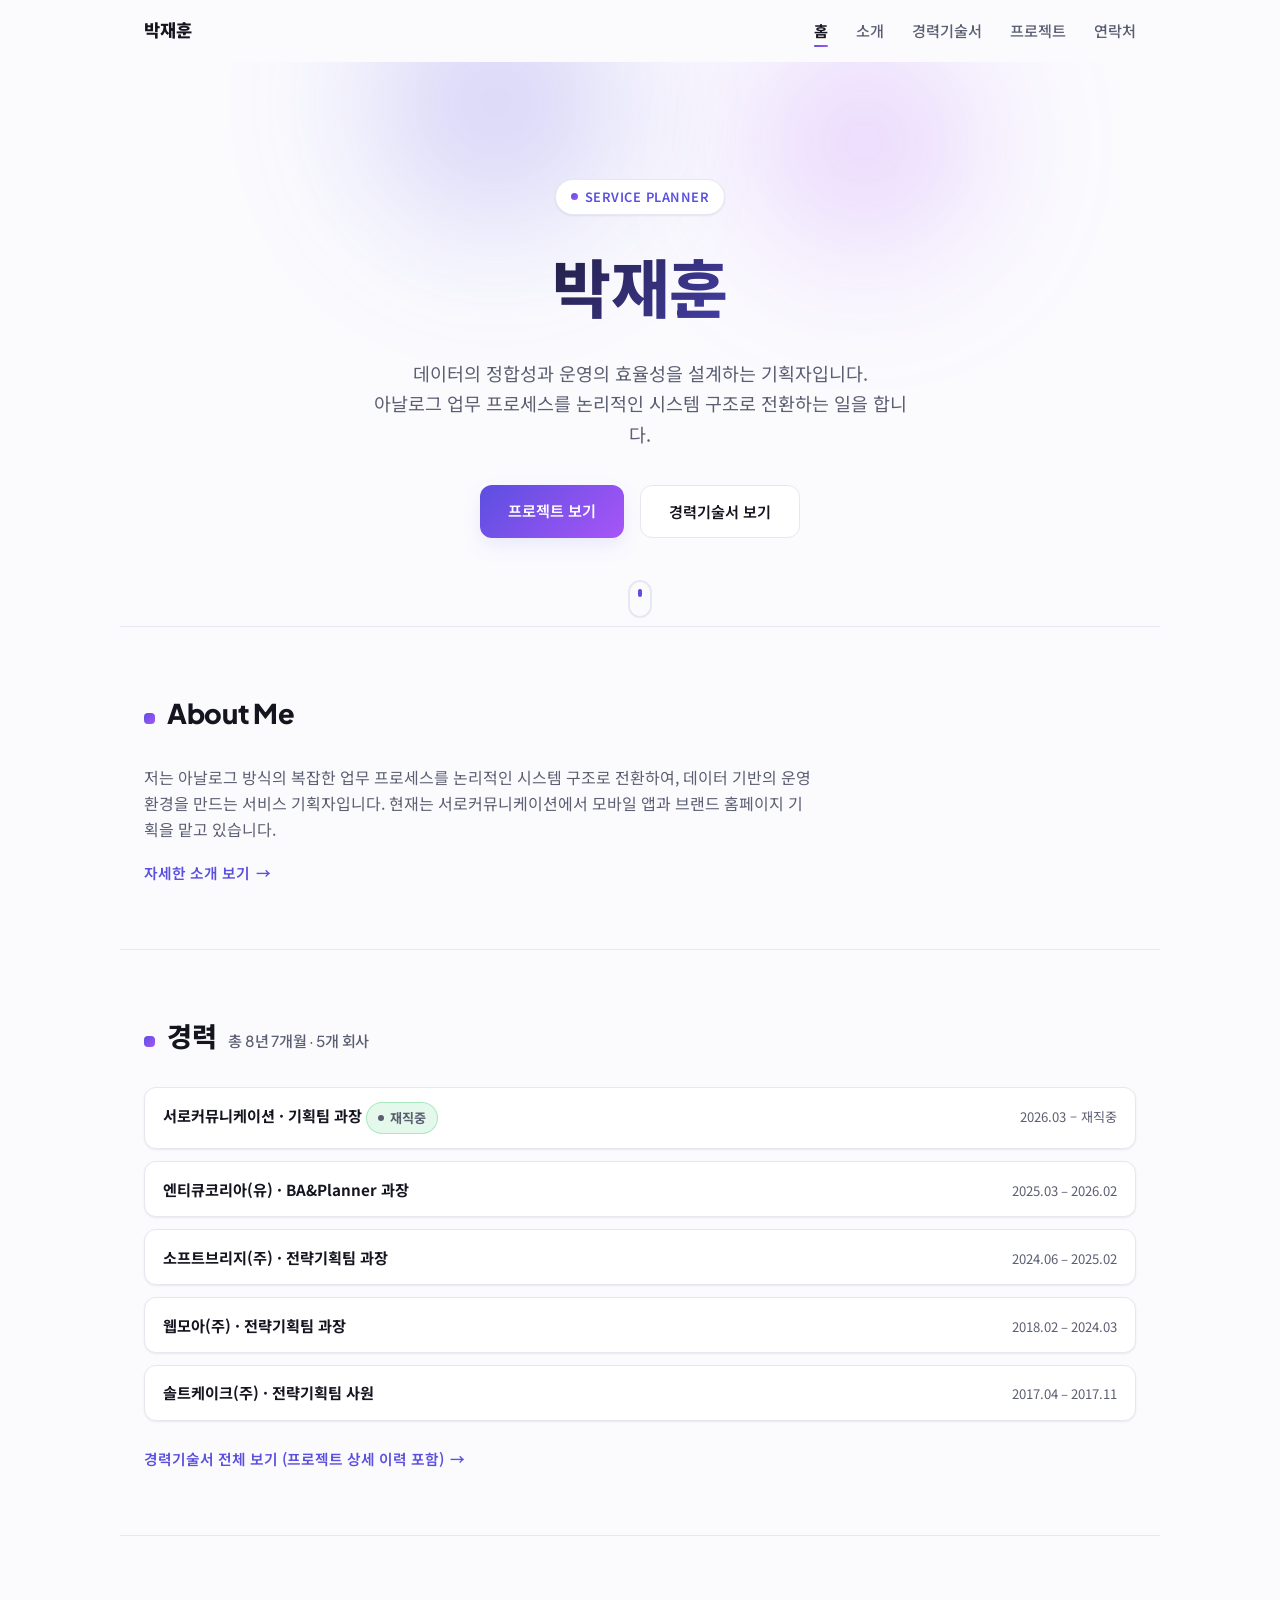
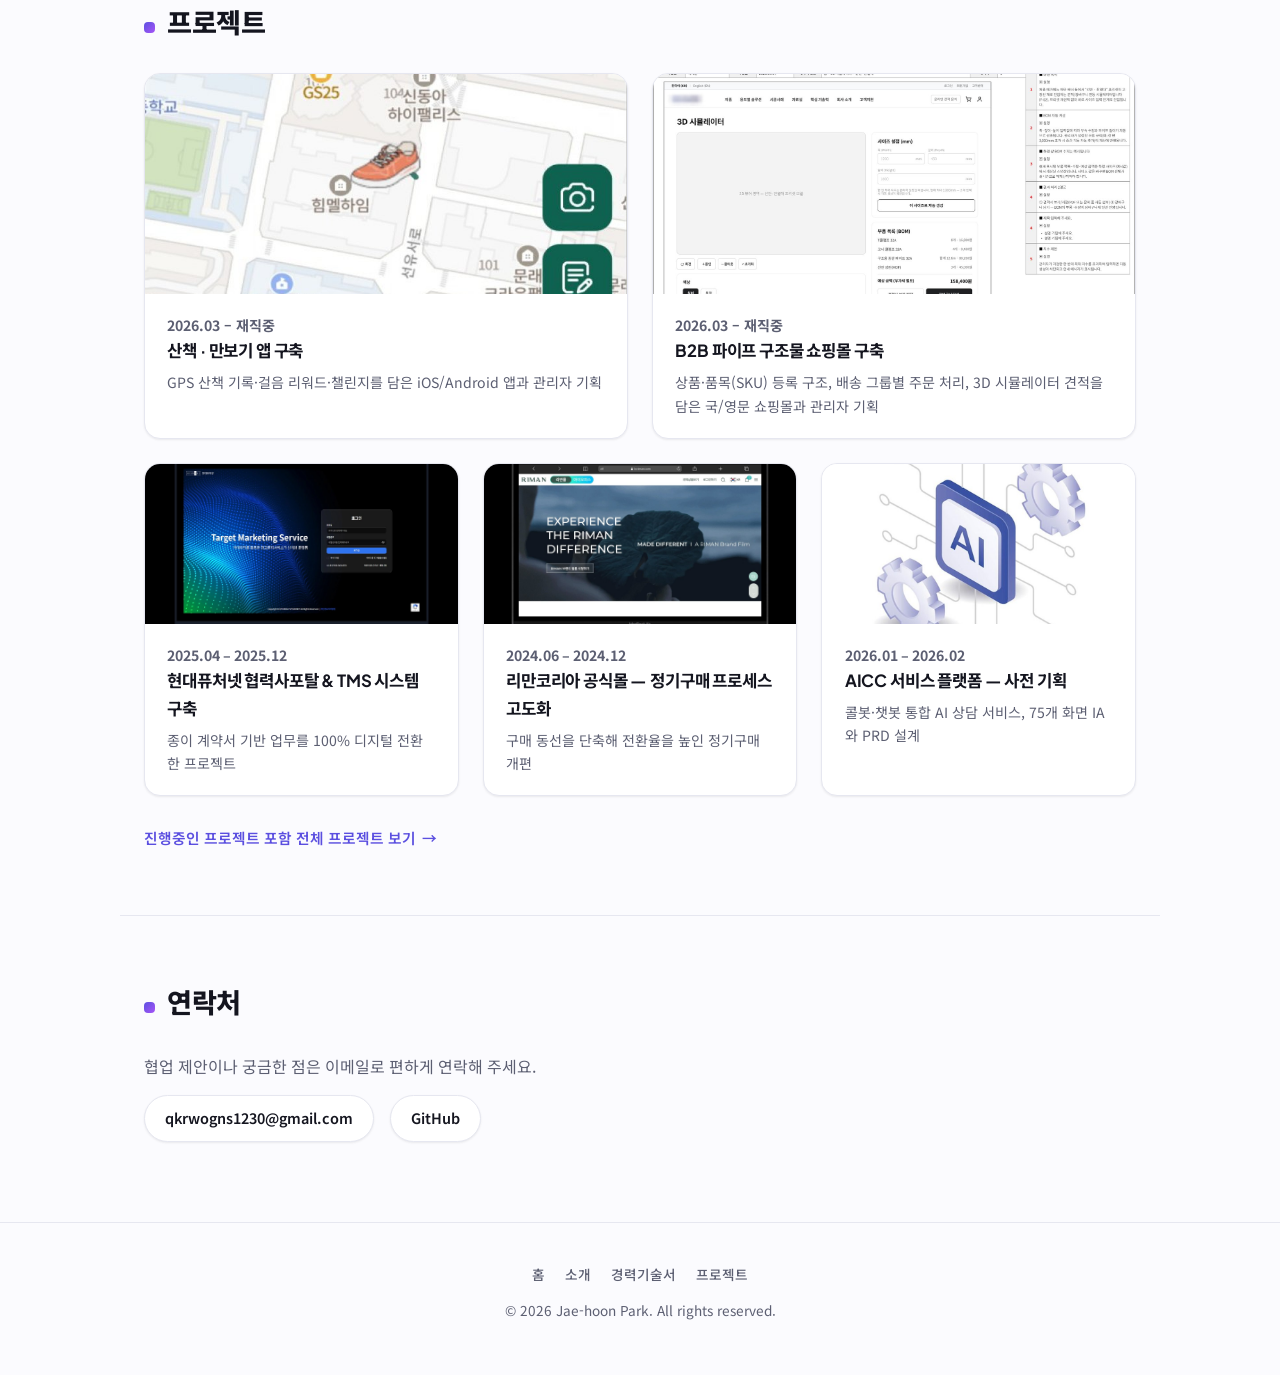
==== commit 6d7ddc5b: "Highlight product registration and order detail in B2B mall case study - Two always-visible spotligh" ====
--- a/index.html
+++ b/index.html
@@ -103,7 +103,7 @@
           <div class="preview-card-body">
             <p class="preview-card-tag">2026.03 – 재직중</p>
             <h3>B2B 파이프 구조물 쇼핑몰 구축</h3>
-            <p>3D 시뮬레이터 견적·절단 주문·영문 RFQ를 담은 국/영문 쇼핑몰과 관리자 기획</p>
+            <p>상품·품목(SKU) 등록 구조, 배송 그룹별 주문 처리, 3D 시뮬레이터 견적을 담은 국/영문 쇼핑몰과 관리자 기획</p>
           </div>
         </a>
         <a class="preview-card" href="projects.html#project-hyundai">
--- a/assets/css/style.css
+++ b/assets/css/style.css
@@ -571,6 +571,92 @@
   object-position: top left;
 }
 
+/* 핵심 설계 스포트라이트 (이미지 + 설명 2단) */
+.spotlight {
+  display: grid;
+  gap: 1.25rem;
+  margin: 1.75rem 0 1.5rem;
+}
+
+.spotlight-item {
+  display: grid;
+  grid-template-columns: minmax(0, 1fr) minmax(0, 1.15fr);
+  gap: 1.5rem;
+  align-items: start;
+  padding: 1.25rem;
+  border: 1px solid var(--color-border);
+  border-radius: 16px;
+  background: var(--color-bg-alt);
+}
+
+.spotlight-item:nth-child(even) .spotlight-media {
+  order: 2;
+}
+
+.spotlight-media {
+  position: relative;
+  display: block;
+  max-height: 440px;
+  overflow: hidden;
+  border-radius: 12px;
+  border: 1px solid var(--color-border);
+  background: #fff;
+  box-shadow: var(--shadow-md);
+  transition: transform 0.25s var(--ease-out);
+}
+
+.spotlight-media:hover {
+  transform: translateY(-3px);
+}
+
+.spotlight-media::after {
+  content: "클릭해서 전체 화면 보기";
+  position: absolute;
+  left: 0;
+  right: 0;
+  bottom: 0;
+  padding: 2.5rem 0 0.7rem;
+  text-align: center;
+  font-size: 0.78rem;
+  font-weight: 600;
+  color: #33344a;
+  background: linear-gradient(to bottom, rgba(255, 255, 255, 0), #fff 70%);
+}
+
+.spotlight-media img {
+  display: block;
+  width: 100%;
+  height: auto;
+}
+
+.spotlight-label {
+  margin: 0 0 0.35rem;
+  font-size: 0.78rem;
+  font-weight: 700;
+  letter-spacing: 0.06em;
+  color: var(--color-accent);
+}
+
+.spotlight-text h4 {
+  margin: 0 0 0.85rem;
+  font-size: 1.12rem;
+}
+
+@media (max-width: 800px) {
+  .spotlight-item {
+    grid-template-columns: 1fr;
+    padding: 1rem;
+  }
+
+  .spotlight-item:nth-child(even) .spotlight-media {
+    order: 0;
+  }
+
+  .spotlight-media {
+    max-height: 320px;
+  }
+}
+
 .case-study:hover .case-media img {
   transform: scale(1.04);
 }
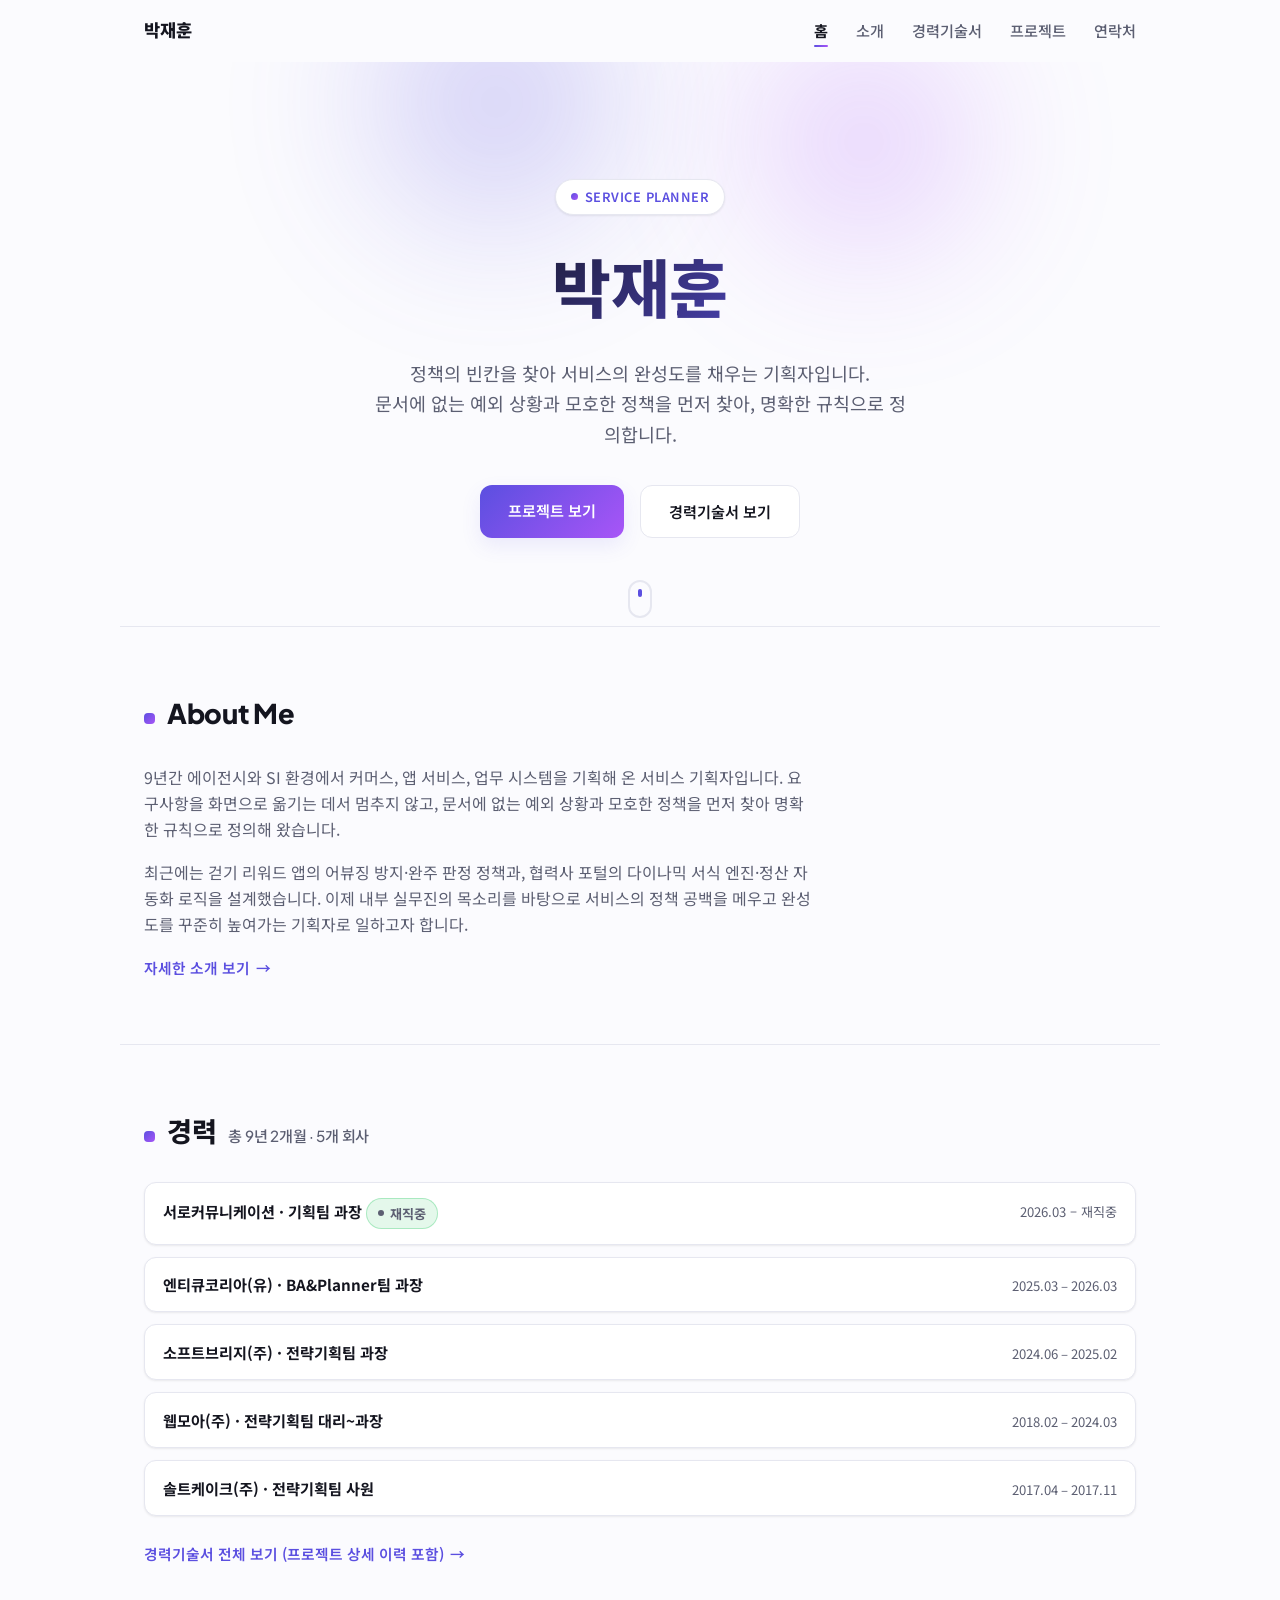
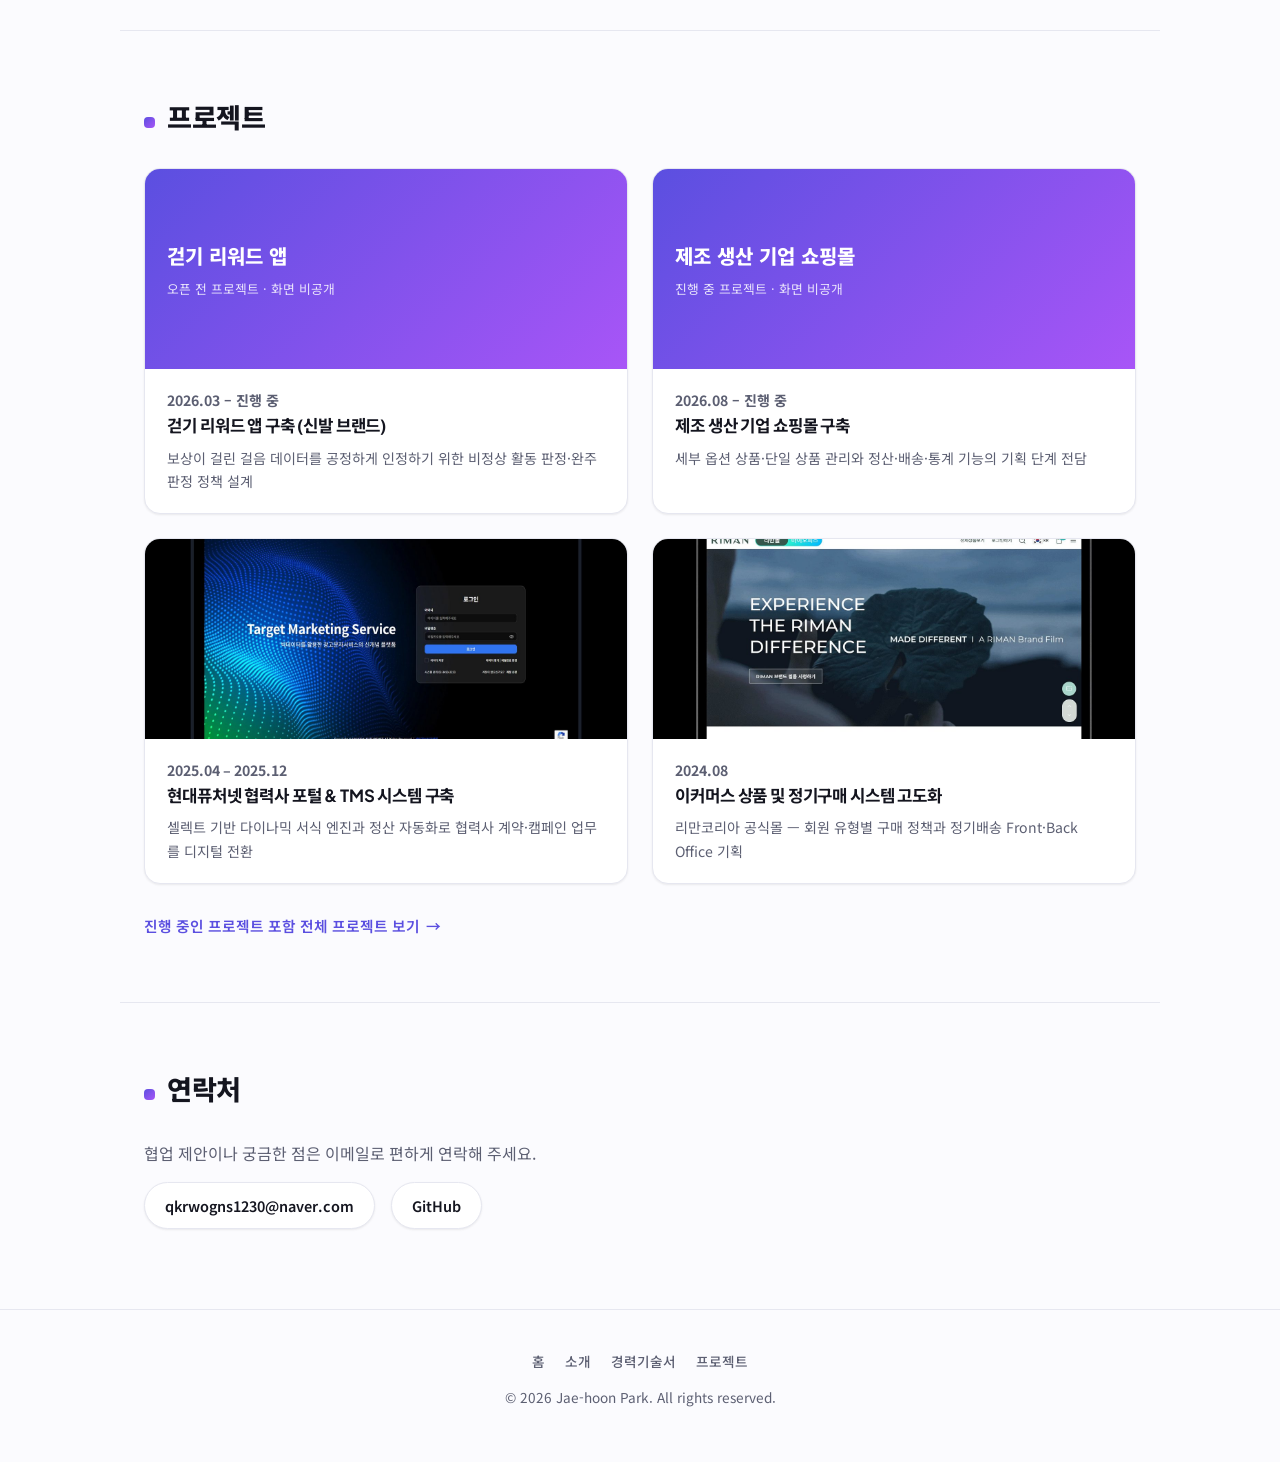
==== commit c48e28fe: "Align portfolio with updated resume brief - New positioning: service planner who fills policy gaps; " ====
--- a/index.html
+++ b/index.html
@@ -3,8 +3,14 @@
 <head>
   <meta charset="UTF-8" />
   <meta name="viewport" content="width=device-width, initial-scale=1.0" />
-  <title>박재훈 | Service Planner Portfolio</title>
-  <meta name="description" content="비즈니스 정합성과 운영 자동화를 설계하는 서비스 기획자, 박재훈의 포트폴리오입니다." />
+  <title>박재훈 | 서비스 기획자 포트폴리오</title>
+  <meta name="description" content="정책의 빈칸을 찾아 서비스의 완성도를 채우는 서비스 기획자, 박재훈의 포트폴리오입니다." />
+  <meta property="og:type" content="website" />
+  <meta property="og:locale" content="ko_KR" />
+  <meta property="og:site_name" content="박재훈 포트폴리오" />
+  <meta property="og:title" content="박재훈 | 서비스 기획자 포트폴리오" />
+  <meta property="og:description" content="정책의 빈칸을 찾아 서비스의 완성도를 채우는 서비스 기획자, 박재훈의 포트폴리오입니다." />
+  <meta property="og:url" content="https://jae-hoon-park.github.io/Jae-hoon-Park/" />
   <link rel="preconnect" href="https://fonts.googleapis.com" />
   <link rel="preconnect" href="https://fonts.gstatic.com" crossorigin />
   <link href="https://fonts.googleapis.com/css2?family=Plus+Jakarta+Sans:wght@400;500;600;700;800&family=Noto+Sans+KR:wght@400;500;700&display=swap" rel="stylesheet" />
@@ -36,8 +42,8 @@
       <p class="eyebrow"><span class="eyebrow-dot"></span>Service Planner</p>
       <h1 class="hero-name">박재훈</h1>
       <p class="hero-subtitle">
-        데이터의 정합성과 운영의 효율성을 설계하는 기획자입니다.<br />
-        아날로그 업무 프로세스를 논리적인 시스템 구조로 전환하는 일을 합니다.
+        정책의 빈칸을 찾아 서비스의 완성도를 채우는 기획자입니다.<br />
+        문서에 없는 예외 상황과 모호한 정책을 먼저 찾아, 명확한 규칙으로 정의합니다.
       </p>
       <div class="hero-actions">
         <a class="btn btn-primary" href="projects.html">프로젝트 보기</a>
@@ -49,30 +55,35 @@
     <section id="intro" class="section container reveal">
       <h2 class="section-title">About Me</h2>
       <p class="section-text">
-        저는 아날로그 방식의 복잡한 업무 프로세스를 논리적인 시스템 구조로 전환하여,
-        데이터 기반의 운영 환경을 만드는 서비스 기획자입니다. 현재는 서로커뮤니케이션에서
-        모바일 앱과 브랜드 홈페이지 기획을 맡고 있습니다.
+        9년간 에이전시와 SI 환경에서 커머스, 앱 서비스, 업무 시스템을 기획해 온 서비스 기획자입니다.
+        요구사항을 화면으로 옮기는 데서 멈추지 않고, 문서에 없는 예외 상황과 모호한 정책을 먼저 찾아
+        명확한 규칙으로 정의해 왔습니다.
+      </p>
+      <p class="section-text">
+        최근에는 걷기 리워드 앱의 어뷰징 방지·완주 판정 정책과, 협력사 포털의 다이나믹 서식 엔진·정산
+        자동화 로직을 설계했습니다. 이제 내부 실무진의 목소리를 바탕으로 서비스의 정책 공백을 메우고
+        완성도를 꾸준히 높여가는 기획자로 일하고자 합니다.
       </p>
       <a class="link-arrow" href="about.html">자세한 소개 보기</a>
     </section>
 
     <section class="section container reveal">
-      <h2 class="section-title">경력 <span class="section-subtitle">총 8년 7개월 · 5개 회사</span></h2>
+      <h2 class="section-title">경력 <span class="section-subtitle">총 9년 2개월 · 5개 회사</span></h2>
       <ul class="mini-career-list">
         <li class="mini-career-item">
           <strong>서로커뮤니케이션 · 기획팀 과장 <span class="badge-live">재직중</span></strong>
           <span>2026.03 – 재직중</span>
         </li>
         <li class="mini-career-item">
-          <strong>엔티큐코리아(유) · BA&amp;Planner 과장</strong>
-          <span>2025.03 – 2026.02</span>
+          <strong>엔티큐코리아(유) · BA&amp;Planner팀 과장</strong>
+          <span>2025.03 – 2026.03</span>
         </li>
         <li class="mini-career-item">
           <strong>소프트브리지(주) · 전략기획팀 과장</strong>
           <span>2024.06 – 2025.02</span>
         </li>
         <li class="mini-career-item">
-          <strong>웹모아(주) · 전략기획팀 과장</strong>
+          <strong>웹모아(주) · 전략기획팀 대리~과장</strong>
           <span>2018.02 – 2024.03</span>
         </li>
         <li class="mini-career-item">
@@ -87,33 +98,35 @@
       <h2 class="section-title">프로젝트</h2>
       <div class="home-preview-grid">
         <a class="preview-card" href="projects.html#project-current">
-          <div class="preview-card-media">
-            <img src="assets/img/current-walk.jpg" alt="산책·만보기 앱 — 산책하기 화면" loading="lazy" />
+          <div class="preview-card-media is-private">
+            <strong>걷기 리워드 앱</strong>
+            <span>오픈 전 프로젝트 · 화면 비공개</span>
           </div>
           <div class="preview-card-body">
-            <p class="preview-card-tag">2026.03 – 재직중</p>
-            <h3>산책 · 만보기 앱 구축</h3>
-            <p>GPS 산책 기록·걸음 리워드·챌린지를 담은 iOS/Android 앱과 관리자 기획</p>
+            <p class="preview-card-tag">2026.03 – 진행 중</p>
+            <h3>걷기 리워드 앱 구축 (신발 브랜드)</h3>
+            <p>보상이 걸린 걸음 데이터를 공정하게 인정하기 위한 비정상 활동 판정·완주 판정 정책 설계</p>
           </div>
         </a>
         <a class="preview-card" href="projects.html#project-current-mall">
-          <div class="preview-card-media">
-            <img src="assets/img/current2-simulator.jpg" alt="B2B 쇼핑몰 — 3D 시뮬레이터 견적 화면" loading="lazy" />
+          <div class="preview-card-media is-private">
+            <strong>제조 생산 기업 쇼핑몰</strong>
+            <span>진행 중 프로젝트 · 화면 비공개</span>
           </div>
           <div class="preview-card-body">
-            <p class="preview-card-tag">2026.03 – 재직중</p>
-            <h3>B2B 파이프 구조물 쇼핑몰 구축</h3>
-            <p>상품·품목(SKU) 등록 구조, 배송 그룹별 주문 처리, 3D 시뮬레이터 견적을 담은 국/영문 쇼핑몰과 관리자 기획</p>
+            <p class="preview-card-tag">2026.08 – 진행 중</p>
+            <h3>제조 생산 기업 쇼핑몰 구축</h3>
+            <p>세부 옵션 상품·단일 상품 관리와 정산·배송·통계 기능의 기획 단계 전담</p>
           </div>
         </a>
         <a class="preview-card" href="projects.html#project-hyundai">
           <div class="preview-card-media">
-            <img src="assets/img/project1-portal.jpg" alt="현대퓨처넷 협력사포탈" loading="lazy" />
+            <img src="assets/img/project1-portal.jpg" alt="현대퓨처넷 협력사 포털" loading="lazy" />
           </div>
           <div class="preview-card-body">
             <p class="preview-card-tag">2025.04 – 2025.12</p>
-            <h3>현대퓨처넷 협력사포탈 &amp; TMS 시스템 구축</h3>
-            <p>종이 계약서 기반 업무를 100% 디지털 전환한 프로젝트</p>
+            <h3>현대퓨처넷 협력사 포털 &amp; TMS 시스템 구축</h3>
+            <p>셀렉트 기반 다이나믹 서식 엔진과 정산 자동화로 협력사 계약·캠페인 업무를 디지털 전환</p>
           </div>
         </a>
         <a class="preview-card" href="projects.html#project-riman">
@@ -121,30 +134,20 @@
             <img src="assets/img/project2-riman.jpg" alt="리만코리아 공식몰" loading="lazy" />
           </div>
           <div class="preview-card-body">
-            <p class="preview-card-tag">2024.06 – 2024.12</p>
-            <h3>리만코리아 공식몰 — 정기구매 프로세스 고도화</h3>
-            <p>구매 동선을 단축해 전환율을 높인 정기구매 개편</p>
-          </div>
-        </a>
-        <a class="preview-card" href="projects.html#project-aicc">
-          <div class="preview-card-media">
-            <img src="assets/img/project3-aicc.jpg" alt="AICC 서비스 플랫폼" loading="lazy" />
-          </div>
-          <div class="preview-card-body">
-            <p class="preview-card-tag">2026.01 – 2026.02</p>
-            <h3>AICC 서비스 플랫폼 — 사전 기획</h3>
-            <p>콜봇·챗봇 통합 AI 상담 서비스, 75개 화면 IA와 PRD 설계</p>
+            <p class="preview-card-tag">2024.08</p>
+            <h3>이커머스 상품 및 정기구매 시스템 고도화</h3>
+            <p>리만코리아 공식몰 — 회원 유형별 구매 정책과 정기배송 Front·Back Office 기획</p>
           </div>
         </a>
       </div>
-      <a class="link-arrow" href="projects.html">진행중인 프로젝트 포함 전체 프로젝트 보기</a>
+      <a class="link-arrow" href="projects.html">진행 중인 프로젝트 포함 전체 프로젝트 보기</a>
     </section>
 
     <section id="contact" class="section container reveal">
       <h2 class="section-title">연락처</h2>
       <p class="section-text">협업 제안이나 궁금한 점은 이메일로 편하게 연락해 주세요.</p>
       <ul class="contact-list stagger">
-        <li><a href="mailto:qkrwogns1230@gmail.com">qkrwogns1230@gmail.com</a></li>
+        <li><a href="mailto:qkrwogns1230@naver.com">qkrwogns1230@naver.com</a></li>
         <li><a href="https://github.com/Jae-hoon-Park" target="_blank" rel="noopener">GitHub</a></li>
       </ul>
     </section>
--- a/assets/css/style.css
+++ b/assets/css/style.css
@@ -567,93 +567,85 @@
   transition: transform 0.5s var(--ease-out);
 }
 
-.case-media--top img {
-  object-position: top left;
-}
-
-/* 핵심 설계 스포트라이트 (이미지 + 설명 2단) */
-.spotlight {
+
+/* 화면 썸네일 그리드 — 비율이 다른 설계서도 같은 크기 타일로 정렬 */
+.screen-grid {
   display: grid;
-  gap: 1.25rem;
-  margin: 1.75rem 0 1.5rem;
-}
-
-.spotlight-item {
-  display: grid;
-  grid-template-columns: minmax(0, 1fr) minmax(0, 1.15fr);
-  gap: 1.5rem;
-  align-items: start;
-  padding: 1.25rem;
+  grid-template-columns: repeat(auto-fill, minmax(210px, 1fr));
+  gap: 1rem;
+  margin-bottom: 1.1rem;
+}
+
+.screen-tile {
+  display: flex;
+  flex-direction: column;
   border: 1px solid var(--color-border);
-  border-radius: 16px;
-  background: var(--color-bg-alt);
-}
-
-.spotlight-item:nth-child(even) .spotlight-media {
-  order: 2;
-}
-
-.spotlight-media {
-  position: relative;
+  border-radius: 12px;
+  overflow: hidden;
+  background: var(--color-surface);
+  box-shadow: var(--shadow-sm);
+  transition: transform 0.25s var(--ease-out), box-shadow 0.25s var(--ease-out);
+}
+
+.screen-tile:hover {
+  transform: translateY(-3px);
+  box-shadow: var(--shadow-md);
+}
+
+.screen-thumb {
   display: block;
-  max-height: 440px;
+  aspect-ratio: 4 / 3;
   overflow: hidden;
-  border-radius: 12px;
-  border: 1px solid var(--color-border);
   background: #fff;
-  box-shadow: var(--shadow-md);
-  transition: transform 0.25s var(--ease-out);
-}
-
-.spotlight-media:hover {
-  transform: translateY(-3px);
-}
-
-.spotlight-media::after {
-  content: "클릭해서 전체 화면 보기";
-  position: absolute;
-  left: 0;
-  right: 0;
-  bottom: 0;
-  padding: 2.5rem 0 0.7rem;
-  text-align: center;
-  font-size: 0.78rem;
-  font-weight: 600;
-  color: #33344a;
-  background: linear-gradient(to bottom, rgba(255, 255, 255, 0), #fff 70%);
-}
-
-.spotlight-media img {
+  border-bottom: 1px solid var(--color-border);
+}
+
+.screen-thumb img {
   display: block;
   width: 100%;
-  height: auto;
-}
-
-.spotlight-label {
-  margin: 0 0 0.35rem;
-  font-size: 0.78rem;
-  font-weight: 700;
-  letter-spacing: 0.06em;
-  color: var(--color-accent);
-}
-
-.spotlight-text h4 {
-  margin: 0 0 0.85rem;
-  font-size: 1.12rem;
-}
-
-@media (max-width: 800px) {
-  .spotlight-item {
+  height: 100%;
+  object-fit: cover;
+  object-position: top left;
+}
+
+.screen-cap {
+  display: block;
+  padding: 0.6rem 0.8rem;
+  font-size: 0.86rem;
+  font-weight: 600;
+  color: var(--color-text);
+}
+
+.screen-grid--three {
+  grid-template-columns: repeat(auto-fill, minmax(250px, 1fr));
+}
+
+.screen-grid--wide {
+  grid-template-columns: repeat(auto-fill, minmax(340px, 1fr));
+}
+
+.screen-grid--wide .screen-thumb {
+  aspect-ratio: 16 / 9;
+}
+
+.screen-grid--wide .screen-thumb img {
+  object-position: center;
+}
+
+@media (max-width: 640px) {
+  .screen-grid,
+  .screen-grid--three {
+    grid-template-columns: repeat(2, minmax(0, 1fr));
+    gap: 0.7rem;
+  }
+
+  .screen-grid--wide {
     grid-template-columns: 1fr;
-    padding: 1rem;
-  }
-
-  .spotlight-item:nth-child(even) .spotlight-media {
-    order: 0;
-  }
-
-  .spotlight-media {
-    max-height: 320px;
+  }
+
+  .screen-cap {
+    padding: 0.5rem 0.6rem;
+    font-size: 0.8rem;
   }
 }
 
@@ -783,40 +775,10 @@
   transform: scale(1.03);
 }
 
-.phone-strip {
-  display: grid;
-  grid-template-columns: repeat(4, 1fr);
-  gap: 1rem;
-  padding: 1.5rem;
-  background: var(--color-bg-alt);
-}
-
-.phone-strip img,
-.phone-gallery img {
-  display: block;
-  width: 100%;
-  height: auto;
-  border-radius: 14px;
-  border: 1px solid var(--color-border);
-  box-shadow: var(--shadow-md);
-  background: #fff;
-}
-
-.phone-gallery {
-  display: grid;
-  grid-template-columns: repeat(auto-fill, minmax(140px, 1fr));
-  gap: 0.9rem;
-  margin-bottom: 1rem;
-}
-
-.phone-gallery a {
-  display: block;
-  transition: transform 0.25s var(--ease-out);
-}
-
-.phone-gallery a:hover {
-  transform: translateY(-3px);
-}
+
+
+
+
 
 .detail-list {
   margin: 0;
@@ -1117,12 +1079,10 @@
   margin-bottom: 1.75rem;
 }
 
-/* 진행중 2개는 넓게, 완료 3개는 아래 줄로 */
+/* 진행중 2개 + 완료 2개를 2열로 */
 @media (min-width: 900px) {
-  .home-preview-grid { grid-template-columns: repeat(6, 1fr); }
-  .home-preview-grid .preview-card { grid-column: span 2; }
-  .home-preview-grid .preview-card:nth-child(-n + 2) { grid-column: span 3; }
-  .home-preview-grid .preview-card:nth-child(-n + 2) .preview-card-media { height: 220px; }
+  .home-preview-grid { grid-template-columns: repeat(2, 1fr); }
+  .home-preview-grid .preview-card-media { height: 200px; }
 }
 
 .preview-card {
@@ -1322,12 +1282,139 @@
     overflow-wrap: anywhere;
   }
 
-  .phone-strip {
-    grid-template-columns: repeat(2, 1fr);
-    padding: 1rem;
-  }
-
-  .phone-strip img:nth-child(n + 3) {
-    display: none;
-  }
-}
+
+}
+
+/* ---------- 비공개(오픈 전) 프로젝트 ---------- */
+
+.preview-card-media.is-private {
+  display: flex;
+  flex-direction: column;
+  justify-content: center;
+  align-items: flex-start;
+  gap: 0.35rem;
+  padding: 1.25rem 1.4rem;
+  background: linear-gradient(135deg, var(--color-accent), var(--color-accent-2));
+  color: #fff;
+}
+
+.preview-card-media.is-private strong {
+  font-size: 1.25rem;
+  font-weight: 800;
+}
+
+.preview-card-media.is-private span {
+  font-size: 0.8rem;
+  opacity: 0.85;
+}
+
+.case-private {
+  display: flex;
+  flex-wrap: wrap;
+  align-items: center;
+  gap: 0.4rem 0.75rem;
+  padding: 0.9rem 1.75rem;
+  background: var(--color-accent-soft);
+  border-bottom: 1px solid var(--color-border);
+  color: var(--color-text-muted);
+  font-size: 0.85rem;
+}
+
+.case-private strong {
+  color: var(--color-accent);
+}
+
+.case-body h4 {
+  margin: 1.25rem 0 0.6rem;
+  font-size: 1rem;
+  font-weight: 700;
+}
+
+/* ---------- 프로젝트 이력: 개요 / 주요 업무 / 성과 ---------- */
+
+.ph-block {
+  margin-top: 0.7rem;
+}
+
+.ph-label {
+  display: block;
+  margin-bottom: 0.2rem;
+  font-size: 0.75rem;
+  font-weight: 700;
+  letter-spacing: 0.02em;
+  color: var(--color-accent);
+}
+
+.ph-tasks {
+  margin: 0;
+  padding-left: 1.15rem;
+  display: flex;
+  flex-direction: column;
+  gap: 0.25rem;
+  color: var(--color-text-muted);
+  font-size: 0.92rem;
+}
+
+/* ---------- 소개 페이지 ---------- */
+
+.story-block {
+  max-width: 46rem;
+}
+
+.story-block + .story-block {
+  margin-top: 2.25rem;
+}
+
+.story-block h3 {
+  margin: 0 0 0.6rem;
+  font-size: 1.15rem;
+  font-weight: 800;
+}
+
+.story-block p {
+  margin: 0;
+  color: var(--color-text-muted);
+}
+
+.story-block p + p {
+  margin-top: 0.9rem;
+}
+
+.competency-grid {
+  list-style: none;
+  margin: 0;
+  padding: 0;
+  display: grid;
+  grid-template-columns: repeat(auto-fill, minmax(240px, 1fr));
+  gap: 1rem;
+}
+
+.competency-item {
+  background: var(--color-surface);
+  border: 1px solid var(--color-border);
+  border-radius: 14px;
+  padding: 1.1rem 1.25rem;
+  box-shadow: var(--shadow-sm);
+}
+
+.competency-item strong {
+  display: block;
+  margin-bottom: 0.35rem;
+  font-size: 0.98rem;
+}
+
+.competency-item span {
+  color: var(--color-text-muted);
+  font-size: 0.9rem;
+}
+
+.sub-group + .sub-group {
+  margin-top: 1.75rem;
+}
+
+.sub-group h3 {
+  margin: 0 0 0.75rem;
+  font-size: 0.95rem;
+  font-weight: 700;
+  color: var(--color-text-muted);
+}
